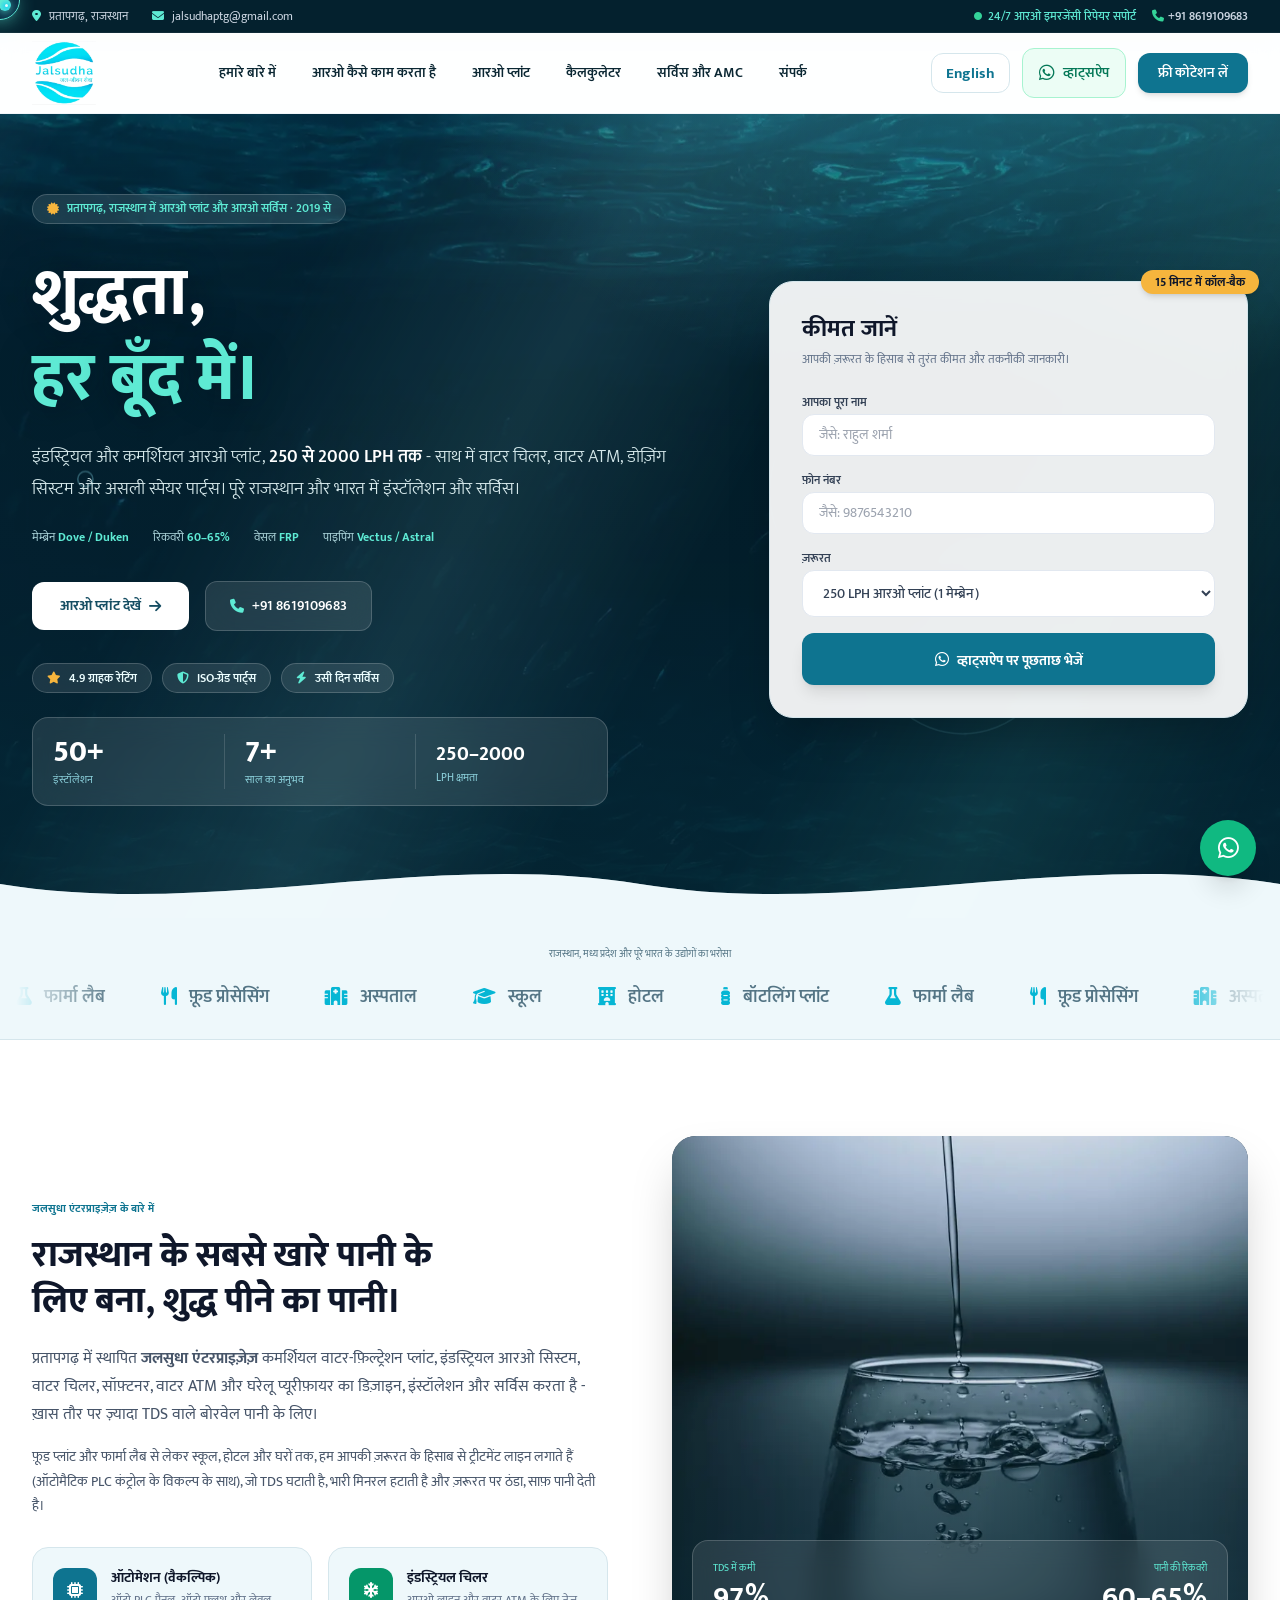
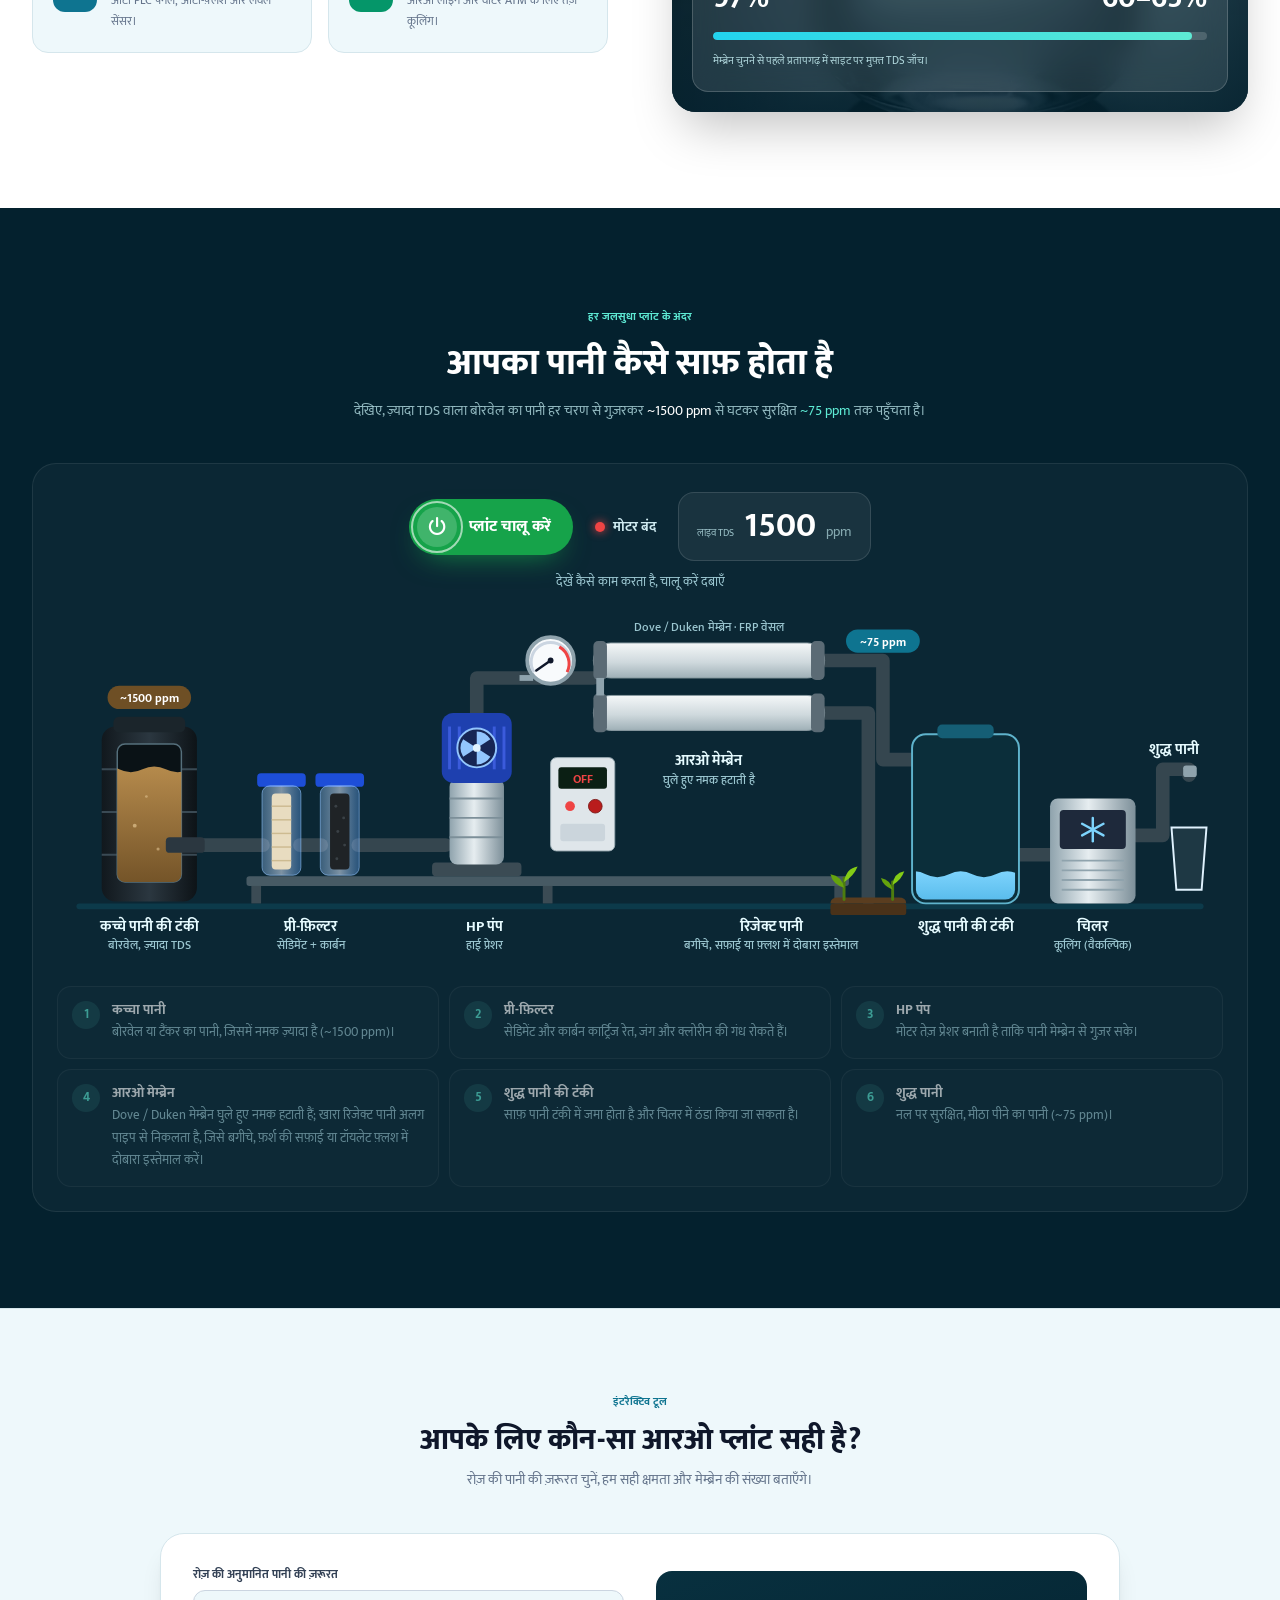
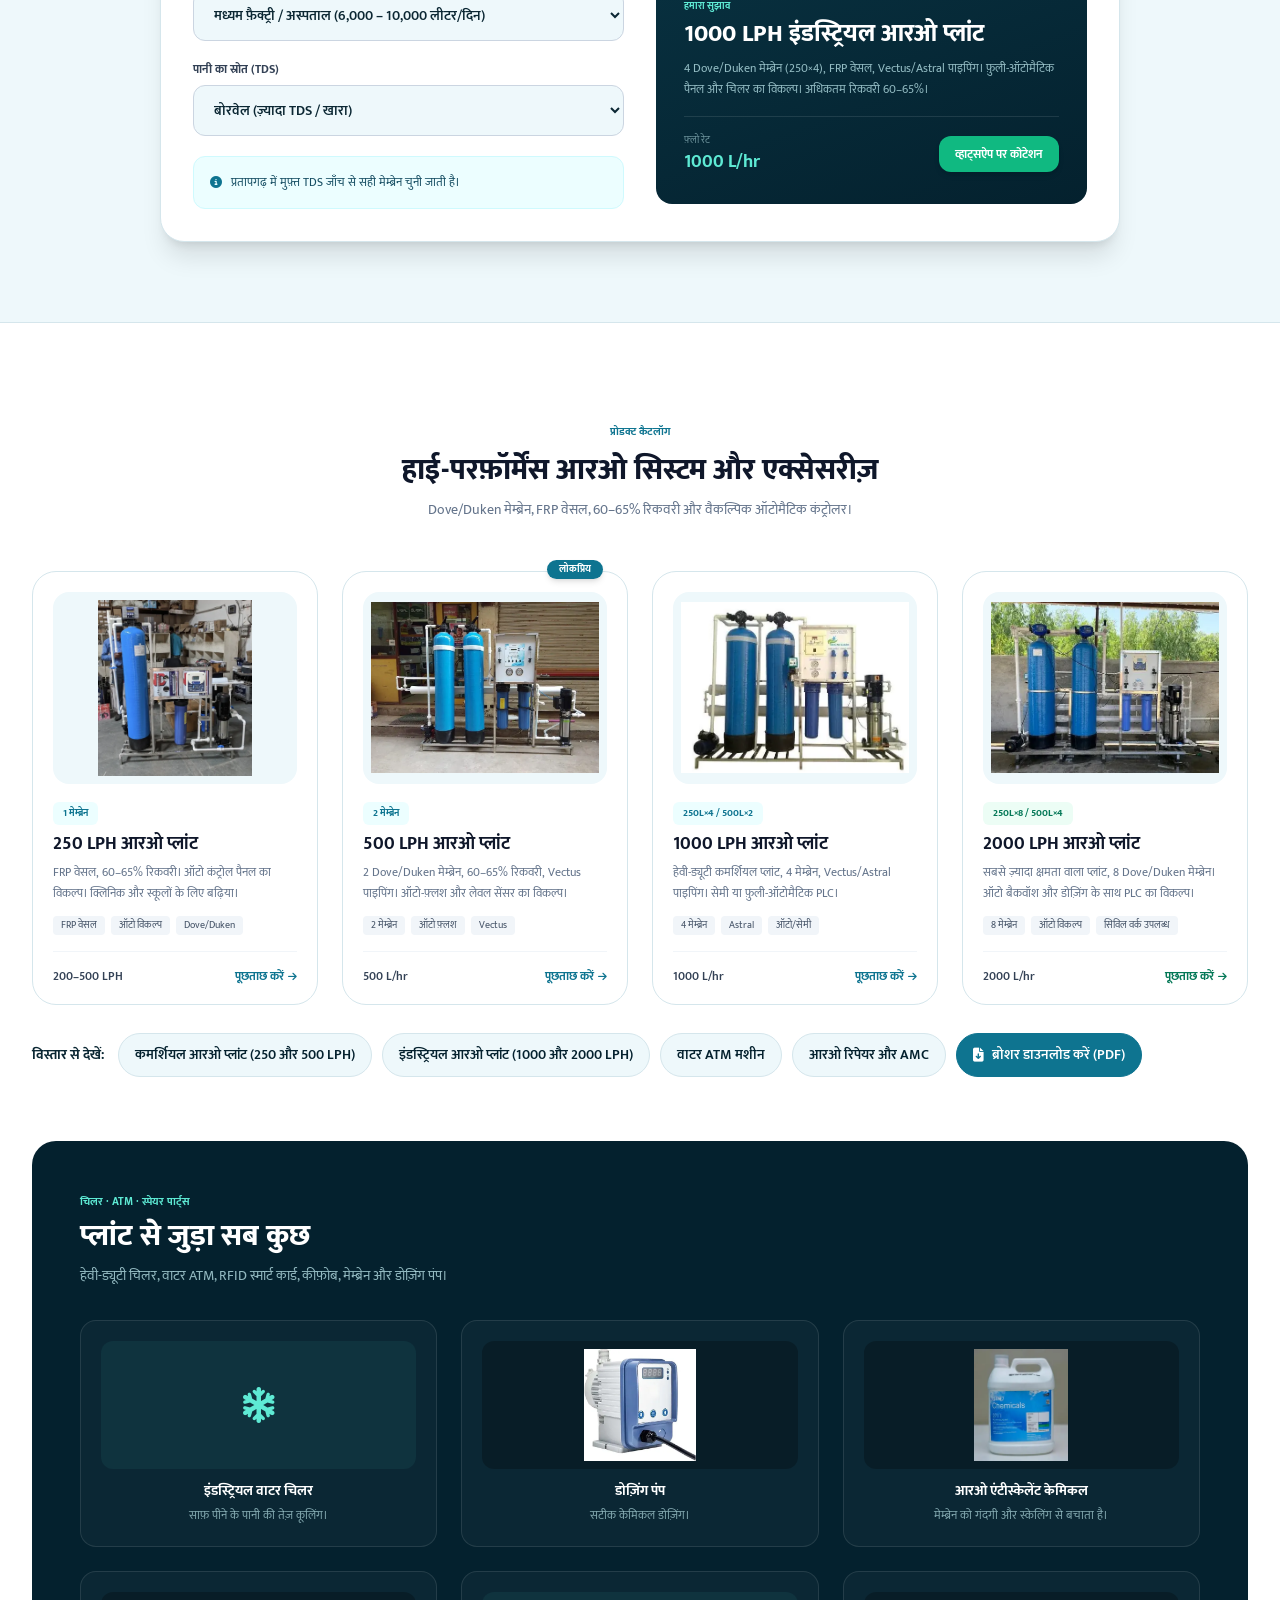
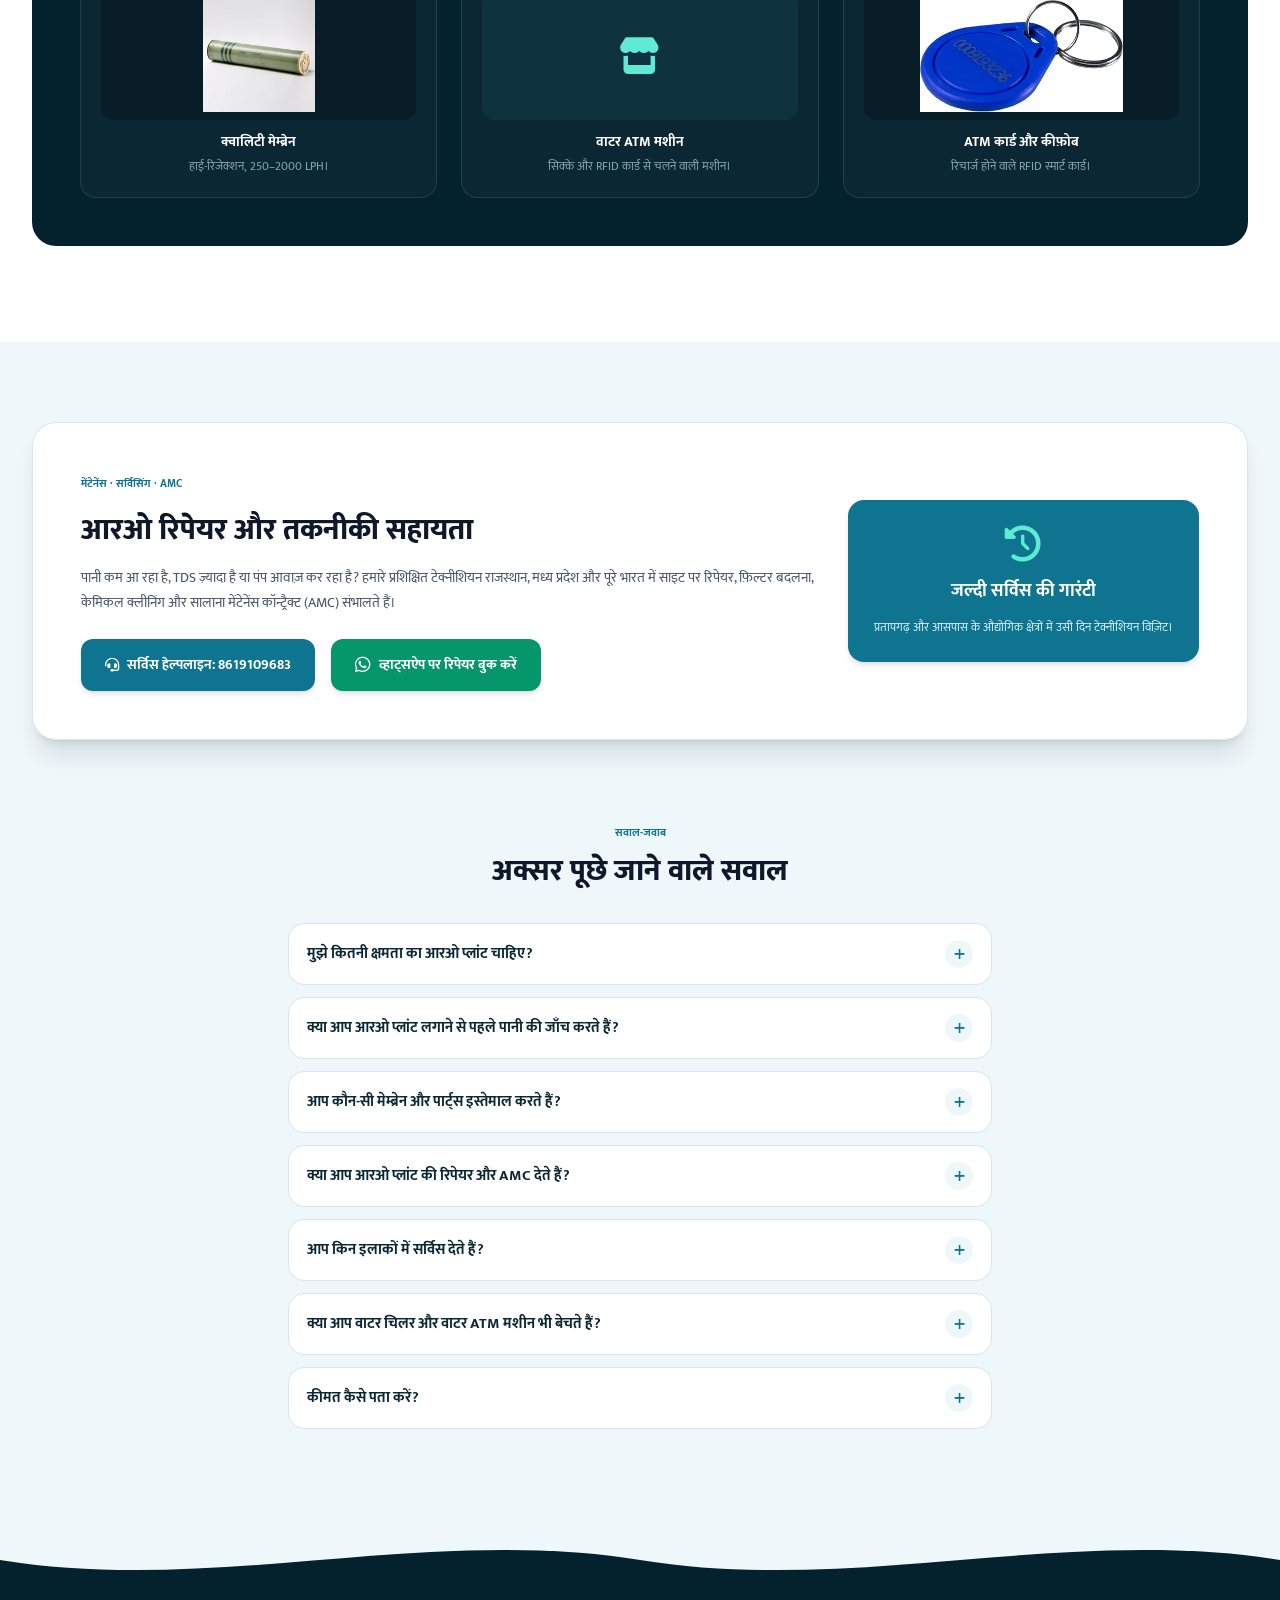
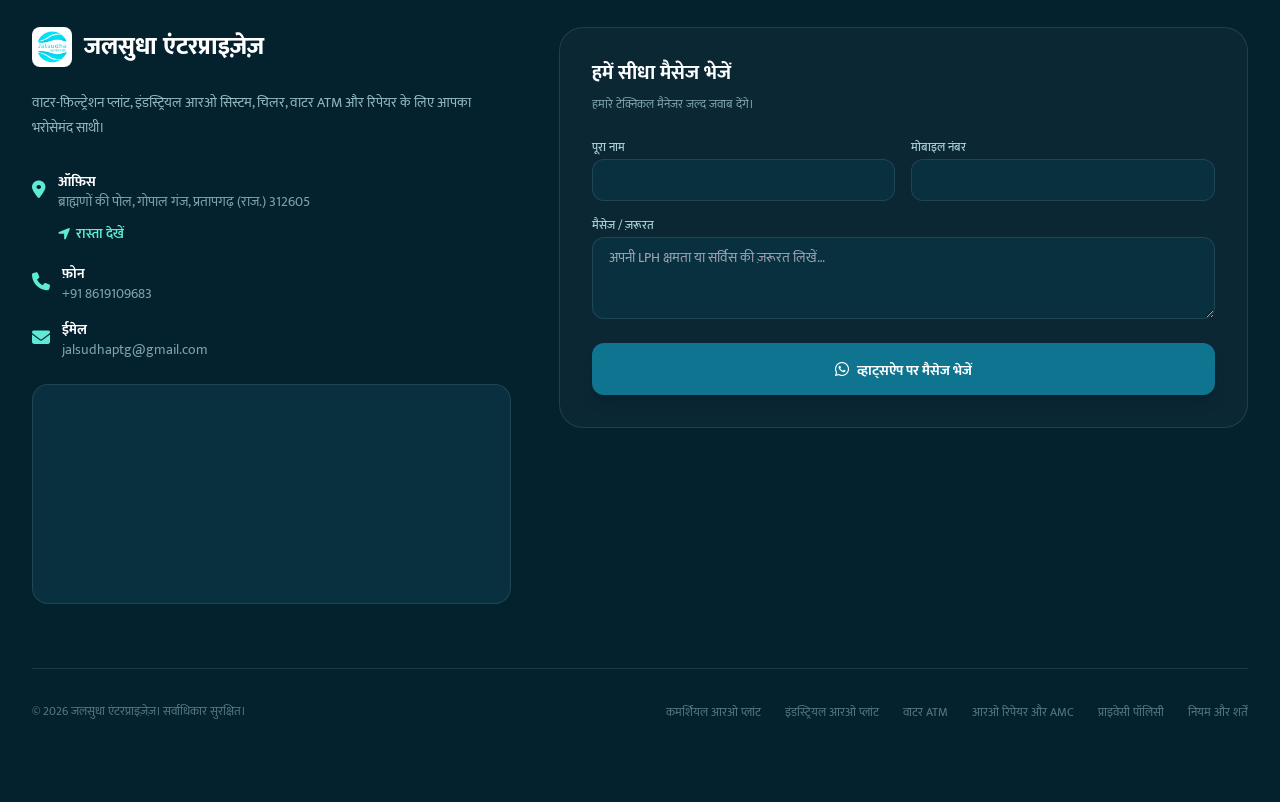
==== hi/index.html @ c965d096 "Lead emails, analytics, brochure PDF, 4 product pages, Hindi page (/hi), reject water reuse" ====
<!DOCTYPE html>
<html lang="hi" class="scroll-smooth">
<head>
    <meta charset="UTF-8">
    <meta name="viewport" content="width=device-width, initial-scale=1.0">
    <title>जलसुधा एंटरप्राइज़ेज़ | प्रतापगढ़, राजस्थान में आरओ प्लांट</title>
    <script>
        // this site is also reachable on the old GitHub Pages address; send visitors to the real domain
        if (location.hostname.endsWith('github.io')) location.replace('https://www.jalsudha.com' + location.pathname.replace(/^\/jalsudha/, '') + location.search + location.hash);
    </script>    <link rel="canonical" href="https://www.jalsudha.com/hi">
    <link rel="alternate" hreflang="en" href="https://www.jalsudha.com/">
    <link rel="alternate" hreflang="hi" href="https://www.jalsudha.com/hi">
    <link rel="alternate" hreflang="x-default" href="https://www.jalsudha.com/">
    <link rel="preload" as="image" href="/img/hero-800.webp" imagesrcset="/img/hero-800.webp 800w, /img/hero-1400.webp 1400w" imagesizes="100vw" fetchpriority="high">
    <link rel="icon" href="/favicon.ico" sizes="48x48">
    <link rel="icon" type="image/png" sizes="32x32" href="/favicon-32x32.png">
    <link rel="icon" type="image/png" sizes="16x16" href="/favicon-16x16.png">
    <link rel="apple-touch-icon" href="/apple-touch-icon.png">
    <link rel="manifest" href="/site.webmanifest">
    <meta name="theme-color" content="#04212e">
    <meta name="description" content="प्रतापगढ़, राजस्थान में कमर्शियल और इंडस्ट्रियल आरओ प्लांट (250-2000 LPH), वाटर चिलर, वाटर ATM, आरओ रिपेयर और AMC। मुफ़्त TDS जाँच। कॉल करें +91 8619109683।">
    <meta name="robots" content="index, follow">
    <!-- link preview on WhatsApp / Facebook / Google -->
    <meta property="og:type" content="website">
    <meta property="og:locale" content="hi_IN">
    <meta property="og:site_name" content="Jalsudha Enterprises">
    <meta property="og:title" content="Jalsudha Enterprises | RO Plants in Pratapgarh, Rajasthan">
    <meta property="og:description" content="Industrial & commercial RO plants from 250 to 2000 LPH, chillers, Water ATMs and 24/7 repair. Get a price on WhatsApp.">
    <meta property="og:url" content="https://www.jalsudha.com/hi">
    <meta property="og:image" content="https://www.jalsudha.com/og-image.jpg">
    <meta property="og:image:width" content="1200">
    <meta property="og:image:height" content="630">
    <meta name="twitter:card" content="summary_large_image">
    <link rel="stylesheet" href="https://cdnjs.cloudflare.com/ajax/libs/font-awesome/6.4.0/css/all.min.css" media="print" onload="this.media='all'">
    <noscript><link rel="stylesheet" href="https://cdnjs.cloudflare.com/ajax/libs/font-awesome/6.4.0/css/all.min.css"></noscript>
    <link rel="preconnect" href="https://fonts.googleapis.com">
    <link rel="preconnect" href="https://fonts.gstatic.com" crossorigin>
    <link href="https://fonts.googleapis.com/css2?family=Sora:wght@600;700;800&family=Plus+Jakarta+Sans:wght@300;400;500;600;700&family=JetBrains+Mono:wght@400;500;700&display=swap" rel="stylesheet">
    <style>
        :root{
            --ink:#04212e; --ink-2:#08303f; --ink-3:#0d3d4f;
            --aqua:#06b6d4; --aqua-deep:#0e7490; --aqua-bright:#22d3ee;
            --mint:#5eead4; --amber:#f6b53d;
            --paper:#eef8fb; --line:#d5e6ec;
            --text:#0b2733; --muted:#547585;
        }
        *{ -webkit-tap-highlight-color: transparent; }
        html{ scroll-behavior:smooth; color-scheme:light; }
        body{ background:var(--paper); color:var(--text); }
        a, button, select, input[type="submit"], .cursor-pointer{ cursor:pointer !important; }
        ::selection{ background:var(--mint); color:var(--ink); }
        .font-display{ font-family:'Sora',sans-serif; }
        .font-mono{ font-family:'JetBrains Mono',monospace; }
        h1,h2,h3{ text-wrap:balance; }

        /* ---------- Preloader (logo reveal) ---------- */
        #preloader{ position:fixed; inset:0; z-index:200;
            background:radial-gradient(130% 120% at 50% 38%, var(--ink-3) 0%, var(--ink-2) 42%, var(--ink) 78%);
            display:flex; align-items:center; justify-content:center; flex-direction:column; gap:30px;
            transition:opacity .85s ease, visibility .85s ease; overflow:hidden; }
        #preloader.gone{ opacity:0; visibility:hidden; }
        #preloader .pl-bubbles{ position:absolute; inset:0; overflow:hidden; pointer-events:none; }
        .intro{ position:relative; width:210px; height:210px; display:flex; align-items:center; justify-content:center; }
        .intro-plate{ position:relative; width:148px; height:148px; border-radius:50%; z-index:2;
            background:radial-gradient(circle at 50% 42%, #ffffff, #eef8fb);
            box-shadow:0 24px 70px -18px rgba(34,211,238,.65), 0 0 0 1px rgba(255,255,255,.25), inset 0 0 0 6px rgba(255,255,255,.6);
            display:flex; align-items:center; justify-content:center; overflow:hidden;
            animation:logoIn 1s cubic-bezier(.16,1,.3,1) both; }
        .intro-plate img{ width:80%; height:80%; object-fit:contain;
            animation:logoBreathe 3.4s ease-in-out .9s infinite; }
        @keyframes logoIn{ 0%{ transform:scale(.45) rotate(-8deg); opacity:0; }
            55%{ transform:scale(1.1) rotate(2deg); opacity:1; } 100%{ transform:scale(1) rotate(0); } }
        @keyframes logoBreathe{ 0%,100%{ transform:scale(1); } 50%{ transform:scale(1.045); } }
        /* shimmer sweep across the logo */
        .intro-plate::after{ content:''; position:absolute; top:0; left:-140%; width:65%; height:100%;
            background:linear-gradient(115deg, transparent, rgba(255,255,255,.9), transparent);
            transform:skewX(-20deg); animation:logoShine 1.5s ease-in-out .95s 1 both; }
        @keyframes logoShine{ to{ left:140%; } }
        /* water ripple rings pulsing out of the logo */
        .ring{ position:absolute; top:50%; left:50%; width:148px; height:148px; border-radius:50%;
            border:2px solid rgba(94,234,212,.55); transform:translate(-50%,-50%) scale(1); opacity:0;
            animation:ring 2.6s cubic-bezier(.16,1,.3,1) infinite; }
        .ring:nth-child(2){ animation-delay:.55s; }
        .ring:nth-child(3){ animation-delay:1.1s; }
        @keyframes ring{ 0%{ transform:translate(-50%,-50%) scale(.95); opacity:.7; }
            100%{ transform:translate(-50%,-50%) scale(2.15); opacity:0; } }
        .pl-txt{ font-family:'JetBrains Mono',monospace; color:var(--mint); font-size:11px; letter-spacing:5px;
            opacity:0; animation:plTxt .7s ease 1.05s both; }
        @keyframes plTxt{ from{ opacity:0; transform:translateY(9px);} to{ opacity:1; transform:none;} }

        /* ---------- Scroll progress ---------- */
        #bar{ position:fixed; top:0; left:0; height:3px; width:0;
            background:linear-gradient(90deg,var(--aqua-bright),var(--mint)); z-index:60; box-shadow:0 0 12px rgba(34,211,238,.7); }

        /* ---------- Hero ---------- */
        .hero{ position:relative; overflow:hidden; background:var(--ink); }
        .hero-photo{ position:absolute; inset:0; width:100%; height:100%; object-fit:cover; object-position:center 32%;
            opacity:.72; transform:scale(1.05); animation:heroZoom 20s ease-in-out infinite alternate; }
        @keyframes heroZoom{ from{ transform:scale(1.05); } to{ transform:scale(1.15); } }
        .hero-tint{ position:absolute; inset:0;
            background:
              radial-gradient(1100px 640px at 80% -8%, rgba(94,240,255,.30), transparent 55%),
              linear-gradient(180deg, rgba(4,33,46,.38) 0%, rgba(4,33,46,.55) 44%, rgba(4,33,46,.95) 100%); }
        /* underwater light rays */
        .rays{ position:absolute; top:-12%; left:-12%; right:-12%; height:124%; z-index:1; pointer-events:none;
            mix-blend-mode:screen; filter:blur(7px);
            background:
              linear-gradient(118deg, rgba(148,240,255,.13) 0%, transparent 13%),
              linear-gradient(118deg, transparent 28%, rgba(148,240,255,.10) 42%, transparent 54%),
              linear-gradient(118deg, transparent 63%, rgba(94,234,212,.09) 74%, transparent 86%);
            animation:sway 10s ease-in-out infinite alternate; }
        @keyframes sway{ from{ transform:translateX(-3%) skewX(-1deg); } to{ transform:translateX(3%) skewX(1deg); } }
        #ripple{ position:absolute; inset:0; width:100%; height:100%; z-index:2; }
        .hero-inner{ position:relative; z-index:3; }
        .headline{ text-shadow:0 2px 34px rgba(4,26,36,.45); }
        .hero-stats{ display:flex; align-items:stretch; }
        .hero-stats > div + div{ border-left:1px solid rgba(255,255,255,.14); }
        .eyebrow{ font-family:'JetBrains Mono',monospace; letter-spacing:3px; text-transform:uppercase; }

        .headline span{ display:inline-block; opacity:0; transform:translateY(18px);
            animation:rise .8s cubic-bezier(.16,1,.3,1) forwards; }
        @keyframes rise{ to{ opacity:1; transform:none; } }

        /* mono spec ticker */
        .spec-strip{ font-family:'JetBrains Mono',monospace; }
        .spec-strip b{ color:var(--mint); font-weight:700; }

        /* liquid-fill buttons */
        .btn-liquid{ position:relative; overflow:hidden; z-index:0; }
        .btn-liquid::before{ content:''; position:absolute; inset:0; z-index:-1;
            background:linear-gradient(120deg,var(--aqua-bright),var(--mint));
            transform:translateY(101%); transition:transform .45s cubic-bezier(.16,1,.3,1); }
        .btn-liquid:hover::before{ transform:translateY(0); }
        .btn-liquid:hover{ color:var(--ink) !important; border-color:transparent; }

        /* glass */
        .glass{ background:rgba(255,255,255,.10); backdrop-filter:blur(14px); -webkit-backdrop-filter:blur(14px);
            border:1px solid rgba(255,255,255,.18); }
        .glass-light{ background:rgba(255,255,255,.92); backdrop-filter:blur(10px); border:1px solid var(--line); }

        /* ---------- Wave dividers ---------- */
        .wave-d{ line-height:0; position:relative; }
        .wave-d svg{ display:block; width:100%; height:70px; }
        /* each layer moves as one piece (both copies together) by exactly one wave
           period (720 of the 1440 viewBox units), so the loop is seamless */
        .wave-flow{ animation:wm 10s linear infinite; }
        .wave-flow.back{ animation-duration:15s; }
        @keyframes wm{ from{ transform:translateX(0);} to{ transform:translateX(-720px);} }

        /* ---------- RO Flow pipeline ---------- */
        .pipe{ position:relative; height:6px; border-radius:99px; background:rgba(94,234,212,.18); overflow:hidden; flex:1; min-width:26px; }
        .pipe::after{ content:''; position:absolute; inset:0;
            background:linear-gradient(90deg, transparent, var(--aqua-bright), var(--mint), transparent);
            background-size:220% 100%; animation:flow 2.4s linear infinite; }
        @keyframes flow{ from{ background-position:120% 0;} to{ background-position:-120% 0;} }
        .pflow{ scrollbar-width:none; -ms-overflow-style:none; }
        .pflow::-webkit-scrollbar{ display:none; }
        .stage-ic{ width:64px; height:64px; border-radius:18px; display:flex; align-items:center; justify-content:center;
            font-size:24px; background:var(--ink-2); color:var(--mint); border:1px solid rgba(94,234,212,.25);
            box-shadow:0 10px 30px -12px rgba(6,182,212,.5); transition:transform .3s, box-shadow .3s; }
        .stage:hover .stage-ic{ transform:translateY(-5px); box-shadow:0 18px 34px -12px rgba(34,211,238,.7); }

        /* purity gauge (filling beaker) */
        .beaker{ position:relative; width:100%; height:100%; border-radius:0 0 20px 20px; overflow:hidden; background:rgba(255,255,255,.04); }
        .beaker .water{ position:absolute; left:0; bottom:0; width:100%; height:0;
            background:linear-gradient(180deg,var(--aqua-bright),var(--aqua-deep)); transition:height 1.6s cubic-bezier(.16,1,.3,1); }
        .beaker .water::before,.beaker .water::after{ content:''; position:absolute; top:-14px; left:-50%; width:200%; height:26px;
            background:var(--aqua-bright); border-radius:45%; opacity:.6; }
        .beaker .water::after{ animation:spin 6s linear infinite; opacity:.4; }
        .beaker .water::before{ animation:spin 4s linear infinite reverse; }
        @keyframes spin{ from{ transform:rotate(0);} to{ transform:rotate(360deg);} }

        /* bubbles */
        .bubbles{ position:absolute; inset:0; overflow:hidden; pointer-events:none; }
        .bubble{ position:absolute; bottom:-40px; border-radius:50%;
            background:radial-gradient(circle at 30% 30%, rgba(255,255,255,.5), rgba(94,234,212,.06));
            border:1px solid rgba(255,255,255,.16); animation:up linear infinite; }
        @keyframes up{ 0%{ transform:translateY(0) scale(.7); opacity:0;} 12%{opacity:.7;} 100%{ transform:translateY(-118vh) translateX(24px) scale(1.1); opacity:0;} }

        /* reveal - begins visible-friendly; JS enhances */
        .reveal{ opacity:0; transform:translateY(30px); transition:opacity .7s cubic-bezier(.16,1,.3,1), transform .7s cubic-bezier(.16,1,.3,1); }
        .reveal.in{ opacity:1; transform:none; }
        .d1{ transition-delay:.08s;} .d2{ transition-delay:.16s;} .d3{ transition-delay:.24s;} .d4{ transition-delay:.32s;}
        .no-js .reveal{ opacity:1; transform:none; }

        /* product card */
        .pcard{ transition:transform .4s cubic-bezier(.16,1,.3,1), box-shadow .4s, border-color .4s; }
        .pcard:hover{ transform:translateY(-8px); box-shadow:0 26px 44px -22px rgba(6,90,120,.5); border-color:var(--aqua); }
        .chip{ font-family:'JetBrains Mono',monospace; font-size:10px; letter-spacing:.5px; }

        /* marquee */
        .marquee{ overflow:hidden; -webkit-mask-image:linear-gradient(90deg,transparent,#000 8%,#000 92%,transparent); mask-image:linear-gradient(90deg,transparent,#000 8%,#000 92%,transparent); }
        .marquee-track{ display:flex; gap:56px; width:max-content; animation:march 26s linear infinite; }
        @keyframes march{ from{ transform:translateX(0);} to{ transform:translateX(-50%);} }
        .marquee:hover .marquee-track{ animation-play-state:paused; }

        /* nav underline */
        .navlink{ position:relative; }
        .navlink::after{ content:''; position:absolute; left:0; bottom:-3px; height:2px; width:0;
            background:linear-gradient(90deg,var(--aqua),var(--mint)); border-radius:9px; transition:width .3s; }
        .navlink:hover::after{ width:100%; }

        .float-btn{ animation:bob 4s ease-in-out infinite; }
        @keyframes bob{ 0%,100%{ transform:translateY(0);} 50%{ transform:translateY(-7px);} }

        /* ripple click */
        .rhost{ position:relative; overflow:hidden; }
        .rip{ position:absolute; border-radius:50%; transform:scale(0); background:rgba(255,255,255,.5); pointer-events:none; animation:rgo .6s ease-out; }
        @keyframes rgo{ to{ transform:scale(3.2); opacity:0; } }

        /* ---------- Custom cursor: droplet tip + liquid lens ---------- */
        @media (hover:hover) and (pointer:fine){
            html.has-cursor, html.has-cursor *{ cursor:none !important; }
            html.has-cursor input:not([type="submit"]):not([type="checkbox"]):not([type="radio"]), html.has-cursor textarea{ cursor:text !important; }
        }
        #cur{ --c1:var(--aqua-deep); --c2:var(--aqua-bright); --lt:#fff; --fill:0%;
            position:fixed; inset:0; z-index:9999; pointer-events:none; opacity:0; transition:opacity .3s; }
        #cur.on{ opacity:1; }
        html.cur-dark #cur{ --c1:var(--mint); --c2:var(--aqua-bright); --lt:var(--ink); }
        .cur-lens, .cur-drop, .cur-fx{ position:fixed; left:0; top:0; will-change:transform; pointer-events:none; }
        .cur-ring{ position:absolute; width:40px; height:40px; left:-20px; top:-20px; border-radius:50%; overflow:hidden;
            border:1.5px solid var(--c1); background:rgba(255,255,255,.04);
            backdrop-filter:saturate(1.7) brightness(1.1); -webkit-backdrop-filter:saturate(1.7) brightness(1.1);
            box-shadow:0 6px 22px -8px var(--c1); transition:border-color .3s, box-shadow .3s; }
        .cur-water{ position:absolute; left:-50%; width:200%; height:200%; top:calc(100% - var(--fill)); border-radius:42%;
            background:linear-gradient(180deg,var(--c2),var(--c1)); opacity:.9;
            animation:spin 3.2s linear infinite; transition:top .55s cubic-bezier(.16,1,.3,1); }
        .cur-label{ position:absolute; left:0; top:0; transform:translate(-50%,-50%) scale(.6); opacity:0;
            font:700 10px/1 'JetBrains Mono',monospace; letter-spacing:2px; text-transform:uppercase; color:var(--lt); white-space:nowrap;
            transition:opacity .25s, transform .35s cubic-bezier(.16,1,.3,1); }
        html.cur-labelled .cur-label{ opacity:1; transform:translate(-50%,-50%) scale(1); }
        .cur-drop{ width:12px; height:12px; margin:-1px 0 0 -1px; border-radius:0 50% 50% 50%; transform-origin:1px 1px;
            background:radial-gradient(circle at 62% 62%, var(--c2), var(--c1) 70%); box-shadow:0 2px 10px -1px var(--c1); }
        .cur-drop::after{ content:''; position:absolute; left:6px; top:5px; width:3px; height:3px; border-radius:50%; background:rgba(255,255,255,.85); }
        .cur-fx{ border-radius:50%; }

        /* ---------- Interactive RO plant ---------- */
        .plant{ background:rgba(255,255,255,.03); border:1px solid rgba(255,255,255,.08); border-radius:24px; padding:20px 12px 16px; }
        @media (min-width:768px){ .plant{ padding:28px 24px 24px; } }
        .plant-bar{ display:flex; flex-wrap:wrap; align-items:center; justify-content:center; gap:14px 22px; }
        .plant-btn{ display:inline-flex; align-items:center; gap:12px; min-height:54px; padding:8px 22px 8px 8px; border-radius:999px;
            background:#16a34a; color:#fff; font-weight:800; font-size:16px; border:0; cursor:pointer; transition:background .3s, transform .1s;
            box-shadow:0 12px 30px -14px rgba(22,163,74,.9); }
        .plant-btn:active{ transform:scale(.97); }
        .plant-btn:focus-visible{ outline:3px solid var(--mint); outline-offset:3px; }
        .plant-btn-ring{ position:relative; width:40px; height:40px; border-radius:50%; background:rgba(255,255,255,.18); display:flex; align-items:center; justify-content:center; font-size:18px; }
        .plant-btn-ring::after{ content:''; position:absolute; inset:-6px; border-radius:50%; border:2px solid rgba(255,255,255,.6); animation:btnPulse 1.8s ease-out infinite; }
        @keyframes btnPulse{ from{ transform:scale(.85); opacity:.9; } to{ transform:scale(1.35); opacity:0; } }
        .running .plant-btn{ background:#dc2626; box-shadow:0 12px 30px -14px rgba(220,38,38,.9); }
        .running .plant-btn-ring::after{ display:none; }
        .plant-status{ display:flex; align-items:center; gap:8px; color:#cfeaf0; font-weight:700; font-size:14px; }
        .plant-led{ width:10px; height:10px; border-radius:50%; background:#ef4444; box-shadow:0 0 10px #ef4444; transition:background .3s, box-shadow .3s; }
        .running .plant-led{ background:#22c55e; box-shadow:0 0 12px #22c55e; }
        .plant-tds{ display:flex; align-items:baseline; gap:10px; padding:8px 18px; border-radius:16px; background:rgba(255,255,255,.06); border:1px solid rgba(255,255,255,.12); }
        .plant-tds #tds{ font-size:34px; font-weight:700; color:#fff; min-width:3ch; text-align:right; transition:color .5s; }
        .plant-tds #tds.safe{ color:var(--mint); }
        .plant-hint{ text-align:center; color:#9cc7d1; font-size:13px; margin-top:10px; }
        .plant-scroll{ overflow-x:auto; margin:14px -12px 0; padding:0 12px; scrollbar-width:none; }
        .plant-scroll::-webkit-scrollbar{ display:none; }
        .plant-svg{ display:block; width:100%; min-width:900px; height:auto; }
        @media (min-width:1024px){ .plant-svg{ min-width:0; } }

        .plant-svg .lbl{ fill:#e6fbff; font:700 15px 'Plus Jakarta Sans', sans-serif; }
        .plant-svg .sub{ fill:#9cc7d1; font:500 12px 'Plus Jakarta Sans', sans-serif; }
        .plant-svg .tag-t{ fill:#fff; font:700 12px 'JetBrains Mono', monospace; }
        .plant-svg .panel-t{ fill:#ef4444; font:700 12px 'JetBrains Mono', monospace; transition:fill .3s; }
        .running .plant-svg .panel-t{ fill:#22c55e; }
        html[lang="hi"] .plant-svg text{ font-family:'Mukta', sans-serif; }

        /* pipes: empty until the plant runs, then fill stage by stage (--d) and keep flowing */
        .pipe-body{ stroke:#35464f; stroke-width:14; }
        .water{ stroke-width:8; stroke-dasharray:16 8; stroke-opacity:0; transition:stroke-opacity .5s ease 0s; }
        .w-raw{ stroke:#b58a4c; } .w-mid{ stroke:#a9a47c; } .w-pure{ stroke:#38bdf8; } .w-reject{ stroke:#8a6a3a; }
        .running .water{ stroke-opacity:1; transition-delay:var(--d); animation:pflow .8s linear infinite; }
        .running .w-fast{ animation-duration:.4s; }
        @keyframes pflow{ to{ stroke-dashoffset:-48; } }

        .rotor{ transform-box:view-box; transform-origin:432px 240px; }
        .running .rotor{ animation:rotorSpin .3s linear infinite; }
        @keyframes rotorSpin{ to{ transform:rotate(360deg); } }
        .needle{ transform-box:view-box; transform-origin:508px 150px; transform:rotate(-125deg); transition:transform 1s cubic-bezier(.3,1.5,.5,1) 0s; }
        .running .needle{ transform:rotate(55deg); transition-delay:1.2s; }
        .panel-led{ transition:fill .3s; }
        .running .panel-led{ fill:#22c55e; }

        .wave{ animation:waveMove 2.4s linear infinite; animation-play-state:paused; }
        .running .wave{ animation-play-state:running; }
        @keyframes waveMove{ to{ transform:translateX(-24px); } }
        .raw-level{ transition:transform 6s linear; }
        .running .raw-level{ transform:translateY(14px); }
        .pure-level{ transform:translateY(70px); transition:transform 5s ease-in-out 0s; }
        .running .pure-level{ transform:translateY(0); transition-delay:3s; }
        .glass-level{ transform-box:fill-box; transform-origin:bottom; transform:scaleY(0); transition:transform 3s ease 0s; }
        .running .glass-level{ transform:scaleY(.85); transition-delay:4s; }
        .drop{ opacity:0; }
        .running .drop{ animation:dropFall .9s ease-in infinite; animation-delay:3.8s; }
        .running .dr2{ animation-delay:4.1s; } .running .dr3{ animation-delay:4.4s; }
        @keyframes dropFall{ 0%{ opacity:1; transform:translateY(0); } 90%{ opacity:1; } 100%{ opacity:0; transform:translateY(48px); } }
        .fill-glow, .membrane-glow{ transition:opacity .6s ease 0s; }
        .running .fill-glow{ opacity:.22; transition-delay:var(--d); }
        .running .membrane-glow{ opacity:1; transition-delay:var(--d); }
        .salt circle{ fill:#d6a35c; opacity:0; }
        .running .salt circle{ animation:saltOut 1.6s ease-in infinite; animation-delay:2s; }
        .running .salt circle:nth-child(2){ animation-delay:2.4s; } .running .salt circle:nth-child(3){ animation-delay:2.8s; } .running .salt circle:nth-child(4){ animation-delay:3.2s; }
        @keyframes saltOut{ 0%{ opacity:0; transform:translateX(0); } 20%{ opacity:1; } 100%{ opacity:0; transform:translateX(60px); } }
        .grit{ animation:gritFloat 3s ease-in-out infinite; animation-play-state:paused; }
        .running .grit{ animation-play-state:running; }
        .g2{ animation-delay:-1s; } .g3{ animation-delay:-2s; }
        @keyframes gritFloat{ 50%{ transform:translateY(-10px); } }
        .snow{ transform-box:fill-box; transform-origin:center; }
        .running .snow{ animation:rotorSpin 6s linear infinite; animation-delay:3s; }

        .sprinkle circle{ opacity:0; }
        .running .sprinkle circle{ animation:dropFall 1s ease-in infinite; animation-delay:2.8s; }
        .running .sprinkle circle:nth-child(2){ animation-delay:3.1s; } .running .sprinkle circle:nth-child(3){ animation-delay:3.4s; }
        /* running plant pauses its animations while scrolled out of view (saves battery on phones) */
        .plant.offscreen *{ animation-play-state:paused !important; }

        /* steps light up as the water reaches them */
        .plant-steps{ display:grid; gap:10px; margin-top:18px; }
        @media (min-width:640px){ .plant-steps{ grid-template-columns:1fr 1fr; } }
        @media (min-width:1024px){ .plant-steps{ grid-template-columns:repeat(3, 1fr); } }
        .plant-steps li{ display:flex; gap:12px; align-items:flex-start; padding:14px; border-radius:14px; border:1px solid rgba(255,255,255,.08);
            background:rgba(255,255,255,.02); opacity:.6; transition:opacity .4s, border-color .4s, background .4s; transition-delay:0s; }
        .running .plant-steps li{ opacity:1; border-color:rgba(94,234,212,.45); background:rgba(94,234,212,.07); transition-delay:var(--d); }
        .plant-steps b{ flex:none; width:28px; height:28px; border-radius:50%; display:flex; align-items:center; justify-content:center;
            background:rgba(94,234,212,.15); color:var(--mint); font-size:13px; }
        .plant-steps h3{ color:#fff; font-weight:700; font-size:14px; }
        .plant-steps p{ color:#9cc7d1; font-size:13px; line-height:1.5; margin-top:2px; }

        /* ---------- Links to product pages ---------- */
        .explore{ display:flex; flex-wrap:wrap; align-items:center; gap:10px; margin-top:28px; }
        .explore-t{ font-weight:700; color:var(--text); font-size:14px; margin-right:4px; }
        .explore a{ display:inline-flex; align-items:center; gap:8px; min-height:44px; padding:0 16px; border-radius:999px; border:1px solid var(--line);
            background:var(--paper); color:var(--ink); font-weight:600; font-size:14px; transition:border-color .2s, background .2s; }
        .explore a:hover{ border-color:var(--aqua); background:#fff; }
        .explore .explore-pdf{ background:var(--aqua-deep); border-color:var(--aqua-deep); color:#fff; }
        .explore .explore-pdf:hover{ background:var(--ink); }

        /* ---------- FAQ accordion ---------- */
        .faq{ background:#fff; border:1px solid var(--line); border-radius:16px; transition:border-color .2s, box-shadow .2s; }
        .faq[open]{ border-color:var(--aqua); box-shadow:0 14px 30px -22px rgba(6,90,120,.45); }
        .faq summary{ list-style:none; cursor:pointer; display:flex; align-items:center; justify-content:space-between; gap:16px;
            padding:16px 18px; min-height:56px; font-weight:700; font-size:15px; color:var(--text); }
        .faq summary::-webkit-details-marker{ display:none; }
        .faq summary::after{ content:'+'; flex:none; width:28px; height:28px; border-radius:50%; display:flex; align-items:center; justify-content:center;
            background:var(--paper); color:var(--aqua-deep); font-size:20px; font-weight:600; transition:transform .25s; }
        .faq[open] summary::after{ transform:rotate(45deg); }
        .faq summary:focus-visible{ outline:3px solid var(--aqua); outline-offset:2px; border-radius:16px; }
        .faq p{ padding:0 18px 18px; color:var(--muted); font-size:14px; line-height:1.7; }

        /* ---------- Office map ---------- */
        .map-box{ height:220px; background:var(--ink-2); }
        .map-box iframe{ display:block; width:100%; height:100%; border:0; }

        /* ---------- Language switch + Hindi typography ---------- */
        .lang-btn{ height:40px; padding:0 14px; border-radius:12px; border:1.5px solid var(--line); background:#fff;
            color:var(--aqua-deep); font:700 15px/1 'Mukta','Plus Jakarta Sans',sans-serif; cursor:pointer; transition:background .2s, border-color .2s; }
        .lang-btn:hover{ background:#ecfeff; border-color:var(--aqua); }
        .lang-btn:focus-visible{ outline:3px solid var(--aqua); outline-offset:2px; }
        /* Devanagari needs its own font, no letter-spacing (it breaks joined letters) and taller lines */
        html[lang="hi"] body, html[lang="hi"] .font-display, html[lang="hi"] .font-mono, html[lang="hi"] .eyebrow,
        html[lang="hi"] .chip, html[lang="hi"] .spec-strip, html[lang="hi"] .pl-txt, html[lang="hi"] input,
        html[lang="hi"] select, html[lang="hi"] textarea, html[lang="hi"] button{ font-family:'Mukta','Plus Jakarta Sans',sans-serif; }
        html[lang="hi"] *{ letter-spacing:0 !important; }
        html[lang="hi"] h1, html[lang="hi"] h2, html[lang="hi"] h3, html[lang="hi"] .headline{ line-height:1.3 !important; }
        html[lang="hi"] p, html[lang="hi"] li{ line-height:1.75; }

        /* ---------- Mobile (most customers visit on a phone) ----------
           !important because the Tailwind CDN injects its styles after this block */
        .mbar{ display:none; }
        @media (max-width:767px){
            /* bottom Call + WhatsApp bar instead of a floating button that covers content */
            .mbar{ position:fixed; left:0; right:0; bottom:0; z-index:60; display:grid; grid-template-columns:1fr 1fr; gap:8px;
                padding:8px 12px calc(8px + env(safe-area-inset-bottom)); background:rgba(255,255,255,.97);
                border-top:1px solid var(--line); box-shadow:0 -10px 30px -18px rgba(4,33,46,.45); }
            .mbar a{ display:flex; align-items:center; justify-content:center; gap:8px; min-height:48px; border-radius:12px;
                font-weight:700; font-size:15px; color:#fff; }
            .mbar i{ font-size:18px; }
            .mbar-call{ background:var(--aqua-deep); }
            .mbar-wa{ background:#16a34a; }
            body{ padding-bottom:72px; }
            .float-btn{ display:none !important; }

            /* 16px fields stop iPhones zooming the page when a field is tapped */
            input, select, textarea{ font-size:16px !important; }

            /* compact top bar + header */
            .tb-left{ display:none !important; }
            #hdr > div{ height:64px !important; }
            #hdr img{ height:48px !important; }
            #mBtn{ width:44px; height:44px; display:flex; align-items:center; justify-content:center; }

            /* full-width, thumb-friendly buttons */
            .hero-ctas > a, .svc-ctas > a{ flex:1 1 100%; justify-content:center; }
            .inq{ padding:12px 0; margin:-12px 0; font-size:14px !important; }

            /* accessories: two per row instead of one tall card per screen */
            .acc-grid{ grid-template-columns:1fr 1fr !important; gap:12px !important; }
            .acc-grid > div{ padding:10px !important; }
            .acc-grid > div > div:first-child{ height:84px !important; margin-bottom:8px !important; }
            .acc-grid h4{ font-size:13px !important; line-height:1.25; }
            .acc-grid p{ font-size:12px !important; line-height:1.35; }

            /* nothing smaller than 11px */
            .chip, .eyebrow, .text-\[10px\], .text-\[11px\]{ font-size:11px !important; }
        }

        @media (prefers-reduced-motion: reduce){
            *{ animation:none !important; transition:none !important; }
            .reveal{ opacity:1 !important; transform:none !important; }
            .beaker .water{ height:var(--fill,62%) !important; }
        }
    </style>
    <link href="https://fonts.googleapis.com/css2?family=Mukta:wght@400;500;600;700;800&display=swap" rel="stylesheet">
    <!-- Tailwind styles, pre-built by build_site.py (much faster than building them in the browser).
         Loaded last, where the old CDN put its styles, so the page looks exactly the same. -->
    <link rel="stylesheet" href="/tw.css">
</head>
<body class="antialiased">
<script>document.body.parentElement.classList.remove('no-js');</script>

    <!-- Preloader: logo reveal -->
    <div id="preloader">
        <div class="pl-bubbles" id="bubPL"></div>
        <div class="intro">
            <span class="ring"></span><span class="ring"></span><span class="ring"></span>
            <div class="intro-plate"><img src="/img/logo.webp" width="300" height="302" alt="Jalsudha Enterprises"></div>
        </div>
        <div class="pl-txt">शुद्ध जल · स्वस्थ जीवन</div>
    </div>

    <div id="bar"></div>

    <!-- Top Bar -->
    <div class="text-slate-300 text-xs py-2 px-4 sm:px-8 border-b border-white/5" style="background:var(--ink);">
        <div class="max-w-7xl mx-auto flex flex-col sm:flex-row justify-between items-center gap-2">
            <div class="tb-left flex items-center gap-6">
                <span class="cursor-default"><i class="fa-solid fa-location-dot mr-2" style="color:var(--mint)"></i>प्रतापगढ़, राजस्थान</span>
                <a href="mailto:jalsudhaptg@gmail.com" class="hover:text-white transition-colors"><i class="fa-solid fa-envelope mr-2" style="color:var(--mint)"></i>jalsudhaptg@gmail.com</a>
            </div>
            <div class="flex items-center gap-4">
                <span class="font-medium flex items-center gap-1.5" style="color:var(--mint)"><i class="fa-solid fa-circle text-[8px] text-emerald-400 animate-pulse"></i>24/7 आरओ इमरजेंसी रिपेयर सपोर्ट</span>
                <a href="tel:+918619109683" class="hover:text-emerald-300 font-semibold transition-colors flex items-center gap-1">
                    <i class="fa-solid fa-phone text-emerald-400"></i><span>+91 8619109683</span>
                </a>
            </div>
        </div>
    </div>

    <!-- Header -->
    <header id="hdr" class="sticky top-0 z-50 bg-white/90 backdrop-blur-md border-b border-slate-100 transition-all duration-300">
        <div class="max-w-7xl mx-auto px-4 sm:px-8 h-20 flex items-center justify-between gap-4">
            <a href="#" class="flex items-center shrink-0 py-1 group">
                <img src="/img/logo.webp" width="300" height="302" alt="Jalsudha Enterprises" class="h-14 sm:h-16 w-auto object-contain transition-transform duration-300 group-hover:scale-105">
            </a>
            <nav class="hidden lg:flex items-center gap-7 xl:gap-9 font-semibold text-sm" style="color:var(--text)">
                <a href="#about" class="navlink hover:text-cyan-700 transition-colors">हमारे बारे में</a>
                <a href="#process" class="navlink hover:text-cyan-700 transition-colors">आरओ कैसे काम करता है</a>
                <a href="#products" class="navlink hover:text-cyan-700 transition-colors">आरओ प्लांट</a>
                <a href="#calculator" class="navlink hover:text-cyan-700 transition-colors">कैलकुलेटर</a>
                <a href="#services" class="navlink hover:text-cyan-700 transition-colors">सर्विस और AMC</a>
                <a href="#contact" class="navlink hover:text-cyan-700 transition-colors">संपर्क</a>
            </nav>
            <div class="flex items-center gap-2 lg:gap-3 shrink-0">
            <button id="langBtn" type="button" class="lang-btn" data-noi18n aria-label="View in English">English</button>
            <div class="hidden lg:flex items-center gap-3 shrink-0">
                <a href="https://wa.me/919309318742?text=Hi%20Jalsudha%20Enterprises,%20I%20am%20interested%20in%20your%20water%20purification%20solutions." target="_blank" class="px-4 py-2.5 rounded-xl bg-emerald-50 text-emerald-700 hover:bg-emerald-600 hover:text-white font-semibold text-sm transition-all duration-300 flex items-center gap-2 border border-emerald-200 group">
                    <i class="fa-brands fa-whatsapp text-lg group-hover:scale-110 transition-transform"></i><span>व्हाट्सऐप</span>
                </a>
                <a href="#contact" class="btn-liquid rhost px-5 py-2.5 rounded-xl text-white font-semibold text-sm transition-all duration-300 shadow-md" style="background:var(--aqua-deep);">फ्री कोटेशन लें</a>
            </div>
            <button id="mBtn" class="lg:hidden text-2xl" style="color:var(--text)"><i class="fa-solid fa-bars"></i></button>
            </div>
        </div>
    </header>
    <div id="mMenu" class="hidden lg:hidden bg-white border-b border-slate-200 px-6 py-4 space-y-1 shadow-inner">
        <a href="#about" class="block font-semibold px-3 py-3 rounded-lg hover:bg-cyan-50 hover:text-cyan-700">हमारे बारे में</a>
        <a href="#process" class="block font-semibold px-3 py-3 rounded-lg hover:bg-cyan-50 hover:text-cyan-700">आरओ कैसे काम करता है</a>
        <a href="#products" class="block font-semibold px-3 py-3 rounded-lg hover:bg-cyan-50 hover:text-cyan-700">आरओ प्लांट</a>
        <a href="#calculator" class="block font-semibold px-3 py-3 rounded-lg hover:bg-cyan-50 hover:text-cyan-700">कैलकुलेटर</a>
        <a href="#services" class="block font-semibold px-3 py-3 rounded-lg hover:bg-cyan-50 hover:text-cyan-700">सर्विस और AMC</a>
        <a href="#contact" class="block font-semibold px-3 py-3 rounded-lg hover:bg-cyan-50 hover:text-cyan-700">संपर्क</a>
        <div class="grid grid-cols-2 gap-3 pt-3 mt-2 border-t border-slate-100">
            <a href="https://wa.me/919309318742?text=Hi%20Jalsudha%20Enterprises,%20I%20am%20interested%20in%20your%20water%20purification%20solutions." target="_blank" class="flex items-center justify-center gap-2 px-4 py-3 rounded-xl bg-emerald-600 text-white font-semibold text-sm"><i class="fa-brands fa-whatsapp text-lg"></i>व्हाट्सऐप</a>
            <a href="tel:+918619109683" class="flex items-center justify-center gap-2 px-4 py-3 rounded-xl text-white font-semibold text-sm" style="background:var(--aqua-deep)"><i class="fa-solid fa-phone"></i>अभी कॉल करें</a>
        </div>
    </div>

    <!-- ===== HERO ===== -->
    <section class="hero text-white">
        <img class="hero-photo" src="/img/hero-800.webp" srcset="/img/hero-800.webp 800w, /img/hero-1400.webp 1400w" sizes="100vw" width="1400" height="1750" fetchpriority="high" decoding="async" alt="" aria-hidden="true">
        <div class="hero-tint"></div>
        <div class="rays"></div>
        <div class="bubbles" id="bubHero"></div>
        <canvas id="ripple"></canvas>
        <div class="hero-inner max-w-7xl mx-auto px-4 sm:px-8 pt-12 pb-20 lg:pt-20 lg:pb-28 grid lg:grid-cols-12 gap-8 lg:gap-12 items-center">
            <div class="lg:col-span-7">
                <!-- the page's H1 carries what Google should rank for; the big slogan below is styled text -->
                <h1 class="inline-flex items-center gap-2 px-3.5 py-1.5 rounded-full glass text-xs font-semibold mb-7 eyebrow" style="color:var(--mint)">
                    <i class="fa-solid fa-certificate" style="color:var(--amber)"></i> प्रतापगढ़, राजस्थान में आरओ प्लांट और आरओ सर्विस · 2019 से
                </h1>
                <p class="headline font-display font-extrabold tracking-tight leading-[1.05] text-4xl sm:text-5xl lg:text-[4.1rem]"><span>शुद्धता,</span><br><span style="color:var(--mint)">हर</span> <span style="color:var(--mint)">बूँद</span> <span style="color:var(--mint)">में।</span></p>
                <p class="mt-5 text-cyan-50/90 text-base sm:text-lg max-w-2xl font-light leading-relaxed">
                    इंडस्ट्रियल और कमर्शियल आरओ प्लांट, <strong class="font-semibold text-white">250 से 2000 LPH तक</strong> - साथ में वाटर चिलर, वाटर ATM, डोज़िंग सिस्टम और असली स्पेयर पार्ट्स। पूरे राजस्थान और भारत में इंस्टॉलेशन और सर्विस।
                </p>

                <!-- mono spec ticker -->
                <div class="spec-strip mt-6 flex flex-wrap gap-x-6 gap-y-2 text-xs text-cyan-100/80">
                    <span>मेम्ब्रेन <b>Dove / Duken</b></span>
                    <span>रिकवरी <b>60–65%</b></span>
                    <span>वेसल <b>FRP</b></span>
                    <span>पाइपिंग <b>Vectus / Astral</b></span>
                </div>

                <div class="hero-ctas flex flex-wrap items-center gap-4 mt-9">
                    <a href="#products" class="btn-liquid rhost px-7 py-3.5 rounded-xl bg-white text-cyan-900 font-bold hover:shadow-2xl transition-all duration-300 text-sm flex items-center gap-2 group">
                        आरओ प्लांट देखें <i class="fa-solid fa-arrow-right group-hover:translate-x-1.5 transition-transform"></i>
                    </a>
                    <a href="tel:+918619109683" class="px-6 py-3.5 rounded-xl glass text-white font-semibold text-sm flex items-center gap-2 hover:-translate-y-0.5 transition-all">
                        <i class="fa-solid fa-phone" style="color:var(--mint)"></i> +91 8619109683
                    </a>
                </div>

                <!-- trust chips -->
                <div class="flex flex-wrap items-center gap-2.5 mt-8">
                    <span class="glass rounded-full px-3.5 py-1.5 text-xs font-semibold text-cyan-50 flex items-center gap-2"><i class="fa-solid fa-star" style="color:var(--amber)"></i>4.9 ग्राहक रेटिंग</span>
                    <span class="glass rounded-full px-3.5 py-1.5 text-xs font-semibold text-cyan-50 flex items-center gap-2"><i class="fa-solid fa-shield-halved" style="color:var(--mint)"></i>ISO-ग्रेड पार्ट्स</span>
                    <span class="glass rounded-full px-3.5 py-1.5 text-xs font-semibold text-cyan-50 flex items-center gap-2"><i class="fa-solid fa-bolt" style="color:var(--mint)"></i>उसी दिन सर्विस</span>
                </div>
                <!-- stats strip -->
                <div class="hero-stats glass rounded-2xl mt-6 py-4 max-w-xl">
                    <div class="flex-1 px-5"><div class="font-display text-2xl sm:text-3xl font-extrabold"><span class="counter" data-target="50">0</span>+</div><div class="text-[11px] text-cyan-200/80 mt-0.5">इंस्टॉलेशन</div></div>
                    <div class="flex-1 px-5"><div class="font-display text-2xl sm:text-3xl font-extrabold"><span class="counter" data-target="7">0</span>+</div><div class="text-[11px] text-cyan-200/80 mt-0.5">साल का अनुभव</div></div>
                    <div class="flex-1 px-5"><div class="font-mono text-lg sm:text-xl font-bold mt-1.5">250–2000</div><div class="text-[11px] text-cyan-200/80 mt-0.5">LPH क्षमता</div></div>
                </div>
            </div>

            <!-- Quote card -->
            <div class="lg:col-span-5">
                <div class="glass-light rounded-3xl p-7 sm:p-8 text-slate-800 shadow-2xl relative">
                    <div class="absolute -top-3 -right-3 text-slate-900 text-xs font-bold px-3.5 py-1 rounded-full shadow-md animate-pulse" style="background:var(--amber)">15 मिनट में कॉल-बैक</div>
                    <h3 class="font-display text-2xl font-bold text-slate-900">कीमत जानें</h3>
                    <p class="text-xs text-slate-500 mt-1 mb-6">आपकी ज़रूरत के हिसाब से तुरंत कीमत और तकनीकी जानकारी।</p>
                    <form id="heroForm" class="space-y-4">
                        <div>
                            <label class="block text-xs font-semibold text-slate-700 mb-1">आपका पूरा नाम</label>
                            <input type="text" required placeholder="जैसे: राहुल शर्मा" class="w-full px-4 py-2.5 rounded-xl border border-slate-200 text-sm focus:outline-none focus:ring-2 focus:ring-cyan-500 bg-white transition-all">
                        </div>
                        <div>
                            <label class="block text-xs font-semibold text-slate-700 mb-1">फ़ोन नंबर</label>
                            <input type="tel" required placeholder="जैसे: 9876543210" class="w-full px-4 py-2.5 rounded-xl border border-slate-200 text-sm focus:outline-none focus:ring-2 focus:ring-cyan-500 bg-white transition-all">
                        </div>
                        <div>
                            <label class="block text-xs font-semibold text-slate-700 mb-1">ज़रूरत</label>
                            <select class="w-full px-4 py-2.5 rounded-xl border border-slate-200 text-sm focus:outline-none focus:ring-2 focus:ring-cyan-500 bg-white text-slate-700 font-medium transition-all">
                                <option>250 LPH आरओ प्लांट (1 मेम्ब्रेन)</option>
                                <option>500 LPH आरओ प्लांट (2 मेम्ब्रेन)</option>
                                <option>1000 LPH आरओ प्लांट (4 मेम्ब्रेन)</option>
                                <option>2000 LPH आरओ प्लांट (8 मेम्ब्रेन)</option>
                                <option>वाटर चिलर</option>
                                <option>वाटर ATM / स्मार्ट कार्ड और कीफ़ोब</option>
                                <option>डोज़िंग पंप / आरओ केमिकल</option>
                                <option>रिपेयर और सर्विस</option>
                            </select>
                        </div>
                        <button type="submit" class="btn-liquid rhost w-full py-3.5 rounded-xl text-white font-bold text-sm shadow-lg transition-all duration-200" style="background:var(--aqua-deep)"><i class="fa-brands fa-whatsapp mr-2 text-base"></i>व्हाट्सऐप पर पूछताछ भेजें</button>
                    <input type="text" name="_honey" tabindex="-1" autocomplete="off" aria-hidden="true" style="position:absolute;left:-9999px;width:1px;height:1px;opacity:0"></form>
                    <div id="formSuccess" class="hidden mt-4 p-3 bg-emerald-50 text-emerald-800 text-xs rounded-xl font-medium text-center border border-emerald-200">आपकी जानकारी के साथ व्हाट्सऐप खुल रहा है। वहाँ Send दबाएँ, हमारी टीम 15 मिनट में आपको कॉल करेगी।</div>
                </div>
            </div>
        </div>

        <!-- wave base -->
        <div class="wave-d absolute bottom-[-1px] left-0 w-full">
            <svg viewBox="0 0 1440 70" preserveAspectRatio="none" xmlns="http://www.w3.org/2000/svg">
                <defs><path id="w" d="M0,35 C240,70 480,0 720,35 C960,70 1200,0 1440,35 L1440,70 L0,70 Z"/></defs>
                <g class="wave-flow back"><use href="#w" x="0" fill="#eef8fb" opacity=".5"/><use href="#w" x="1440" fill="#eef8fb" opacity=".5"/></g>
                <g class="wave-flow"><use href="#w" x="0" fill="#eef8fb"/><use href="#w" x="1440" fill="#eef8fb"/></g>
            </svg>
        </div>
    </section>

    <!-- trust marquee -->
    <div class="bg-[var(--paper)] py-7 border-b border-[var(--line)]">
        <div class="max-w-7xl mx-auto px-4">
            <p class="text-center eyebrow text-[10px] text-[var(--muted)] mb-5">राजस्थान, मध्य प्रदेश और पूरे भारत के उद्योगों का भरोसा</p>
            <div class="marquee">
                <div class="marquee-track text-[var(--muted)] font-display font-semibold text-lg">
                    <span class="flex items-center gap-3"><i class="fa-solid fa-flask" style="color:var(--aqua)"></i>फार्मा लैब</span>
                    <span class="flex items-center gap-3"><i class="fa-solid fa-utensils" style="color:var(--aqua)"></i>फ़ूड प्रोसेसिंग</span>
                    <span class="flex items-center gap-3"><i class="fa-solid fa-hospital" style="color:var(--aqua)"></i>अस्पताल</span>
                    <span class="flex items-center gap-3"><i class="fa-solid fa-graduation-cap" style="color:var(--aqua)"></i>स्कूल</span>
                    <span class="flex items-center gap-3"><i class="fa-solid fa-hotel" style="color:var(--aqua)"></i>होटल</span>
                    <span class="flex items-center gap-3"><i class="fa-solid fa-bottle-water" style="color:var(--aqua)"></i>बॉटलिंग प्लांट</span>
                    <span class="flex items-center gap-3" aria-hidden="true"><i class="fa-solid fa-flask" style="color:var(--aqua)"></i>फार्मा लैब</span>
                    <span class="flex items-center gap-3" aria-hidden="true"><i class="fa-solid fa-utensils" style="color:var(--aqua)"></i>फ़ूड प्रोसेसिंग</span>
                    <span class="flex items-center gap-3" aria-hidden="true"><i class="fa-solid fa-hospital" style="color:var(--aqua)"></i>अस्पताल</span>
                    <span class="flex items-center gap-3" aria-hidden="true"><i class="fa-solid fa-graduation-cap" style="color:var(--aqua)"></i>स्कूल</span>
                    <span class="flex items-center gap-3" aria-hidden="true"><i class="fa-solid fa-hotel" style="color:var(--aqua)"></i>होटल</span>
                    <span class="flex items-center gap-3" aria-hidden="true"><i class="fa-solid fa-bottle-water" style="color:var(--aqua)"></i>बॉटलिंग प्लांट</span>
                </div>
            </div>
        </div>
    </div>

    <!-- ===== ABOUT ===== -->
    <section id="about" class="py-14 sm:py-20 lg:py-24 bg-white">
        <div class="max-w-7xl mx-auto px-4 sm:px-8 grid lg:grid-cols-2 gap-12 lg:gap-16 items-center">
            <div class="reveal">
                <span class="eyebrow text-[11px] font-bold text-[var(--aqua-deep)]">जलसुधा एंटरप्राइज़ेज़ के बारे में</span>
                <h2 class="font-display text-3xl sm:text-4xl font-extrabold text-slate-900 mt-3 leading-snug">राजस्थान के सबसे खारे पानी के लिए बना, शुद्ध पीने का पानी।</h2>
                <p class="text-slate-600 leading-relaxed text-sm sm:text-base mt-5">
                    प्रतापगढ़ में स्थापित <strong>जलसुधा एंटरप्राइज़ेज़</strong> कमर्शियल वाटर-फ़िल्ट्रेशन प्लांट, इंडस्ट्रियल आरओ सिस्टम, वाटर चिलर, सॉफ़्टनर, वाटर ATM और घरेलू प्यूरीफ़ायर का डिज़ाइन, इंस्टॉलेशन और सर्विस करता है - ख़ास तौर पर ज़्यादा TDS वाले बोरवेल पानी के लिए।
                </p>
                <p class="text-slate-600 leading-relaxed text-sm mt-4">
                    फ़ूड प्लांट और फार्मा लैब से लेकर स्कूल, होटल और घरों तक, हम आपकी ज़रूरत के हिसाब से ट्रीटमेंट लाइन लगाते हैं (ऑटोमैटिक PLC कंट्रोल के विकल्प के साथ), जो TDS घटाती है, भारी मिनरल हटाती है और ज़रूरत पर ठंडा, साफ़ पानी देती है।
                </p>
                <div class="grid sm:grid-cols-2 gap-4 mt-7">
                    <div class="p-5 rounded-2xl border border-[var(--line)] bg-[var(--paper)] hover:border-cyan-300 transition-all flex items-start gap-3.5 group">
                        <div class="w-11 h-11 rounded-xl flex items-center justify-center shrink-0 text-white transition-transform group-hover:scale-110" style="background:var(--aqua-deep)"><i class="fa-solid fa-microchip"></i></div>
                        <div><h4 class="font-bold text-slate-900 text-sm">ऑटोमेशन (वैकल्पिक)</h4><p class="text-xs text-slate-500 mt-0.5">ऑटो PLC पैनल, ऑटो-फ़्लश और लेवल सेंसर।</p></div>
                    </div>
                    <div class="p-5 rounded-2xl border border-[var(--line)] bg-[var(--paper)] hover:border-emerald-300 transition-all flex items-start gap-3.5 group">
                        <div class="w-11 h-11 rounded-xl bg-emerald-600 text-white flex items-center justify-center shrink-0 transition-transform group-hover:scale-110"><i class="fa-solid fa-snowflake"></i></div>
                        <div><h4 class="font-bold text-slate-900 text-sm">इंडस्ट्रियल चिलर</h4><p class="text-xs text-slate-500 mt-0.5">आरओ लाइन और वाटर ATM के लिए तेज़ कूलिंग।</p></div>
                    </div>
                </div>
            </div>
            <!-- glass-of-water photo + purity gauge -->
            <div class="reveal d1 relative">
                <div class="rounded-3xl overflow-hidden shadow-2xl relative aspect-[4/5] sm:aspect-square" style="background:var(--ink)">
                    <img src="/img/drop.webp" width="800" height="1198" loading="lazy" decoding="async" alt="Pure filtered drinking water from a Jalsudha RO plant poured into a glass" class="absolute inset-0 w-full h-full object-cover opacity-90">
                    <div class="absolute inset-0" style="background:linear-gradient(180deg,transparent 40%,rgba(4,33,46,.85))"></div>
                    <!-- purity gauge card -->
                    <div class="absolute left-5 right-5 bottom-5 glass rounded-2xl p-5 text-white" data-gauge>
                        <div class="flex items-center justify-between">
                            <div>
                                <div class="eyebrow text-[10px]" style="color:var(--mint)">TDS में कमी</div>
                                <div class="font-mono text-3xl font-bold mt-1"><span class="counter" data-target="97">0</span>%</div>
                            </div>
                            <div class="text-right">
                                <div class="eyebrow text-[10px]" style="color:var(--mint)">पानी की रिकवरी</div>
                                <div class="font-mono text-3xl font-bold mt-1">60–65%</div>
                            </div>
                        </div>
                        <div class="h-2 mt-4 rounded-full overflow-hidden" style="background:rgba(255,255,255,.16)">
                            <div class="h-full rounded-full gauge-bar" style="width:0;background:linear-gradient(90deg,var(--aqua-bright),var(--mint));transition:width 1.6s cubic-bezier(.16,1,.3,1)"></div>
                        </div>
                        <p class="text-[11px] text-cyan-100/80 mt-3">मेम्ब्रेन चुनने से पहले प्रतापगढ़ में साइट पर मुफ़्त TDS जाँच।</p>
                    </div>
                </div>
            </div>
        </div>
    </section>

    <!-- ===== RO PROCESS (signature animated pipeline) ===== -->
    <section id="process" class="py-14 sm:py-20 lg:py-24 relative overflow-hidden" style="background:var(--ink)">
        <div class="bubbles" id="bub2"></div>
        <div class="max-w-7xl mx-auto px-4 sm:px-8 relative z-10">
            <div class="text-center max-w-2xl mx-auto reveal">
                <span class="eyebrow text-[11px] font-bold" style="color:var(--mint)">हर जलसुधा प्लांट के अंदर</span>
                <h2 class="font-display text-3xl sm:text-4xl font-extrabold text-white mt-3">आपका पानी कैसे साफ़ होता है</h2>
                <p class="text-cyan-100/70 text-sm mt-3">देखिए, ज़्यादा TDS वाला बोरवेल का पानी हर चरण से गुज़रकर <span class="font-mono text-white">~1500&nbsp;ppm</span> से घटकर सुरक्षित <span class="font-mono" style="color:var(--mint)">~75&nbsp;ppm</span> तक पहुँचता है।</p>
            </div>

            <!-- ===== Interactive RO plant: press START to run the motor and watch the water flow ===== -->
            <div id="plant" class="plant mt-10 reveal d1">
                <div class="plant-bar">
                    <button type="button" id="plantBtn" class="plant-btn" aria-pressed="false">
                        <span class="plant-btn-ring"><i class="fa-solid fa-power-off"></i></span>
                        <span class="plant-btn-text">प्लांट चालू करें</span>
                    </button>
                    <div class="plant-status"><span class="plant-led"></span><span id="plantState">मोटर बंद</span></div>
                    <div class="plant-tds">
                        <span class="eyebrow text-[10px] text-cyan-100/70">लाइव TDS</span>
                        <span id="tds" class="font-mono" data-from="1500" data-to="75">1500</span>
                        <span class="font-mono text-sm text-cyan-100/60">ppm</span>
                    </div>
                </div>
                <p id="plantHint" class="plant-hint">देखें कैसे काम करता है, चालू करें दबाएँ</p>

                <div class="plant-scroll">
                <svg class="plant-svg" viewBox="0 96 1200 370" role="img" aria-labelledby="plantTitle plantDesc">
                    <title id="plantTitle">जलसुधा आरओ प्लांट का चित्र</title>
                    <desc id="plantDesc">बोरवेल का पानी कच्चे पानी की टंकी से सेडिमेंट और कार्बन प्री-फ़िल्टर, हाई-प्रेशर पंप और FRP वेसल में लगी आरओ मेम्ब्रेन से गुज़रता है। खारा रिजेक्ट पानी अलग पाइप से बगीचे, सफ़ाई या फ़्लश में दोबारा इस्तेमाल के लिए जाता है और शुद्ध पानी स्टोरेज टंकी, चिलर और नल तक पहुँचता है।</desc>
                    <defs>
                        <linearGradient id="gSteel" x1="0" x2="1"><stop offset="0" stop-color="#8fa3ad"/><stop offset=".45" stop-color="#e6edf0"/><stop offset="1" stop-color="#7c8f99"/></linearGradient>
                        <linearGradient id="gFrp" x1="0" y1="0" x2="0" y2="1"><stop offset="0" stop-color="#f4f7f8"/><stop offset=".55" stop-color="#cfd9dd"/><stop offset="1" stop-color="#9fb0b7"/></linearGradient>
                        <linearGradient id="gHousing" x1="0" x2="1"><stop offset="0" stop-color="#93c5fd" stop-opacity=".35"/><stop offset=".5" stop-color="#dbeafe" stop-opacity=".55"/><stop offset="1" stop-color="#60a5fa" stop-opacity=".35"/></linearGradient>
                        <linearGradient id="gTank" x1="0" x2="1"><stop offset="0" stop-color="#11181d"/><stop offset=".5" stop-color="#2b3740"/><stop offset="1" stop-color="#0d1317"/></linearGradient>
                        <linearGradient id="gPure" x1="0" y1="0" x2="0" y2="1"><stop offset="0" stop-color="#7dd3fc"/><stop offset="1" stop-color="#0284c7"/></linearGradient>
                        <linearGradient id="gMuddy" x1="0" y1="0" x2="0" y2="1"><stop offset="0" stop-color="#b58a4c"/><stop offset="1" stop-color="#6e4f25"/></linearGradient>
                        <clipPath id="cRawWin"><rect x="62" y="236" width="66" height="142" rx="8"/></clipPath>
                        <clipPath id="cPure"><rect x="884" y="238" width="102" height="158" rx="10"/></clipPath>
                        <clipPath id="cGlass"><path d="M1147 322 L1183 322 L1178 386 L1152 386 Z"/></clipPath>
                    </defs>

                    <!-- floor + steel skid under the plant -->
                    <rect x="20" y="400" width="1160" height="6" rx="3" fill="#0c3a4a"/>
                    <rect x="195" y="372" width="620" height="10" rx="3" fill="#475a64"/>
                    <rect x="200" y="382" width="10" height="18" fill="#3b4b54"/><rect x="800" y="382" width="10" height="18" fill="#3b4b54"/><rect x="500" y="382" width="10" height="18" fill="#3b4b54"/>

                    <!-- ===== pipes: empty pipe underneath, water on top (flows when running) ===== -->
                    <g class="pipes" fill="none" stroke-linecap="round" stroke-linejoin="round">
                        <path class="pipe-body" d="M150 340 H212"/>
                        <path class="pipe-body" d="M250 340 H272"/>
                        <path class="pipe-body" d="M310 340 H400"/>
                        <path class="pipe-body" d="M432 214 V168 H552"/>
                        <path class="pipe-body" d="M790 150 H850 V252 H884"/>
                        <path class="pipe-body" d="M790 204 H835 V396"/>
                        <path class="pipe-body" d="M986 350 H1022"/>
                        <path class="pipe-body" d="M1110 330 H1138 V262 H1165 V268"/>

                        <path class="water w-raw" style="--d:0s" d="M150 340 H212"/>
                        <path class="water w-mid" style="--d:.5s" d="M250 340 H272"/>
                        <path class="water w-mid" style="--d:.9s" d="M310 340 H400"/>
                        <path class="water w-mid w-fast" style="--d:1.5s" d="M432 214 V168 H552"/>
                        <path class="water w-pure" style="--d:2.2s" d="M790 150 H850 V252 H884"/>
                        <path class="water w-reject" style="--d:2.2s" d="M790 204 H835 V396"/>
                        <path class="water w-pure" style="--d:3s" d="M986 350 H1022"/>
                        <path class="water w-pure" style="--d:3.5s" d="M1110 330 H1138 V262 H1165 V268"/>
                    </g>

                    <!-- 1. raw water tank (borewell supply) with a cut-away window -->
                    <g>
                        <rect x="46" y="218" width="98" height="180" rx="14" fill="url(#gTank)"/>
                        <rect x="58" y="208" width="74" height="16" rx="6" fill="#1b252b"/>
                        <g stroke="#3a4a54" stroke-width="2"><path d="M46 262 H144"/><path d="M46 306 H144"/><path d="M46 350 H144"/></g>
                        <rect x="62" y="236" width="66" height="142" rx="8" fill="#0a1216" stroke="#56707c" stroke-width="1.5"/>
                        <g clip-path="url(#cRawWin)">
                            <g class="raw-level"><path class="wave" d="M40 262 q12 -6 24 0 t24 0 t24 0 t24 0 t24 0 V390 H40 Z" fill="url(#gMuddy)"/>
                            <circle class="grit" cx="80" cy="320" r="2" fill="#e0c28f" opacity=".7"/><circle class="grit g2" cx="104" cy="344" r="1.6" fill="#e0c28f" opacity=".6"/><circle class="grit g3" cx="92" cy="290" r="1.4" fill="#e0c28f" opacity=".6"/></g>
                        </g>
                        <rect x="112" y="332" width="40" height="16" rx="4" fill="#2b3740"/>
                        <g class="ppm-tag"><rect x="52" y="176" width="86" height="24" rx="12" fill="#6e4f25"/><text x="95" y="193" text-anchor="middle" class="tag-t">~1500 ppm</text></g>
                    </g>

                    <!-- 2. pre-filter housings: sediment + carbon cartridges -->
                    <g>
                        <rect x="206" y="266" width="50" height="14" rx="4" fill="#1d4ed8"/><rect x="266" y="266" width="50" height="14" rx="4" fill="#1d4ed8"/>
                        <rect x="211" y="279" width="40" height="92" rx="8" fill="url(#gHousing)" stroke="#93c5fd" stroke-opacity=".6"/>
                        <rect x="271" y="279" width="40" height="92" rx="8" fill="url(#gHousing)" stroke="#93c5fd" stroke-opacity=".6"/>
                        <rect x="221" y="287" width="20" height="78" rx="4" fill="#e8dcc0"/>
                        <g stroke="#cdbb91" stroke-width="1.5"><path d="M221 300 H241"/><path d="M221 314 H241"/><path d="M221 328 H241"/><path d="M221 342 H241"/><path d="M221 356 H241"/></g>
                        <rect x="281" y="287" width="20" height="78" rx="4" fill="#1f2326"/>
                        <g fill="#3a4146"><circle cx="287" cy="300" r="1.5"/><circle cx="295" cy="312" r="1.5"/><circle cx="289" cy="326" r="1.5"/><circle cx="296" cy="340" r="1.5"/><circle cx="288" cy="354" r="1.5"/></g>
                        <rect class="fill-glow" x="211" y="279" width="100" height="92" rx="8" fill="#b58a4c" opacity="0" style="--d:.5s"/>
                    </g>

                    <!-- 3. high-pressure pump (vertical multistage) + motor with spinning fan + pressure gauge -->
                    <g>
                        <rect x="386" y="358" width="92" height="14" rx="4" fill="#3b4b54"/>
                        <rect x="404" y="272" width="56" height="88" rx="8" fill="url(#gSteel)"/>
                        <g stroke="#7c8f99" stroke-width="2"><path d="M404 292 H460"/><path d="M404 312 H460"/><path d="M404 332 H460"/></g>
                        <rect x="396" y="204" width="72" height="72" rx="12" fill="#1e40af"/>
                        <g stroke="#3b5bdb" stroke-width="3"><path d="M404 218 V262"/><path d="M414 218 V262"/><path d="M450 218 V262"/><path d="M460 218 V262"/></g>
                        <circle cx="432" cy="240" r="20" fill="#172554" stroke="#93c5fd" stroke-width="2"/>
                        <g class="rotor"><path d="M432 240 L432 223 A17 17 0 0 1 446 231 Z" fill="#93c5fd"/><path d="M432 240 L446 249 A17 17 0 0 1 432 257 Z" fill="#93c5fd" transform="rotate(0)"/><path d="M432 240 L418 249 A17 17 0 0 1 418 231 Z" fill="#93c5fd"/></g>
                        <circle cx="432" cy="240" r="4" fill="#e0f2fe"/>
                        <!-- gauge on the high-pressure line -->
                        <path d="M476 168 H490" stroke="#8fa3ad" stroke-width="6"/>
                        <circle cx="508" cy="150" r="24" fill="#f8fafc" stroke="#8fa3ad" stroke-width="4"/>
                        <path d="M491 162 A20 20 0 1 1 525 162" fill="none" stroke="#cbd5e1" stroke-width="3"/>
                        <path d="M517 136 A20 20 0 0 1 525 162" fill="none" stroke="#ef4444" stroke-width="3"/>
                        <g class="needle"><path d="M508 150 L508 132" stroke="#0f172a" stroke-width="2.5" stroke-linecap="round"/></g>
                        <circle cx="508" cy="150" r="3" fill="#0f172a"/>
                    </g>

                    <!-- control panel -->
                    <g>
                        <rect x="508" y="250" width="66" height="96" rx="6" fill="#dfe6ea" stroke="#9fb0b7"/>
                        <rect x="516" y="260" width="50" height="22" rx="3" fill="#0b1f14"/>
                        <text x="541" y="276" text-anchor="middle" class="panel-t" id="panelText">OFF</text>
                        <circle class="panel-led" cx="528" cy="300" r="5" fill="#ef4444"/>
                        <circle cx="554" cy="300" r="7" fill="#b91c1c" stroke="#7f1d1d"/>
                        <rect x="518" y="318" width="46" height="18" rx="3" fill="#cbd5dc"/>
                    </g>

                    <!-- 4. RO membranes in FRP pressure vessels -->
                    <g>
                        <rect x="552" y="132" width="238" height="36" rx="18" fill="url(#gFrp)" stroke="#8a9ba3"/>
                        <rect x="552" y="186" width="238" height="36" rx="18" fill="url(#gFrp)" stroke="#8a9ba3"/>
                        <g fill="#5b6b75"><rect x="552" y="130" width="14" height="40" rx="5"/><rect x="776" y="130" width="14" height="40" rx="5"/><rect x="552" y="184" width="14" height="40" rx="5"/><rect x="776" y="184" width="14" height="40" rx="5"/></g>
                        <path d="M559 168 V186" stroke="#8fa3ad" stroke-width="8"/>
                        <g class="membrane-glow" opacity="0" style="--d:1.9s"><rect x="570" y="140" width="200" height="20" rx="10" fill="#38bdf8" opacity=".35"/><rect x="570" y="194" width="200" height="20" rx="10" fill="#38bdf8" opacity=".35"/></g>
                        <g class="salt"><circle cx="600" cy="150" r="2.2"/><circle cx="640" cy="204" r="2.2"/><circle cx="690" cy="150" r="2.2"/><circle cx="730" cy="204" r="2.2"/></g>
                        <text x="671" y="120" text-anchor="middle" class="sub">Dove / Duken मेम्ब्रेन · FRP वेसल</text>
                        <g class="ppm-tag"><rect x="812" y="118" width="76" height="24" rx="12" fill="#0e7490"/><text x="850" y="135" text-anchor="middle" class="tag-t">~75 ppm</text></g>
                    </g>

                    <!-- reject water is reused (garden, cleaning, flushing) and never goes to the pure water tank -->
                    <g>
                        <path d="M796 400 q0 -6 8 -6 h62 q8 0 8 6 Z" fill="#5a3d1f"/>
                        <rect x="796" y="400" width="78" height="12" rx="3" fill="#4a3219"/>
                        <path class="water w-reject" style="--d:2.6s" d="M835 398 V404" fill="none" stroke-linecap="round"/>
                        <g class="sprinkle" fill="#8a6a3a"><circle cx="828" cy="392" r="2"/><circle cx="842" cy="392" r="2"/><circle cx="835" cy="388" r="2"/></g>
                        <path d="M810 396 V374" stroke="#4d7c0f" stroke-width="3" stroke-linecap="round"/>
                        <path d="M810 384 q-12 -4 -14 -14 q12 2 14 14 Z" fill="#65a30d"/><path d="M810 378 q10 -6 14 -16 q-12 2 -14 16 Z" fill="#84cc16"/>
                        <path d="M860 396 V378" stroke="#4d7c0f" stroke-width="3" stroke-linecap="round"/>
                        <path d="M860 386 q-10 -4 -12 -12 q10 2 12 12 Z" fill="#65a30d"/><path d="M860 381 q9 -5 12 -14 q-11 2 -12 14 Z" fill="#84cc16"/>
                    </g>
                    <!-- 5. pure water storage tank -->
                    <g>
                        <rect x="880" y="226" width="110" height="174" rx="14" fill="#0b2e3a" stroke="#5fb3cc" stroke-width="2"/>
                        <g clip-path="url(#cPure)"><g class="pure-level"><path class="wave" d="M870 300 q12 -6 24 0 t24 0 t24 0 t24 0 t24 0 t24 0 V400 H870 Z" fill="url(#gPure)"/></g></g>
                        <rect x="906" y="216" width="58" height="14" rx="5" fill="#155e75"/>
                    </g>

                    <!-- chiller -->
                    <g>
                        <rect x="1022" y="292" width="88" height="108" rx="8" fill="url(#gSteel)"/>
                        <rect x="1032" y="304" width="68" height="40" rx="4" fill="#1e293b"/>
                        <g stroke="#7dd3fc" stroke-width="2.5" stroke-linecap="round" class="snow"><path d="M1066 312 V336"/><path d="M1055 318 L1077 330"/><path d="M1077 318 L1055 330"/></g>
                        <g stroke="#8fa3ad" stroke-width="2"><path d="M1034 356 H1098"/><path d="M1034 366 H1098"/><path d="M1034 376 H1098"/><path d="M1034 386 H1098"/></g>
                    </g>

                    <!-- 6. tap + glass filling with drops -->
                    <g>
                        <rect x="1159" y="258" width="14" height="12" rx="3" fill="#8fa3ad"/>
                        <circle class="drop" cx="1165" cy="276" r="3" fill="#7dd3fc"/>
                        <circle class="drop dr2" cx="1165" cy="276" r="3" fill="#7dd3fc"/>
                        <circle class="drop dr3" cx="1165" cy="276" r="3" fill="#7dd3fc"/>
                        <g clip-path="url(#cGlass)"><rect class="glass-level" x="1140" y="322" width="50" height="64" fill="#38bdf8" opacity=".8"/></g>
                        <path d="M1147 322 L1183 322 L1178 386 L1152 386 Z" fill="rgba(255,255,255,.08)" stroke="#e0f2fe" stroke-width="2"/>
                    </g>

                    <!-- labels -->
                    <g class="labels">
                        <text x="95" y="428" text-anchor="middle" class="lbl">कच्चे पानी की टंकी</text><text x="95" y="447" text-anchor="middle" class="sub">बोरवेल, ज़्यादा TDS</text>
                        <text x="261" y="428" text-anchor="middle" class="lbl">प्री-फ़िल्टर</text><text x="261" y="447" text-anchor="middle" class="sub">सेडिमेंट + कार्बन</text>
                        <text x="440" y="428" text-anchor="middle" class="lbl">HP पंप</text><text x="440" y="447" text-anchor="middle" class="sub">हाई प्रेशर</text>
                        <text x="671" y="258" text-anchor="middle" class="lbl">आरओ मेम्ब्रेन</text><text x="671" y="277" text-anchor="middle" class="sub">घुले हुए नमक हटाती है</text>
                        <text x="735" y="428" text-anchor="middle" class="lbl">रिजेक्ट पानी</text><text x="735" y="447" text-anchor="middle" class="sub">बगीचे, सफ़ाई या फ़्लश में दोबारा इस्तेमाल</text>
                        <text x="935" y="428" text-anchor="middle" class="lbl">शुद्ध पानी की टंकी</text>
                        <text x="1066" y="428" text-anchor="middle" class="lbl">चिलर</text><text x="1066" y="447" text-anchor="middle" class="sub">कूलिंग (वैकल्पिक)</text>
                        <text x="1150" y="246" text-anchor="middle" class="lbl">शुद्ध पानी</text>
                    </g>
                </svg>
                </div>
                <p class="md:hidden text-center chip text-cyan-100/50 mt-2"><i class="fa-solid fa-arrows-left-right mr-1.5"></i>आगे देखने के लिए स्वाइप करें</p>

                <!-- step list; each step lights up as the water reaches it -->
                <ol class="plant-steps">
                    <li style="--d:0s"><b>1</b><div><h3>कच्चा पानी</h3><p>बोरवेल या टैंकर का पानी, जिसमें नमक ज़्यादा है (~1500 ppm)।</p></div></li>
                    <li style="--d:.5s"><b>2</b><div><h3>प्री-फ़िल्टर</h3><p>सेडिमेंट और कार्बन कार्ट्रिज रेत, जंग और क्लोरीन की गंध रोकते हैं।</p></div></li>
                    <li style="--d:1.2s"><b>3</b><div><h3>HP पंप</h3><p>मोटर तेज़ प्रेशर बनाती है ताकि पानी मेम्ब्रेन से गुज़र सके।</p></div></li>
                    <li style="--d:1.9s"><b>4</b><div><h3>आरओ मेम्ब्रेन</h3><p>Dove / Duken मेम्ब्रेन घुले हुए नमक हटाती हैं; खारा रिजेक्ट पानी अलग पाइप से निकलता है, जिसे बगीचे, फ़र्श की सफ़ाई या टॉयलेट फ़्लश में दोबारा इस्तेमाल करें।</p></div></li>
                    <li style="--d:2.6s"><b>5</b><div><h3>शुद्ध पानी की टंकी</h3><p>साफ़ पानी टंकी में जमा होता है और चिलर में ठंडा किया जा सकता है।</p></div></li>
                    <li style="--d:3.4s"><b>6</b><div><h3>शुद्ध पानी</h3><p>नल पर सुरक्षित, मीठा पीने का पानी (~75 ppm)।</p></div></li>
                </ol>
            </div>
        </div>
    </section>

    <!-- ===== CALCULATOR ===== -->
    <section id="calculator" class="py-14 sm:py-20 bg-[var(--paper)] border-y border-[var(--line)]">
        <div class="max-w-5xl mx-auto px-4 sm:px-8">
            <div class="text-center max-w-2xl mx-auto mb-10 reveal">
                <span class="eyebrow text-[11px] font-bold text-[var(--aqua-deep)]">इंटरैक्टिव टूल</span>
                <h2 class="font-display text-2xl sm:text-3xl font-extrabold text-slate-900 mt-2">आपके लिए कौन-सा आरओ प्लांट सही है?</h2>
                <p class="text-sm text-slate-500 mt-2">रोज़ की पानी की ज़रूरत चुनें, हम सही क्षमता और मेम्ब्रेन की संख्या बताएँगे।</p>
            </div>
            <div class="bg-white p-8 rounded-3xl shadow-xl border border-[var(--line)] grid md:grid-cols-2 gap-8 items-center reveal d1">
                <div class="space-y-5">
                    <div>
                        <label class="block text-xs font-bold text-slate-700 uppercase mb-2 tracking-wide">रोज़ की अनुमानित पानी की ज़रूरत</label>
                        <select id="usage" class="w-full px-4 py-3 rounded-xl border border-slate-300 text-sm font-semibold bg-[var(--paper)] focus:ring-2 focus:ring-cyan-500 focus:outline-none">
                            <option value="250">छोटी जगह / क्लिनिक (1,000 – 2,500 लीटर/दिन)</option>
                            <option value="500">स्कूल / होटल / कैफ़े (3,000 – 5,000 लीटर/दिन)</option>
                            <option value="1000" selected>मध्यम फ़ैक्ट्री / अस्पताल (6,000 – 10,000 लीटर/दिन)</option>
                            <option value="2000">बड़ा प्लांट / बॉटलिंग (15,000+ लीटर/दिन)</option>
                        </select>
                    </div>
                    <div>
                        <label class="block text-xs font-bold text-slate-700 uppercase mb-2 tracking-wide">पानी का स्रोत (TDS)</label>
                        <select class="w-full px-4 py-3 rounded-xl border border-slate-300 text-sm font-semibold bg-[var(--paper)] focus:ring-2 focus:ring-cyan-500 focus:outline-none">
                            <option>बोरवेल (ज़्यादा TDS / खारा)</option>
                            <option>नगरपालिका सप्लाई (मध्यम)</option>
                            <option>सतही पानी / टैंकर</option>
                        </select>
                    </div>
                    <div class="p-4 rounded-xl bg-cyan-50 text-cyan-900 text-xs leading-relaxed border border-cyan-100">
                        <i class="fa-solid fa-circle-info mr-1.5" style="color:var(--aqua-deep)"></i> प्रतापगढ़ में मुफ़्त TDS जाँच से सही मेम्ब्रेन चुनी जाती है।
                    </div>
                </div>
                <div class="text-white p-7 rounded-2xl relative overflow-hidden" style="background:linear-gradient(160deg,var(--ink-2),var(--ink))">
                    <div class="eyebrow text-[10px] font-bold" style="color:var(--mint)">हमारा सुझाव</div>
                    <div id="cTitle" class="font-display text-2xl font-extrabold mt-1">1000 LPH इंडस्ट्रियल आरओ प्लांट</div>
                    <p id="cDesc" class="text-xs text-cyan-100/70 leading-relaxed mt-2">4 Dove/Duken मेम्ब्रेन (250×4), FRP वेसल, Vectus/Astral पाइपिंग। फ़ुली-ऑटोमैटिक पैनल और चिलर का विकल्प। अधिकतम रिकवरी 60–65%।</p>
                    <div class="mt-4 pt-4 border-t border-white/10 flex items-center justify-between">
                        <div><span class="text-[10px] text-cyan-100/50 block">फ़्लो रेट</span><span id="cFlow" class="font-mono font-bold text-lg" style="color:var(--mint)">1000 L/hr</span></div>
                        <a href="https://wa.me/919309318742?text=Hi,%20I%20calculated%20my%20RO%20requirement.%20Please%20send%20a%20quote." target="_blank" class="btn-liquid rhost px-4 py-2.5 rounded-xl bg-emerald-500 text-white font-bold text-xs shadow-md">व्हाट्सऐप पर कोटेशन</a>
                    </div>
                </div>
            </div>
        </div>
    </section>

    <!-- ===== PRODUCTS ===== -->
    <section id="products" class="py-14 sm:py-20 lg:py-24 bg-white">
        <div class="max-w-7xl mx-auto px-4 sm:px-8">
            <div class="text-center max-w-3xl mx-auto mb-12 reveal">
                <span class="eyebrow text-[11px] font-bold text-[var(--aqua-deep)]">प्रोडक्ट कैटलॉग</span>
                <h2 class="font-display text-3xl font-extrabold text-slate-900 mt-2">हाई-परफ़ॉर्मेंस आरओ सिस्टम और एक्सेसरीज़</h2>
                <p class="text-slate-500 text-sm mt-2">Dove/Duken मेम्ब्रेन, FRP वेसल, 60–65% रिकवरी और वैकल्पिक ऑटोमैटिक कंट्रोलर।</p>
            </div>
            <div class="grid md:grid-cols-2 lg:grid-cols-4 gap-6">
                <!-- 250 -->
                <div class="pcard border border-[var(--line)] rounded-3xl p-5 bg-white flex flex-col justify-between group reveal">
                    <div>
                        <div class="w-full h-48 bg-[var(--paper)] rounded-2xl flex items-center justify-center overflow-hidden mb-4 p-2"><img src="/img/ro-250.webp" width="700" height="795" loading="lazy" decoding="async" alt="250 LPH commercial RO plant with 1 membrane, Jalsudha Enterprises" class="w-full h-full object-contain group-hover:scale-110 transition-transform duration-500"></div>
                        <span class="chip inline-block text-[var(--aqua-deep)] bg-cyan-50 px-2.5 py-1 rounded-md uppercase font-bold">1 मेम्ब्रेन</span>
                        <h3 class="font-display text-lg font-bold text-slate-900 mt-2 group-hover:text-cyan-700 transition-colors">250 LPH आरओ प्लांट</h3>
                        <p class="text-slate-500 text-xs mt-1.5 leading-relaxed">FRP वेसल, 60–65% रिकवरी। ऑटो कंट्रोल पैनल का विकल्प। क्लिनिक और स्कूलों के लिए बढ़िया।</p>
                        <div class="mt-3 flex flex-wrap gap-1.5">
                            <span class="chip bg-slate-100 px-2 py-0.5 rounded text-slate-600">FRP वेसल</span>
                            <span class="chip bg-slate-100 px-2 py-0.5 rounded text-slate-600">ऑटो विकल्प</span>
                            <span class="chip bg-slate-100 px-2 py-0.5 rounded text-slate-600">Dove/Duken</span>
                        </div>
                    </div>
                    <div class="pt-4 border-t border-slate-100 mt-4 flex justify-between items-center">
                        <span class="font-mono text-xs font-semibold text-slate-700">200–500 LPH</span>
                        <a href="https://wa.me/919309318742?text=Inquiry%20about%20250%20LPH%20RO%20System" target="_blank" class="text-cyan-700 inq font-bold text-xs flex items-center gap-1 group-hover:translate-x-1 transition-transform">पूछताछ करें <i class="fa-solid fa-arrow-right text-[10px]"></i></a>
                    </div>
                </div>
                <!-- 500 -->
                <div class="pcard border border-[var(--line)] rounded-3xl p-5 bg-white flex flex-col justify-between group relative reveal d1">
                    <div class="absolute -top-3 right-6 text-white text-[10px] font-bold px-3 py-0.5 rounded-full uppercase shadow-md" style="background:var(--aqua-deep)">लोकप्रिय</div>
                    <div>
                        <div class="w-full h-48 bg-[var(--paper)] rounded-2xl flex items-center justify-center overflow-hidden mb-4 p-2"><img src="/img/ro-500.webp" width="700" height="525" loading="lazy" decoding="async" alt="500 LPH commercial RO plant with 2 membranes" class="w-full h-full object-contain group-hover:scale-110 transition-transform duration-500"></div>
                        <span class="chip inline-block text-[var(--aqua-deep)] bg-cyan-50 px-2.5 py-1 rounded-md uppercase font-bold">2 मेम्ब्रेन</span>
                        <h3 class="font-display text-lg font-bold text-slate-900 mt-2 group-hover:text-cyan-700 transition-colors">500 LPH आरओ प्लांट</h3>
                        <p class="text-slate-500 text-xs mt-1.5 leading-relaxed">2 Dove/Duken मेम्ब्रेन, 60–65% रिकवरी, Vectus पाइपिंग। ऑटो-फ़्लश और लेवल सेंसर का विकल्प।</p>
                        <div class="mt-3 flex flex-wrap gap-1.5">
                            <span class="chip bg-slate-100 px-2 py-0.5 rounded text-slate-600">2 मेम्ब्रेन</span>
                            <span class="chip bg-slate-100 px-2 py-0.5 rounded text-slate-600">ऑटो फ़्लश</span>
                            <span class="chip bg-slate-100 px-2 py-0.5 rounded text-slate-600">Vectus</span>
                        </div>
                    </div>
                    <div class="pt-4 border-t border-slate-100 mt-4 flex justify-between items-center">
                        <span class="font-mono text-xs font-semibold text-slate-700">500 L/hr</span>
                        <a href="https://wa.me/919309318742?text=Inquiry%20about%20500%20LPH%20RO%20System" target="_blank" class="text-cyan-700 inq font-bold text-xs flex items-center gap-1 group-hover:translate-x-1 transition-transform">पूछताछ करें <i class="fa-solid fa-arrow-right text-[10px]"></i></a>
                    </div>
                </div>
                <!-- 1000 -->
                <div class="pcard border border-[var(--line)] rounded-3xl p-5 bg-white flex flex-col justify-between group reveal d2">
                    <div>
                        <div class="w-full h-48 bg-[var(--paper)] rounded-2xl flex items-center justify-center overflow-hidden mb-4 p-2"><img src="/img/ro-1000.webp" width="499" height="375" loading="lazy" decoding="async" alt="1000 LPH industrial RO plant with 4 membranes" class="w-full h-full object-contain group-hover:scale-110 transition-transform duration-500"></div>
                        <span class="chip inline-block text-[var(--aqua-deep)] bg-cyan-50 px-2.5 py-1 rounded-md uppercase font-bold">250L×4 / 500L×2</span>
                        <h3 class="font-display text-lg font-bold text-slate-900 mt-2 group-hover:text-cyan-700 transition-colors">1000 LPH आरओ प्लांट</h3>
                        <p class="text-slate-500 text-xs mt-1.5 leading-relaxed">हेवी-ड्यूटी कमर्शियल प्लांट, 4 मेम्ब्रेन, Vectus/Astral पाइपिंग। सेमी या फ़ुली-ऑटोमैटिक PLC।</p>
                        <div class="mt-3 flex flex-wrap gap-1.5">
                            <span class="chip bg-slate-100 px-2 py-0.5 rounded text-slate-600">4 मेम्ब्रेन</span>
                            <span class="chip bg-slate-100 px-2 py-0.5 rounded text-slate-600">Astral</span>
                            <span class="chip bg-slate-100 px-2 py-0.5 rounded text-slate-600">ऑटो/सेमी</span>
                        </div>
                    </div>
                    <div class="pt-4 border-t border-slate-100 mt-4 flex justify-between items-center">
                        <span class="font-mono text-xs font-semibold text-slate-700">1000 L/hr</span>
                        <a href="https://wa.me/919309318742?text=Inquiry%20about%201000%20LPH%20RO%20Plant" target="_blank" class="text-cyan-700 inq font-bold text-xs flex items-center gap-1 group-hover:translate-x-1 transition-transform">पूछताछ करें <i class="fa-solid fa-arrow-right text-[10px]"></i></a>
                    </div>
                </div>
                <!-- 2000 -->
                <div class="pcard border border-[var(--line)] rounded-3xl p-5 bg-white flex flex-col justify-between group reveal d3">
                    <div>
                        <div class="w-full h-48 bg-[var(--paper)] rounded-2xl flex items-center justify-center overflow-hidden mb-4 p-2"><img src="/img/ro-2000.webp" width="500" height="375" loading="lazy" decoding="async" alt="2000 LPH high-capacity industrial RO plant with 8 membranes" class="w-full h-full object-contain group-hover:scale-110 transition-transform duration-500"></div>
                        <span class="chip inline-block text-emerald-700 bg-emerald-50 px-2.5 py-1 rounded-md uppercase font-bold">250L×8 / 500L×4</span>
                        <h3 class="font-display text-lg font-bold text-slate-900 mt-2 group-hover:text-emerald-700 transition-colors">2000 LPH आरओ प्लांट</h3>
                        <p class="text-slate-500 text-xs mt-1.5 leading-relaxed">सबसे ज़्यादा क्षमता वाला प्लांट, 8 Dove/Duken मेम्ब्रेन। ऑटो बैकवॉश और डोज़िंग के साथ PLC का विकल्प।</p>
                        <div class="mt-3 flex flex-wrap gap-1.5">
                            <span class="chip bg-slate-100 px-2 py-0.5 rounded text-slate-600">8 मेम्ब्रेन</span>
                            <span class="chip bg-slate-100 px-2 py-0.5 rounded text-slate-600">ऑटो विकल्प</span>
                            <span class="chip bg-slate-100 px-2 py-0.5 rounded text-slate-600">सिविल वर्क उपलब्ध</span>
                        </div>
                    </div>
                    <div class="pt-4 border-t border-slate-100 mt-4 flex justify-between items-center">
                        <span class="font-mono text-xs font-semibold text-slate-700">2000 L/hr</span>
                        <a href="https://wa.me/919309318742?text=Inquiry%20about%202000%20LPH%20RO%20Plant" target="_blank" class="text-emerald-700 inq font-bold text-xs flex items-center gap-1 group-hover:translate-x-1 transition-transform">पूछताछ करें <i class="fa-solid fa-arrow-right text-[10px]"></i></a>
                    </div>
                </div>
            </div>

            <!-- links to the detailed product / service pages + brochure -->
            <div class="explore reveal">
                <span class="explore-t">विस्तार से देखें:</span>
                <a href="/commercial-ro-plant">कमर्शियल आरओ प्लांट (250 और 500 LPH)</a>
                <a href="/industrial-ro-plant">इंडस्ट्रियल आरओ प्लांट (1000 और 2000 LPH)</a>
                <a href="/water-atm-machine">वाटर ATM मशीन</a>
                <a href="/ro-plant-amc-service">आरओ रिपेयर और AMC</a>
                <a href="/jalsudha-brochure.pdf" download class="explore-pdf"><i class="fa-solid fa-file-arrow-down"></i> ब्रोशर डाउनलोड करें (PDF)</a>
            </div>

            <!-- accessories dark -->
            <div class="mt-16 rounded-3xl p-8 sm:p-12 relative overflow-hidden reveal" style="background:var(--ink)">
                <div class="bubbles" id="bub3"></div>
                <div class="max-w-2xl relative z-10">
                    <span class="eyebrow text-[11px] font-bold" style="color:var(--mint)">चिलर · ATM · स्पेयर पार्ट्स</span>
                    <h3 class="font-display text-2xl sm:text-3xl font-extrabold text-white mt-1">प्लांट से जुड़ा सब कुछ</h3>
                    <p class="text-sm text-cyan-100/70 mt-2">हेवी-ड्यूटी चिलर, वाटर ATM, RFID स्मार्ट कार्ड, कीफ़ोब, मेम्ब्रेन और डोज़िंग पंप।</p>
                </div>
                <div class="acc-grid grid sm:grid-cols-2 md:grid-cols-3 gap-6 mt-8 relative z-10">
                    <div class="rounded-2xl border border-white/10 p-5 text-center hover:-translate-y-1.5 transition-all group" style="background:rgba(255,255,255,.03)">
                        <div class="w-full h-32 rounded-xl mb-3 flex items-center justify-center text-4xl group-hover:scale-110 transition-all" style="background:rgba(94,234,212,.06);color:var(--mint)"><i class="fa-solid fa-snowflake"></i></div>
                        <h4 class="font-bold text-sm text-white">इंडस्ट्रियल वाटर चिलर</h4><p class="text-xs text-cyan-100/60 mt-1">साफ़ पीने के पानी की तेज़ कूलिंग।</p>
                    </div>
                    <div class="rounded-2xl border border-white/10 p-5 text-center hover:-translate-y-1.5 transition-all group" style="background:rgba(255,255,255,.03)">
                        <div class="w-full h-32 rounded-xl overflow-hidden mb-3 flex items-center justify-center p-2" style="background:rgba(0,0,0,.25)"><img src="/img/dosing-pump.webp" width="400" height="399" loading="lazy" decoding="async" alt="Chemical dosing pump for RO plant" class="h-full object-contain group-hover:scale-110 transition-transform"></div>
                        <h4 class="font-bold text-sm text-white">डोज़िंग पंप</h4><p class="text-xs text-cyan-100/60 mt-1">सटीक केमिकल डोज़िंग।</p>
                    </div>
                    <div class="rounded-2xl border border-white/10 p-5 text-center hover:-translate-y-1.5 transition-all group" style="background:rgba(255,255,255,.03)">
                        <div class="w-full h-32 rounded-xl overflow-hidden mb-3 flex items-center justify-center p-2" style="background:rgba(0,0,0,.25)"><img src="/img/antiscalant.webp" width="400" height="478" loading="lazy" decoding="async" alt="RO antiscalant chemical can" class="h-full object-contain group-hover:scale-110 transition-transform"></div>
                        <h4 class="font-bold text-sm text-white">आरओ एंटीस्केलेंट केमिकल</h4><p class="text-xs text-cyan-100/60 mt-1">मेम्ब्रेन को गंदगी और स्केलिंग से बचाता है।</p>
                    </div>
                    <div class="rounded-2xl border border-white/10 p-5 text-center hover:-translate-y-1.5 transition-all group" style="background:rgba(255,255,255,.03)">
                        <div class="w-full h-32 rounded-xl overflow-hidden mb-3 flex items-center justify-center p-2" style="background:rgba(0,0,0,.25)"><img src="/img/membranes.webp" width="400" height="400" loading="lazy" decoding="async" alt="RO membrane for 250 to 2000 LPH plants" class="h-full object-contain group-hover:scale-110 transition-transform"></div>
                        <h4 class="font-bold text-sm text-white">क्वालिटी मेम्ब्रेन</h4><p class="text-xs text-cyan-100/60 mt-1">हाई-रिजेक्शन, 250–2000 LPH।</p>
                    </div>
                    <div class="rounded-2xl border border-white/10 p-5 text-center hover:-translate-y-1.5 transition-all group" style="background:rgba(255,255,255,.03)">
                        <div class="w-full h-32 rounded-xl mb-3 flex items-center justify-center text-4xl group-hover:scale-110 transition-all" style="background:rgba(94,234,212,.06);color:var(--mint)"><i class="fa-solid fa-store"></i></div>
                        <h4 class="font-bold text-sm text-white">वाटर ATM मशीन</h4><p class="text-xs text-cyan-100/60 mt-1">सिक्के और RFID कार्ड से चलने वाली मशीन।</p>
                    </div>
                    <div class="rounded-2xl border border-white/10 p-5 text-center hover:-translate-y-1.5 transition-all group" style="background:rgba(255,255,255,.03)">
                        <div class="w-full h-32 rounded-xl overflow-hidden mb-3 flex items-center justify-center p-2" style="background:rgba(0,0,0,.25)"><img src="/img/keyfob.webp" width="400" height="220" loading="lazy" decoding="async" alt="RFID keyfob for Water ATM machine" class="h-full object-contain group-hover:scale-110 transition-transform"></div>
                        <h4 class="font-bold text-sm text-white">ATM कार्ड और कीफ़ोब</h4><p class="text-xs text-cyan-100/60 mt-1">रिचार्ज होने वाले RFID स्मार्ट कार्ड।</p>
                    </div>
                </div>
            </div>
        </div>
    </section>

    <!-- ===== SERVICES ===== -->
    <section id="services" class="py-14 sm:py-20 bg-[var(--paper)]">
        <div class="max-w-7xl mx-auto px-4 sm:px-8">
            <div class="bg-white rounded-3xl p-8 sm:p-12 border border-[var(--line)] shadow-xl grid md:grid-cols-12 gap-8 items-center reveal">
                <div class="md:col-span-8 space-y-4">
                    <span class="eyebrow text-[11px] font-bold text-[var(--aqua-deep)]">मेंटेनेंस · सर्विसिंग · AMC</span>
                    <h2 class="font-display text-3xl font-extrabold text-slate-900">आरओ रिपेयर और तकनीकी सहायता</h2>
                    <p class="text-slate-600 text-sm leading-relaxed">पानी कम आ रहा है, TDS ज़्यादा है या पंप आवाज़ कर रहा है? हमारे प्रशिक्षित टेक्नीशियन राजस्थान, मध्य प्रदेश और पूरे भारत में साइट पर रिपेयर, फ़िल्टर बदलना, केमिकल क्लीनिंग और सालाना मेंटेनेंस कॉन्ट्रैक्ट (AMC) संभालते हैं।</p>
                    <div class="svc-ctas flex flex-wrap gap-4 pt-2">
                        <a href="tel:+918619109683" class="btn-liquid rhost px-6 py-3 rounded-xl text-white font-bold text-sm shadow-md flex items-center gap-2" style="background:var(--aqua-deep)"><i class="fa-solid fa-headset"></i> सर्विस हेल्पलाइन: 8619109683</a>
                        <a href="https://wa.me/919309318742?text=Hi,%20I%20need%20repair/servicing%20support%20for%20my%20RO%20plant." target="_blank" class="btn-liquid rhost px-6 py-3 rounded-xl bg-emerald-600 text-white font-bold text-sm shadow-md flex items-center gap-2"><i class="fa-brands fa-whatsapp text-lg"></i> व्हाट्सऐप पर रिपेयर बुक करें</a>
                    </div>
                </div>
                <div class="md:col-span-4 text-white p-6 rounded-2xl text-center space-y-3 shadow-md" style="background:var(--aqua-deep)">
                    <i class="fa-solid fa-clock-rotate-left text-4xl animate-pulse" style="color:var(--mint)"></i>
                    <h4 class="font-display text-lg font-bold">जल्दी सर्विस की गारंटी</h4>
                    <p class="text-xs text-cyan-50/90 leading-relaxed">प्रतापगढ़ और आसपास के औद्योगिक क्षेत्रों में उसी दिन टेक्नीशियन विज़िट।</p>
                </div>
            </div>
        </div>
    </section>

    <!-- ===== FAQ (answers common searches; also marked up for Google below) ===== -->
    <section id="faq" class="pb-16 sm:pb-24 bg-[var(--paper)]">
        <div class="max-w-3xl mx-auto px-4 sm:px-8">
            <div class="text-center mb-8 reveal">
                <span class="eyebrow text-[11px] font-bold text-[var(--aqua-deep)]">सवाल-जवाब</span>
                <h2 class="font-display text-2xl sm:text-3xl font-extrabold text-slate-900 mt-2">अक्सर पूछे जाने वाले सवाल</h2>
            </div>
            <div class="faq-list space-y-3 reveal d1">
                <details class="faq">
                    <summary>मुझे कितनी क्षमता का आरओ प्लांट चाहिए?</summary>
                    <p>यह इस पर निर्भर करता है कि आप रोज़ कितना पानी इस्तेमाल करते हैं। 250 LPH प्लांट छोटी जगह या क्लिनिक (1,000 से 2,500 लीटर रोज़) के लिए, 500 LPH स्कूल, होटल या कैफ़े (3,000 से 5,000 लीटर) के लिए, 1000 LPH मध्यम फ़ैक्ट्री या अस्पताल (6,000 से 10,000 लीटर) के लिए और 2000 LPH बड़े प्लांट या बॉटलिंग यूनिट (15,000 लीटर या ज़्यादा) के लिए सही है। ऊपर दिया कैलकुलेटर इस्तेमाल करें, या मुफ़्त TDS जाँच और सलाह के लिए हमसे संपर्क करें।</p>
                </details>
                <details class="faq">
                    <summary>क्या आप आरओ प्लांट लगाने से पहले पानी की जाँच करते हैं?</summary>
                    <p>हाँ। मेम्ब्रेन चुनने से पहले हम प्रतापगढ़ में साइट पर मुफ़्त TDS जाँच करते हैं, क्योंकि राजस्थान के बोरवेल पानी में अक्सर TDS ज़्यादा होता है और सही मेम्ब्रेन आपके पानी पर निर्भर करती है।</p>
                </details>
                <details class="faq">
                    <summary>आप कौन-सी मेम्ब्रेन और पार्ट्स इस्तेमाल करते हैं?</summary>
                    <p>हमारे प्लांट में Dove/Duken आरओ मेम्ब्रेन, FRP प्रेशर वेसल और Vectus या Astral पाइपिंग लगती है, और 60 से 65% पानी की रिकवरी मिलती है। ऑटोमैटिक PLC कंट्रोल, ऑटो-फ़्लश और लेवल सेंसर विकल्प के रूप में उपलब्ध हैं।</p>
                </details>
                <details class="faq">
                    <summary>क्या आप आरओ प्लांट की रिपेयर और AMC देते हैं?</summary>
                    <p>हाँ। हम आरओ प्लांट की रिपेयर और सर्विस करते हैं, फ़िल्टर और मेम्ब्रेन बदलते हैं, केमिकल क्लीनिंग करते हैं और सालाना मेंटेनेंस कॉन्ट्रैक्ट (AMC) देते हैं। प्रतापगढ़ और आसपास के औद्योगिक क्षेत्रों में उसी दिन टेक्नीशियन आता है।</p>
                </details>
                <details class="faq">
                    <summary>आप किन इलाकों में सर्विस देते हैं?</summary>
                    <p>हमारा ऑफ़िस ब्राह्मणों की पोल, गोपाल गंज, प्रतापगढ़ (राजस्थान) में है। हम पूरे राजस्थान, मध्य प्रदेश और भारत में प्लांट लगाते और सर्विस करते हैं।</p>
                </details>
                <details class="faq">
                    <summary>क्या आप वाटर चिलर और वाटर ATM मशीन भी बेचते हैं?</summary>
                    <p>हाँ। हम इंडस्ट्रियल वाटर चिलर, सिक्के और RFID कार्ड वाली वाटर ATM मशीन, रिचार्ज होने वाले ATM कार्ड और कीफ़ोब, डोज़िंग पंप, आरओ एंटीस्केलेंट केमिकल और स्पेयर मेम्ब्रेन देते हैं।</p>
                </details>
                <details class="faq">
                    <summary>कीमत कैसे पता करें?</summary>
                    <p>अपनी ज़रूरत व्हाट्सऐप पर +91 9309318742 पर भेजें या +91 8619109683 पर कॉल करें। आप इस पेज के ऊपर दिया कीमत वाला फ़ॉर्म भी भर सकते हैं।</p>
                </details>
            </div>
        </div>
    </section>

    <!-- wave into contact -->
    <div class="wave-d" style="background:var(--paper)"><svg viewBox="0 0 1440 70" preserveAspectRatio="none" xmlns="http://www.w3.org/2000/svg"><path d="M0,35 C240,70 480,0 720,35 C960,70 1200,0 1440,35 L1440,70 L0,70 Z" fill="#04212e"/></svg></div>

    <!-- ===== CONTACT ===== -->
    <section id="contact" class="pt-8 pb-20 text-slate-300 relative overflow-hidden" style="background:var(--ink)">
        <div class="bubbles" id="bub4"></div>
        <div class="max-w-7xl mx-auto px-4 sm:px-8 relative z-10">
            <div class="grid lg:grid-cols-12 gap-12 pb-16 border-b border-white/10">
                <div class="lg:col-span-5 space-y-6 reveal">
                    <div class="flex items-center gap-3">
                        <img src="/img/logo.webp" width="300" height="302" loading="lazy" decoding="async" alt="Jalsudha Enterprises logo" class="h-10 w-auto bg-white p-1 rounded-lg">
                        <span class="font-display text-2xl font-extrabold text-white tracking-tight">जलसुधा एंटरप्राइज़ेज़</span>
                    </div>
                    <p class="text-sm text-cyan-100/70 leading-relaxed">वाटर-फ़िल्ट्रेशन प्लांट, इंडस्ट्रियल आरओ सिस्टम, चिलर, वाटर ATM और रिपेयर के लिए आपका भरोसेमंद साथी।</p>
                    <div class="space-y-4 pt-2 text-sm">
                        <div class="flex items-start gap-3 group"><i class="fa-solid fa-location-dot text-lg mt-1 group-hover:scale-125 transition-transform" style="color:var(--mint)"></i><div><span class="font-bold text-white block">ऑफ़िस</span><a href="https://www.google.com/maps?q=24.031917,74.775917" target="_blank" rel="noopener" class="text-cyan-100/60 hover:text-white transition-colors">ब्राह्मणों की पोल, गोपाल गंज, प्रतापगढ़ (राज.) 312605</a><a href="https://www.google.com/maps/dir/?api=1&amp;destination=24.031917,74.775917" target="_blank" rel="noopener" class="map-link mt-2 flex w-fit items-center gap-1.5 text-sm font-semibold py-1" style="color:var(--mint)"><i class="fa-solid fa-location-arrow"></i><span>रास्ता देखें</span></a></div></div>
                        <div class="flex items-start gap-3 group"><i class="fa-solid fa-phone text-lg mt-1 group-hover:scale-125 transition-transform" style="color:var(--mint)"></i><div><span class="font-bold text-white block">फ़ोन</span><a href="tel:+918619109683" class="text-cyan-100/60 hover:text-white transition-colors font-mono">+91 8619109683</a></div></div>
                        <div class="flex items-start gap-3 group"><i class="fa-solid fa-envelope text-lg mt-1 group-hover:scale-125 transition-transform" style="color:var(--mint)"></i><div><span class="font-bold text-white block">ईमेल</span><a href="mailto:jalsudhaptg@gmail.com" class="text-cyan-100/60 hover:text-white transition-colors">jalsudhaptg@gmail.com</a></div></div>
                    </div>
                    <!-- office location; loads only when scrolled near, so it doesn't slow the page -->
                    <div class="map-box rounded-2xl overflow-hidden border border-white/10">
                        <iframe title="Jalsudha Enterprises office location on Google Maps" src="https://www.google.com/maps?q=24.031917,74.775917&amp;z=17&amp;output=embed" loading="lazy" referrerpolicy="no-referrer-when-downgrade" allowfullscreen></iframe>
                    </div>
                </div>
                <div class="lg:col-span-7 reveal d1">
                    <div class="rounded-3xl p-8 border border-white/10" style="background:rgba(255,255,255,.03)">
                        <h3 class="font-display text-xl font-bold text-white mb-2">हमें सीधा मैसेज भेजें</h3>
                        <p class="text-xs text-cyan-100/60 mb-6">हमारे टेक्निकल मैनेजर जल्द जवाब देंगे।</p>
                        <form id="contactForm" class="space-y-4">
                            <div class="grid sm:grid-cols-2 gap-4">
                                <div><label class="block text-xs font-medium text-cyan-100/80 mb-1">पूरा नाम</label><input type="text" required class="w-full px-4 py-2.5 rounded-xl border border-white/10 text-white text-sm focus:outline-none focus:border-cyan-400 transition-colors" style="background:var(--ink-2)"></div>
                                <div><label class="block text-xs font-medium text-cyan-100/80 mb-1">मोबाइल नंबर</label><input type="tel" required class="w-full px-4 py-2.5 rounded-xl border border-white/10 text-white text-sm focus:outline-none focus:border-cyan-400 transition-colors" style="background:var(--ink-2)"></div>
                            </div>
                            <div><label class="block text-xs font-medium text-cyan-100/80 mb-1">मैसेज / ज़रूरत</label><textarea rows="3" required placeholder="अपनी LPH क्षमता या सर्विस की ज़रूरत लिखें…" class="w-full px-4 py-2.5 rounded-xl border border-white/10 text-white text-sm focus:outline-none focus:border-cyan-400 transition-colors" style="background:var(--ink-2)"></textarea></div>
                            <button type="submit" class="btn-liquid rhost w-full py-3.5 rounded-xl text-white font-bold text-sm transition-all shadow-lg" style="background:var(--aqua-deep)"><i class="fa-brands fa-whatsapp mr-2 text-base"></i>व्हाट्सऐप पर मैसेज भेजें</button>
                        <input type="text" name="_honey" tabindex="-1" autocomplete="off" aria-hidden="true" style="position:absolute;left:-9999px;width:1px;height:1px;opacity:0"></form>
                    </div>
                </div>
            </div>
            <div class="pt-8 flex flex-col sm:flex-row justify-between items-center text-xs text-cyan-100/40 gap-4">
                <p>© 2026 जलसुधा एंटरप्राइज़ेज़। सर्वाधिकार सुरक्षित।</p>
                <div class="flex flex-wrap gap-x-6 gap-y-2">
                    <a href="/commercial-ro-plant" class="hover:text-white transition-colors">कमर्शियल आरओ प्लांट</a>
                    <a href="/industrial-ro-plant" class="hover:text-white transition-colors">इंडस्ट्रियल आरओ प्लांट</a>
                    <a href="/water-atm-machine" class="hover:text-white transition-colors">वाटर ATM</a>
                    <a href="/ro-plant-amc-service" class="hover:text-white transition-colors">आरओ रिपेयर और AMC</a>
                    <a href="/privacy.html" class="hover:text-white transition-colors">प्राइवेसी पॉलिसी</a>
                    <a href="/terms.html" class="hover:text-white transition-colors">नियम और शर्तें</a>
                </div>
            </div>
        </div>
    </section>

    <a href="https://wa.me/919309318742?text=Hi%20Jalsudha%20Enterprises,%20I%20am%20interested%20in%20your%20water%20purification%20solutions." target="_blank" class="float-btn fixed bottom-6 right-6 z-50 w-14 h-14 rounded-full bg-emerald-500 hover:bg-emerald-600 text-white text-2xl flex items-center justify-center shadow-xl transition-colors" aria-label="Chat on WhatsApp"><i class="fa-brands fa-whatsapp"></i></a>

    <!-- Mobile: always-visible Call + WhatsApp bar (replaces the floating button on phones) -->
    <nav class="mbar" aria-label="Quick contact">
        <a href="tel:+918619109683" class="mbar-call"><i class="fa-solid fa-phone"></i>अभी कॉल करें</a>
        <a href="https://wa.me/919309318742?text=Hi%20Jalsudha%20Enterprises,%20I%20am%20interested%20in%20your%20water%20purification%20solutions." target="_blank" class="mbar-wa"><i class="fa-brands fa-whatsapp"></i>व्हाट्सऐप</a>
    </nav>

    <script>
        // preloader - hold long enough for the logo reveal to play, then fade
        // Don't wait for every image to download (slow on mobile data): hide once the page
        // is readable and the logo reveal has played, with a hard cap for slow networks.
        const hidePreloader=()=>document.getElementById('preloader').classList.add('gone');
        document.addEventListener('DOMContentLoaded', ()=> setTimeout(hidePreloader, 1100));
        setTimeout(hidePreloader, 2500);

        // mobile menu
        mBtn.addEventListener('click', ()=> mMenu.classList.toggle('hidden'));
        mMenu.querySelectorAll('a[href^="#"]').forEach(a=> a.addEventListener('click', ()=> mMenu.classList.add('hidden')));

        // calculator
        const usage=document.getElementById('usage'), cTitle=document.getElementById('cTitle'), cDesc=document.getElementById('cDesc'), cFlow=document.getElementById('cFlow');
        const rec={
            '250':{t:'250 LPH Commercial RO Plant',d:'1 Dove/Duken membrane, FRP vessel, Vectus piping. Optional automatic PLC panel. Max recovery 60–65%.',f:'200–500 L/hr'},
            '500':{t:'500 LPH Commercial RO Plant',d:'2 Dove/Duken membranes, FRP vessel, Vectus piping. Optional auto-flushing timer. Max recovery 60–65%.',f:'500 L/hr'},
            '1000':{t:'1000 LPH Industrial RO Plant',d:'4 Dove/Duken membranes (250×4), FRP vessel, Vectus/Astral piping. Semi- or fully-automatic PLC.',f:'1000 L/hr'},
            '2000':{t:'2000 LPH High-Capacity RO Plant',d:'8 Dove/Duken membranes (250×8), FRP vessel, Vectus piping. Optional PLC with auto backwash.',f:'2000 L/hr'}
        };
        usage.addEventListener('change', e=>{ const d=rec[e.target.value]; if(d){ cTitle.textContent=d.t; cDesc.textContent=d.d; cFlow.textContent=d.f; cTitle.animate([{opacity:0,transform:'translateY(6px)'},{opacity:1,transform:'none'}],{duration:400,easing:'cubic-bezier(.16,1,.3,1)'}); if(window.i18nRefresh) i18nRefresh(); } });

        // forms
        // forms -> WhatsApp: open a chat with the visitor's details already typed in
        const WA_NUMBER='919309318742';
        // every enquiry is also emailed to the business (FormSubmit), so a lead is kept even if the
        // visitor never presses Send in WhatsApp
        const LEAD_ENDPOINT='https://formsubmit.co/ajax/jalsudhaptg@gmail.com';
        function saveLead(form, fields){
            if(form.querySelector('[name="_honey"]').value) return;   // bots fill the hidden field
            try{
                fetch(LEAD_ENDPOINT, { method:'POST', keepalive:true, headers:{ 'Content-Type':'application/json', 'Accept':'application/json' },
                    body: JSON.stringify(Object.assign({ _subject:'New website enquiry - Jalsudha', _template:'table', _captcha:'false',
                        Page: location.href, Language: document.documentElement.lang }, fields)) }).catch(()=>{});
            }catch(e){}
        }
        function sendToWhatsApp(lines){
            const url='https://wa.me/'+WA_NUMBER+'?text='+encodeURIComponent(lines.join('\n'));
            // new tab on desktop; if a popup blocker stops it, go there directly
            const w=window.open(url,'_blank');
            if(w) w.opener=null; else location.href=url;
        }
        heroForm.addEventListener('submit', e=>{
            e.preventDefault();
            const [name, phone]=heroForm.querySelectorAll('input'), need=heroForm.querySelector('select');
            saveLead(heroForm, { Form:'Price quote', Name:name.value.trim(), Phone:phone.value.trim(), Requirement:need.value });
            sendToWhatsApp([
                'Hi Jalsudha Enterprises, I would like a price quote.',
                '',
                'Name: '+name.value.trim(),
                'Phone: '+phone.value.trim(),
                'Requirement: '+need.value
            ]);
            formSuccess.classList.remove('hidden');
        });
        contactForm.addEventListener('submit', e=>{
            e.preventDefault();
            const [name, phone]=contactForm.querySelectorAll('input'), msg=contactForm.querySelector('textarea');
            saveLead(contactForm, { Form:'Contact message', Name:name.value.trim(), Mobile:phone.value.trim(), Message:msg.value.trim() });
            sendToWhatsApp([
                'Hi Jalsudha Enterprises,',
                '',
                msg.value.trim(),
                '',
                'Name: '+name.value.trim(),
                'Mobile: '+phone.value.trim()
            ]);
            contactForm.reset();
        });

        // bubbles
        function bubbles(id,n){ const h=document.getElementById(id); if(!h) return; for(let i=0;i<n;i++){ const b=document.createElement('span'); b.className='bubble'; const s=Math.random()*22+6; b.style.width=b.style.height=s+'px'; b.style.left=Math.random()*100+'%'; b.style.animationDuration=(Math.random()*9+8)+'s'; b.style.animationDelay=(Math.random()*9)+'s'; h.appendChild(b);} }
        const bn = window.innerWidth<640?10:20;
        ['bub2','bub3','bub4'].forEach(id=>bubbles(id,bn));
        bubbles('bubHero', window.innerWidth<640?10:18);
        bubbles('bubPL', window.innerWidth<640?8:14);

        // reveal
        const io=new IntersectionObserver((es)=>{ es.forEach(en=>{ if(en.isIntersecting){ en.target.classList.add('in'); io.unobserve(en.target);} }); },{threshold:.12});
        document.querySelectorAll('.reveal').forEach(el=>io.observe(el));

        // counters
        const cio=new IntersectionObserver((es)=>{ es.forEach(en=>{ if(!en.isIntersecting) return; const el=en.target, t=+el.dataset.target; let c=0; const step=Math.max(1,Math.ceil(t/55)); (function tick(){ c+=step; if(c>=t){el.textContent=t;} else {el.textContent=c; requestAnimationFrame(tick);} })(); cio.unobserve(el);} ); },{threshold:.6});
        document.querySelectorAll('.counter').forEach(el=>cio.observe(el));

        // gauge bar + water fill
        const gio=new IntersectionObserver((es)=>{ es.forEach(en=>{ if(!en.isIntersecting) return; en.target.querySelectorAll('.gauge-bar').forEach(b=>b.style.width='97%'); gio.unobserve(en.target);} ); },{threshold:.4});
        document.querySelectorAll('[data-gauge]').forEach(el=>gio.observe(el));

        // ===== Interactive RO plant: START runs the motor, water flows stage by stage, TDS drops =====
        (function(){
            const plant=document.getElementById('plant'); if(!plant) return;
            const btn=document.getElementById('plantBtn'), btnText=btn.querySelector('.plant-btn-text'), state=document.getElementById('plantState'),
                  panel=document.getElementById('panelText'), hint=document.getElementById('plantHint'), tds=document.getElementById('tds');
            const from=+tds.dataset.from, to=+tds.dataset.to; let timer=0, raf=0;
            const refresh=()=>{ if(window.i18nRefresh) i18nRefresh(); };
            function set(running){
                plant.classList.toggle('running', running);
                btn.setAttribute('aria-pressed', running);
                btnText.textContent = running ? 'Stop plant' : 'Start plant';
                state.textContent = running ? 'Running' : 'Motor off';
                panel.textContent = running ? 'ON' : 'OFF';
                hint.hidden = running;
                clearTimeout(timer); cancelAnimationFrame(raf);
                if(running){
                    // TDS falls once the water reaches the membranes
                    tds.classList.remove('safe'); tds.textContent=from;
                    timer=setTimeout(()=>{ const s=performance.now(), dur=1600;
                        (function tick(now){ let p=Math.min(1,(now-s)/dur); p=1-Math.pow(1-p,3);
                            tds.textContent=Math.round(from+(to-from)*p); if(p<1) raf=requestAnimationFrame(tick); else tds.classList.add('safe'); })(s);
                    }, 2200);
                }
                refresh();
            }
            // on phones the drawing is wider than the screen: glide it along with the water
            const scroller=plant.querySelector('.plant-scroll'); let glide=0;
            function follow(){
                cancelAnimationFrame(glide);
                const max=scroller.scrollWidth-scroller.clientWidth;
                if(max<=0 || matchMedia('(prefers-reduced-motion: reduce)').matches) return;
                scroller.scrollLeft=0;
                const s=performance.now(), dur=4200;
                (function step(now){ const p=Math.min(1,(now-s)/dur); scroller.scrollLeft=max*(p<.5?2*p*p:1-Math.pow(-2*p+2,2)/2); if(p<1) glide=requestAnimationFrame(step); })(s);
            }
            scroller.addEventListener('touchstart', ()=>cancelAnimationFrame(glide), {passive:true});
            if('IntersectionObserver' in window) new IntersectionObserver(es=>es.forEach(en=>plant.classList.toggle('offscreen', !en.isIntersecting))).observe(plant);
            btn.addEventListener('click', ()=>{ const on=!plant.classList.contains('running'); set(on); if(on) follow(); else cancelAnimationFrame(glide); });
        })();

        // scroll bar + header
        const bar=document.getElementById('bar'), hdr=document.getElementById('hdr');
        addEventListener('scroll', ()=>{ const h=document.documentElement; bar.style.width=(h.scrollTop/(h.scrollHeight-h.clientHeight)*100)+'%'; hdr.style.boxShadow=h.scrollTop>10?'0 10px 30px -18px rgba(6,90,120,.5)':'none'; }, {passive:true});

        // ripple clicks
        document.querySelectorAll('.rhost').forEach(el=>{ el.addEventListener('click', function(e){ const r=this.getBoundingClientRect(), s=Math.max(r.width,r.height), sp=document.createElement('span'); sp.className='rip'; sp.style.width=sp.style.height=s+'px'; sp.style.left=(e.clientX-r.left-s/2)+'px'; sp.style.top=(e.clientY-r.top-s/2)+'px'; this.appendChild(sp); setTimeout(()=>sp.remove(),650);} ); });

        // ===== Hero canvas water ripples =====
        (function(){
            const c=document.getElementById('ripple'); if(!c) return;
            if(matchMedia('(prefers-reduced-motion: reduce)').matches) return;
            const ctx=c.getContext('2d'); let W,H,dpr=Math.min(2,devicePixelRatio||1);
            const rings=[]; let last=0;
            function size(){ const r=c.getBoundingClientRect(); W=c.width=r.width*dpr; H=c.height=r.height*dpr; c.style.width=r.width+'px'; c.style.height=r.height+'px'; }
            size(); addEventListener('resize', size);
            function add(x,y,strong){ rings.push({x:x*dpr,y:y*dpr,r:0,max:(strong?230:150)*dpr,a:strong?.5:.32,w:(strong?2.4:1.6)*dpr}); }
            c.addEventListener('pointermove', e=>{ const now=performance.now(); if(now-last<70) return; last=now; const r=c.getBoundingClientRect(); add(e.clientX-r.left,e.clientY-r.top,false); });
            c.addEventListener('pointerdown', e=>{ const r=c.getBoundingClientRect(); add(e.clientX-r.left,e.clientY-r.top,true); });
            // ambient
            setInterval(()=>{ if(document.hidden) return; add(Math.random()*c.getBoundingClientRect().width, Math.random()*c.getBoundingClientRect().height*.7, false); }, 1400);
            (function loop(){ ctx.clearRect(0,0,W,H); for(let i=rings.length-1;i>=0;i--){ const g=rings[i]; g.r+=1.9*dpr; const fade=1-g.r/g.max; if(fade<=0){ rings.splice(i,1); continue; } ctx.beginPath(); ctx.arc(g.x,g.y,g.r,0,Math.PI*2); ctx.strokeStyle='rgba(148,240,255,'+(g.a*fade)+')'; ctx.lineWidth=g.w; ctx.stroke(); } requestAnimationFrame(loop); })();
        })();

        // ===== Custom cursor: droplet tip + liquid lens =====
        // Mouse only; touch devices and reduced-motion users keep the native cursor.
        (function(){
            if(!matchMedia('(hover:hover) and (pointer:fine)').matches || matchMedia('(prefers-reduced-motion: reduce)').matches) return;
            const root=document.documentElement;
            const cur=document.createElement('div'); cur.id='cur'; cur.setAttribute('aria-hidden','true');
            cur.innerHTML='<div class="cur-lens"><div class="cur-ring"><i class="cur-water"></i></div><span class="cur-label"></span></div><div class="cur-drop"></div>';
            document.body.appendChild(cur); root.classList.add('has-cursor');
            const lens=cur.querySelector('.cur-lens'), ring=cur.querySelector('.cur-ring'), drop=cur.querySelector('.cur-drop'), label=cur.querySelector('.cur-label');

            // contextual labels shown inside the lens
            const tag=(sel,txt)=>document.querySelectorAll(sel).forEach(el=>{ if(!el.dataset.cursor) el.dataset.cursor=txt; });
            tag('a[href*="wa.me"]','Chat'); tag('a[href^="tel:"]','Call'); tag('a[href^="mailto:"]','Mail'); tag('.pcard','View');

            const HOT='a,button,select,label,summary,[data-cursor],.stage,input[type="submit"]';
            const TEXT='input:not([type="submit"]):not([type="checkbox"]):not([type="radio"]),textarea';
            const DARK='#preloader,.hero,#process,#contact,[style*="var(--ink"],[style*="var(--aqua-deep)"],.bg-emerald-500,.bg-emerald-600';
            const LIGHT='.glass-light,.bg-white,header,#mMenu';
            const isDark=el=>{ for(let n=el;n&&n!==document.body;n=n.parentElement){ if(n.matches(LIGHT)) return false; if(n.matches(DARK)) return true; } return false; };

            let x=-100,y=-100,lx=x,ly=y,px=x,py=y,s=1,ds=1,hot=null,textMode=false,pressed=false,lastProbe=0,lastFx=0,fxLive=0,fill='';

            addEventListener('pointermove', e=>{
                if(e.pointerType!=='mouse') return;
                if(!cur.classList.contains('on')){ lx=px=e.clientX; ly=py=e.clientY; cur.classList.add('on'); }
                const sp=Math.hypot(e.clientX-x,e.clientY-y); x=e.clientX; y=e.clientY;
                if(sp>14) trail();
            }, {passive:true});
            root.addEventListener('mouseleave', ()=>cur.classList.remove('on'));
            addEventListener('pointerover', e=>{
                const t=e.target; textMode=!!t.closest(TEXT); hot=textMode?null:t.closest(HOT);
                const lab=(hot&&hot.dataset.cursor)||''; if(lab) label.textContent=lab;
                root.classList.toggle('cur-labelled',!!lab);
            });
            addEventListener('pointerdown', e=>{ if(e.pointerType!=='mouse'||e.button!==0) return; pressed=true; splash(); });
            addEventListener('pointerup', ()=>{ pressed=false; });

            // one-shot effect element, removed when its animation ends
            function fx(size,css,frames,opts){
                if(fxLive>28) return; fxLive++;
                const f=document.createElement('span'); f.className='cur-fx';
                f.style.cssText='width:'+size+'px;height:'+size+'px;margin:'+(-size/2)+'px 0 0 '+(-size/2)+'px;'+css;
                cur.appendChild(f);
                f.animate(frames,opts).onfinish=()=>{ f.remove(); fxLive--; };
            }
            const at=(ox,oy,sc)=>'translate3d('+ox+'px,'+oy+'px,0) scale('+sc+')';

            // click: ripple ring + droplets thrown out under gravity
            function splash(){
                fx(12,'border:2px solid var(--c1);',[{transform:at(x,y,1),opacity:.9},{transform:at(x,y,6.5),opacity:0}],{duration:650,easing:'cubic-bezier(.16,1,.3,1)'});
                for(let i=0;i<7;i++){
                    const a=-Math.PI/2+(Math.random()-.5)*Math.PI*1.5, d=22+Math.random()*26, dx=Math.cos(a)*d, dy=Math.sin(a)*d, sz=3+Math.random()*4;
                    fx(sz,'background:var(--c1);',[
                        {transform:at(x,y,1),opacity:1},
                        {transform:at(x+dx*.7,y+dy*.7,1),opacity:1,offset:.45},
                        {transform:at(x+dx,y+dy+26,.3),opacity:0}
                    ],{duration:620+Math.random()*200,easing:'cubic-bezier(.3,.6,.6,1)'});
                }
            }
            // fast movement: bubbles rise on dark (underwater) sections, drops fall on light ones
            function trail(){
                const now=performance.now(); if(now-lastFx<45) return; lastFx=now;
                const sz=3+Math.random()*4, ox=x+(Math.random()-.5)*10;
                if(root.classList.contains('cur-dark')){
                    fx(sz,'border:1px solid var(--c1);background:rgba(255,255,255,.12);',[
                        {transform:at(ox,y,.6),opacity:.8},{transform:at(ox+(Math.random()-.5)*16,y-40-Math.random()*30,1.1),opacity:0}
                    ],{duration:900,easing:'ease-out'});
                } else {
                    fx(sz,'background:var(--c1);opacity:.7;',[
                        {transform:at(ox,y,1),opacity:.7},{transform:at(ox,y+26+Math.random()*16,.3),opacity:0}
                    ],{duration:600,easing:'cubic-bezier(.5,0,.9,.6)'});
                }
            }

            (function loop(now){
                // lens trails the pointer, pulled a little toward the centre of small hot targets
                let tx=x, ty=y;
                if(hot && !hot.dataset.cursor){ const r=hot.getBoundingClientRect(); if(r.width<420 && r.height<120){ tx+=(r.left+r.width/2-x)*.3; ty+=(r.top+r.height/2-y)*.3; } }
                lx+=(tx-lx)*.2; ly+=(ty-ly)*.2;
                const vx=lx-px, vy=ly-py; px=lx; py=ly;
                const st=1+Math.min(Math.hypot(vx,vy),40)*.012, a=Math.atan2(vy,vx);
                const lab=root.classList.contains('cur-labelled');
                let ts=textMode?.45:hot?(lab?1.9:1.55):1; if(pressed) ts*=.82;
                s+=(ts-s)*.18;
                lens.style.transform='translate3d('+lx+'px,'+ly+'px,0)';
                // stretch along the direction of travel without rotating the water inside
                ring.style.transform='rotate('+a+'rad) scale('+(s*st)+','+(s/st)+') rotate('+(-a)+'rad)';
                const tds=(textMode||lab)?0:(pressed?.75:1);
                ds+=(tds-ds)*.3;
                drop.style.transform='translate3d('+x+'px,'+y+'px,0) scale('+ds+')';
                const f=textMode?'0%':(pressed||lab)?'118%':hot?'16%':'0%';
                if(f!==fill){ fill=f; cur.style.setProperty('--fill',f); }
                if(now-lastProbe>120){ lastProbe=now; const el=document.elementFromPoint(x,y); if(el) root.classList.toggle('cur-dark',isDark(el)); }
                requestAnimationFrame(loop);
            })(0);
        })();
    </script>

    <!-- Business details for Google (address, phone, map) -->
    <script type="application/ld+json">{
  "@context": "https://schema.org",
  "@type": "LocalBusiness",
  "name": "Jalsudha Enterprises",
  "description": "Industrial and commercial RO plants (250 to 2000 LPH), water chillers, Water ATMs, spares and RO repair.",
  "url": "https://www.jalsudha.com/",
  "image": "https://www.jalsudha.com/og-image.jpg",
  "logo": "https://www.jalsudha.com/logo.png",
  "telephone": "+91-8619109683",
  "email": "jalsudhaptg@gmail.com",
  "foundingDate": "2019",
  "address": {
    "@type": "PostalAddress",
    "streetAddress": "Brahmno ki Pole, Gopal Ganj",
    "addressLocality": "Pratapgarh",
    "addressRegion": "Rajasthan",
    "postalCode": "312605",
    "addressCountry": "IN"
  },
  "areaServed": [
    "Rajasthan",
    "Madhya Pradesh",
    "India"
  ],
  "geo": {
    "@type": "GeoCoordinates",
    "latitude": 24.031917,
    "longitude": 74.775917
  },
  "hasMap": "https://www.google.com/maps?q=24.031917,74.775917"
}</script>

    <!-- FAQ for Google (must match the visible FAQ section) -->
    <script type="application/ld+json">{
  "@context": "https://schema.org",
  "@type": "FAQPage",
  "mainEntity": [
    {
      "@type": "Question",
      "name": "मुझे कितनी क्षमता का आरओ प्लांट चाहिए?",
      "acceptedAnswer": {
        "@type": "Answer",
        "text": "यह इस पर निर्भर करता है कि आप रोज़ कितना पानी इस्तेमाल करते हैं। 250 LPH प्लांट छोटी जगह या क्लिनिक (1,000 से 2,500 लीटर रोज़) के लिए, 500 LPH स्कूल, होटल या कैफ़े (3,000 से 5,000 लीटर) के लिए, 1000 LPH मध्यम फ़ैक्ट्री या अस्पताल (6,000 से 10,000 लीटर) के लिए और 2000 LPH बड़े प्लांट या बॉटलिंग यूनिट (15,000 लीटर या ज़्यादा) के लिए सही है। ऊपर दिया कैलकुलेटर इस्तेमाल करें, या मुफ़्त TDS जाँच और सलाह के लिए हमसे संपर्क करें।"
      }
    },
    {
      "@type": "Question",
      "name": "क्या आप आरओ प्लांट लगाने से पहले पानी की जाँच करते हैं?",
      "acceptedAnswer": {
        "@type": "Answer",
        "text": "हाँ। मेम्ब्रेन चुनने से पहले हम प्रतापगढ़ में साइट पर मुफ़्त TDS जाँच करते हैं, क्योंकि राजस्थान के बोरवेल पानी में अक्सर TDS ज़्यादा होता है और सही मेम्ब्रेन आपके पानी पर निर्भर करती है।"
      }
    },
    {
      "@type": "Question",
      "name": "आप कौन-सी मेम्ब्रेन और पार्ट्स इस्तेमाल करते हैं?",
      "acceptedAnswer": {
        "@type": "Answer",
        "text": "हमारे प्लांट में Dove/Duken आरओ मेम्ब्रेन, FRP प्रेशर वेसल और Vectus या Astral पाइपिंग लगती है, और 60 से 65% पानी की रिकवरी मिलती है। ऑटोमैटिक PLC कंट्रोल, ऑटो-फ़्लश और लेवल सेंसर विकल्प के रूप में उपलब्ध हैं।"
      }
    },
    {
      "@type": "Question",
      "name": "क्या आप आरओ प्लांट की रिपेयर और AMC देते हैं?",
      "acceptedAnswer": {
        "@type": "Answer",
        "text": "हाँ। हम आरओ प्लांट की रिपेयर और सर्विस करते हैं, फ़िल्टर और मेम्ब्रेन बदलते हैं, केमिकल क्लीनिंग करते हैं और सालाना मेंटेनेंस कॉन्ट्रैक्ट (AMC) देते हैं। प्रतापगढ़ और आसपास के औद्योगिक क्षेत्रों में उसी दिन टेक्नीशियन आता है।"
      }
    },
    {
      "@type": "Question",
      "name": "आप किन इलाकों में सर्विस देते हैं?",
      "acceptedAnswer": {
        "@type": "Answer",
        "text": "हमारा ऑफ़िस ब्राह्मणों की पोल, गोपाल गंज, प्रतापगढ़ (राजस्थान) में है। हम पूरे राजस्थान, मध्य प्रदेश और भारत में प्लांट लगाते और सर्विस करते हैं।"
      }
    },
    {
      "@type": "Question",
      "name": "क्या आप वाटर चिलर और वाटर ATM मशीन भी बेचते हैं?",
      "acceptedAnswer": {
        "@type": "Answer",
        "text": "हाँ। हम इंडस्ट्रियल वाटर चिलर, सिक्के और RFID कार्ड वाली वाटर ATM मशीन, रिचार्ज होने वाले ATM कार्ड और कीफ़ोब, डोज़िंग पंप, आरओ एंटीस्केलेंट केमिकल और स्पेयर मेम्ब्रेन देते हैं।"
      }
    },
    {
      "@type": "Question",
      "name": "कीमत कैसे पता करें?",
      "acceptedAnswer": {
        "@type": "Answer",
        "text": "अपनी ज़रूरत व्हाट्सऐप पर +91 9309318742 पर भेजें या +91 8619109683 पर कॉल करें। आप इस पेज के ऊपर दिया कीमत वाला फ़ॉर्म भी भर सकते हैं।"
      }
    }
  ]
}</script>

    <!-- ===== English / Hindi switch =====
         Swaps visible text using the table below; English stays in the HTML as the source.
         Technical terms buyers already use (RO, LPH, TDS, PLC, AMC, ATM, brand names) stay as they are. -->
    <script>
    (function(){
        const HI = {
            "PURE WATER · PURE LIFE": "शुद्ध जल · स्वस्थ जीवन",
            "Pratapgarh, Rajasthan": "प्रतापगढ़, राजस्थान",
            "24/7 RO Emergency Repair Support": "24/7 आरओ इमरजेंसी रिपेयर सपोर्ट",
            "About": "हमारे बारे में",
            "How RO Works": "आरओ कैसे काम करता है",
            "RO Plants": "आरओ प्लांट",
            "Calculator": "कैलकुलेटर",
            "Service & AMC": "सर्विस और AMC",
            "Contact": "संपर्क",
            "WhatsApp": "व्हाट्सऐप",
            "Get Free Quote": "फ्री कोटेशन लें",
            "Call now": "अभी कॉल करें",
            "RO Plants & RO Service in Pratapgarh, Rajasthan · Since 2019": "प्रतापगढ़, राजस्थान में आरओ प्लांट और आरओ सर्विस · 2019 से",
            "Questions": "सवाल-जवाब",
            "Frequently asked questions": "अक्सर पूछे जाने वाले सवाल",
            "Which RO plant capacity do I need?": "मुझे कितनी क्षमता का आरओ प्लांट चाहिए?",
            "It depends on how much water you use each day. A 250 LPH plant suits a small facility or clinic (1,000 to 2,500 litres a day), 500 LPH suits a school, hotel or cafe (3,000 to 5,000 litres), 1000 LPH suits a medium factory or hospital (6,000 to 10,000 litres), and 2000 LPH suits a large plant or bottling unit (15,000 litres or more). Use the calculator above, or ask us for a free TDS test and recommendation.": "यह इस पर निर्भर करता है कि आप रोज़ कितना पानी इस्तेमाल करते हैं। 250 LPH प्लांट छोटी जगह या क्लिनिक (1,000 से 2,500 लीटर रोज़) के लिए, 500 LPH स्कूल, होटल या कैफ़े (3,000 से 5,000 लीटर) के लिए, 1000 LPH मध्यम फ़ैक्ट्री या अस्पताल (6,000 से 10,000 लीटर) के लिए और 2000 LPH बड़े प्लांट या बॉटलिंग यूनिट (15,000 लीटर या ज़्यादा) के लिए सही है। ऊपर दिया कैलकुलेटर इस्तेमाल करें, या मुफ़्त TDS जाँच और सलाह के लिए हमसे संपर्क करें।",
            "Do you test the water before installing an RO plant?": "क्या आप आरओ प्लांट लगाने से पहले पानी की जाँच करते हैं?",
            "Yes. We do a free on-site TDS test in Pratapgarh before choosing the membranes, because borewell water in Rajasthan often has high TDS and the right membrane depends on your water.": "हाँ। मेम्ब्रेन चुनने से पहले हम प्रतापगढ़ में साइट पर मुफ़्त TDS जाँच करते हैं, क्योंकि राजस्थान के बोरवेल पानी में अक्सर TDS ज़्यादा होता है और सही मेम्ब्रेन आपके पानी पर निर्भर करती है।",
            "Which membranes and parts do you use?": "आप कौन-सी मेम्ब्रेन और पार्ट्स इस्तेमाल करते हैं?",
            "Our plants use Dove/Duken RO membranes, FRP pressure vessels and Vectus or Astral piping, with 60 to 65% water recovery. Automatic PLC control, auto-flush and level sensors are available as options.": "हमारे प्लांट में Dove/Duken आरओ मेम्ब्रेन, FRP प्रेशर वेसल और Vectus या Astral पाइपिंग लगती है, और 60 से 65% पानी की रिकवरी मिलती है। ऑटोमैटिक PLC कंट्रोल, ऑटो-फ़्लश और लेवल सेंसर विकल्प के रूप में उपलब्ध हैं।",
            "Do you provide RO plant repair and AMC?": "क्या आप आरओ प्लांट की रिपेयर और AMC देते हैं?",
            "Yes. We repair and service RO plants, change filters and membranes, do chemical cleaning, and offer Annual Maintenance Contracts (AMC). Clients in Pratapgarh and nearby industrial areas get same-day technician visits.": "हाँ। हम आरओ प्लांट की रिपेयर और सर्विस करते हैं, फ़िल्टर और मेम्ब्रेन बदलते हैं, केमिकल क्लीनिंग करते हैं और सालाना मेंटेनेंस कॉन्ट्रैक्ट (AMC) देते हैं। प्रतापगढ़ और आसपास के औद्योगिक क्षेत्रों में उसी दिन टेक्नीशियन आता है।",
            "Which areas do you serve?": "आप किन इलाकों में सर्विस देते हैं?",
            "We are based at Brahmno ki Pole, Gopal Ganj, Pratapgarh (Rajasthan) and install and service plants across Rajasthan, Madhya Pradesh and the rest of India.": "हमारा ऑफ़िस ब्राह्मणों की पोल, गोपाल गंज, प्रतापगढ़ (राजस्थान) में है। हम पूरे राजस्थान, मध्य प्रदेश और भारत में प्लांट लगाते और सर्विस करते हैं।",
            "Do you sell water chillers and Water ATM machines?": "क्या आप वाटर चिलर और वाटर ATM मशीन भी बेचते हैं?",
            "Yes. We supply industrial water chillers, coin and RFID-card Water ATM machines, rechargeable ATM cards and keyfobs, dosing pumps, RO antiscalant chemicals and spare membranes.": "हाँ। हम इंडस्ट्रियल वाटर चिलर, सिक्के और RFID कार्ड वाली वाटर ATM मशीन, रिचार्ज होने वाले ATM कार्ड और कीफ़ोब, डोज़िंग पंप, आरओ एंटीस्केलेंट केमिकल और स्पेयर मेम्ब्रेन देते हैं।",
            "How do I get a price?": "कीमत कैसे पता करें?",
            "Send us your requirement on WhatsApp at +91 9309318742 or call +91 8619109683. You can also fill the price quote form at the top of this page.": "अपनी ज़रूरत व्हाट्सऐप पर +91 9309318742 पर भेजें या +91 8619109683 पर कॉल करें। आप इस पेज के ऊपर दिया कीमत वाला फ़ॉर्म भी भर सकते हैं।",
            "Industrial & commercial Reverse-Osmosis plants from": "इंडस्ट्रियल और कमर्शियल आरओ प्लांट,",
            "250 to 2000 LPH": "250 से 2000 LPH तक",
            "- plus water chillers, Water ATMs, dosing systems and genuine spares, installed and serviced across Rajasthan & India.": "- साथ में वाटर चिलर, वाटर ATM, डोज़िंग सिस्टम और असली स्पेयर पार्ट्स। पूरे राजस्थान और भारत में इंस्टॉलेशन और सर्विस।",
            "MEMBRANES": "मेम्ब्रेन",
            "RECOVERY": "रिकवरी",
            "VESSEL": "वेसल",
            "PIPING": "पाइपिंग",
            "Explore RO Plants": "आरओ प्लांट देखें",
            "4.9 client rating": "4.9 ग्राहक रेटिंग",
            "ISO-grade components": "ISO-ग्रेड पार्ट्स",
            "Same-day service": "उसी दिन सर्विस",
            "Installations": "इंस्टॉलेशन",
            "Years in service": "साल का अनुभव",
            "LPH capacity": "LPH क्षमता",
            "15-min callback": "15 मिनट में कॉल-बैक",
            "Request a price quote": "कीमत जानें",
            "Instant pricing & technical specs for your requirement.": "आपकी ज़रूरत के हिसाब से तुरंत कीमत और तकनीकी जानकारी।",
            "Your full name": "आपका पूरा नाम",
            "Phone number": "फ़ोन नंबर",
            "Requirement": "ज़रूरत",
            "250 LPH RO Plant (1 Membrane)": "250 LPH आरओ प्लांट (1 मेम्ब्रेन)",
            "500 LPH RO Plant (2 Membranes)": "500 LPH आरओ प्लांट (2 मेम्ब्रेन)",
            "1000 LPH RO Plant (4 Membranes)": "1000 LPH आरओ प्लांट (4 मेम्ब्रेन)",
            "2000 LPH RO Plant (8 Membranes)": "2000 LPH आरओ प्लांट (8 मेम्ब्रेन)",
            "Water Chiller": "वाटर चिलर",
            "Water ATM / Smart Cards & Keyfobs": "वाटर ATM / स्मार्ट कार्ड और कीफ़ोब",
            "Dosing Pump / RO Chemicals": "डोज़िंग पंप / आरओ केमिकल",
            "Repair & Service Support": "रिपेयर और सर्विस",
            "Send inquiry on WhatsApp": "व्हाट्सऐप पर पूछताछ भेजें",
            "WhatsApp is opening with your details. Press send there, and our team will call you back within 15 minutes.": "आपकी जानकारी के साथ व्हाट्सऐप खुल रहा है। वहाँ Send दबाएँ, हमारी टीम 15 मिनट में आपको कॉल करेगी।",
            "Trusted across industries in Rajasthan, MP & India": "राजस्थान, मध्य प्रदेश और पूरे भारत के उद्योगों का भरोसा",
            "Pharma Labs": "फार्मा लैब",
            "Food Processing": "फ़ूड प्रोसेसिंग",
            "Hospitals": "अस्पताल",
            "Schools": "स्कूल",
            "Hotels": "होटल",
            "Bottling Plants": "बॉटलिंग प्लांट",
            "About Jalsudha Enterprises": "जलसुधा एंटरप्राइज़ेज़ के बारे में",
            "Pure drinking water, engineered for Rajasthan's toughest water.": "राजस्थान के सबसे खारे पानी के लिए बना, शुद्ध पीने का पानी।",
            "Founded in Pratapgarh,": "प्रतापगढ़ में स्थापित",
            "Jalsudha Enterprises": "जलसुधा एंटरप्राइज़ेज़",
            "designs, installs and services commercial water-filtration plants, industrial RO systems, water chillers, softeners, Water ATMs and domestic purifiers - built for high-TDS borewell water.": "कमर्शियल वाटर-फ़िल्ट्रेशन प्लांट, इंडस्ट्रियल आरओ सिस्टम, वाटर चिलर, सॉफ़्टनर, वाटर ATM और घरेलू प्यूरीफ़ायर का डिज़ाइन, इंस्टॉलेशन और सर्विस करता है - ख़ास तौर पर ज़्यादा TDS वाले बोरवेल पानी के लिए।",
            "From food plants and pharma labs to schools, hotels and homes, we deliver customised treatment lines - with optional automatic PLC control - that cut TDS, strip heavy minerals, and pour crisp, cooled water on demand.": "फ़ूड प्लांट और फार्मा लैब से लेकर स्कूल, होटल और घरों तक, हम आपकी ज़रूरत के हिसाब से ट्रीटमेंट लाइन लगाते हैं (ऑटोमैटिक PLC कंट्रोल के विकल्प के साथ), जो TDS घटाती है, भारी मिनरल हटाती है और ज़रूरत पर ठंडा, साफ़ पानी देती है।",
            "Optional automation": "ऑटोमेशन (वैकल्पिक)",
            "Auto PLC panels, auto-flush & level sensors.": "ऑटो PLC पैनल, ऑटो-फ़्लश और लेवल सेंसर।",
            "Industrial chillers": "इंडस्ट्रियल चिलर",
            "Rapid cooling for RO lines & Water ATMs.": "आरओ लाइन और वाटर ATM के लिए तेज़ कूलिंग।",
            "TDS reduction": "TDS में कमी",
            "Water recovery": "पानी की रिकवरी",
            "Free on-site TDS testing in Pratapgarh before every membrane selection.": "मेम्ब्रेन चुनने से पहले प्रतापगढ़ में साइट पर मुफ़्त TDS जाँच।",
            "Inside every Jalsudha plant": "हर जलसुधा प्लांट के अंदर",
            "How your water is purified": "आपका पानी कैसे साफ़ होता है",
            "Watch raw high-TDS borewell water travel the line - sediment to sip - and drop from": "देखिए, ज़्यादा TDS वाला बोरवेल का पानी हर चरण से गुज़रकर",
            "to a safe": "से घटकर सुरक्षित",
            "Live TDS": "लाइव TDS",
            "Raw Water": "कच्चा पानी",
            "Pre-Filter": "प्री-फ़िल्टर",
            "Sediment + Carbon": "सेडिमेंट + कार्बन",
            "HP Pump": "HP पंप",
            "High Pressure": "हाई प्रेशर",
            "RO Membrane": "आरओ मेम्ब्रेन",
            "Chiller": "चिलर",
            "Optional cooling": "कूलिंग (वैकल्पिक)",
            "Pure Water": "शुद्ध पानी",
            "swipe to follow the flow": "आगे देखने के लिए स्वाइप करें",
            "Start plant": "प्लांट चालू करें",
            "Stop plant": "प्लांट बंद करें",
            "Motor off": "मोटर बंद",
            "Running": "चल रहा है",
            "Press start to see how it works": "देखें कैसे काम करता है, चालू करें दबाएँ",
            "Jalsudha RO plant diagram": "जलसुधा आरओ प्लांट का चित्र",
            "Borewell water flows from the raw water tank through sediment and carbon pre-filters, a high-pressure pump and RO membranes in FRP vessels. Salty reject water goes out separately for reuse in the garden, cleaning or flushing, and pure water goes to the storage tank, the chiller and the tap.": "बोरवेल का पानी कच्चे पानी की टंकी से सेडिमेंट और कार्बन प्री-फ़िल्टर, हाई-प्रेशर पंप और FRP वेसल में लगी आरओ मेम्ब्रेन से गुज़रता है। खारा रिजेक्ट पानी अलग पाइप से बगीचे, सफ़ाई या फ़्लश में दोबारा इस्तेमाल के लिए जाता है और शुद्ध पानी स्टोरेज टंकी, चिलर और नल तक पहुँचता है।",
            "Raw water tank": "कच्चे पानी की टंकी",
            "Borewell, high TDS": "बोरवेल, ज़्यादा TDS",
            "Pre-filters": "प्री-फ़िल्टर",
            "Dove / Duken membranes · FRP vessels": "Dove / Duken मेम्ब्रेन · FRP वेसल",
            "Removes dissolved salts": "घुले हुए नमक हटाती है",
            "Reuse for garden, cleaning or flushing": "बगीचे, सफ़ाई या फ़्लश में दोबारा इस्तेमाल",
            "Reject water": "रिजेक्ट पानी",
            "HP pump": "HP पंप",
            "Pure water tank": "शुद्ध पानी की टंकी",
            "Borewell or tanker water, heavy with salts (~1500 ppm).": "बोरवेल या टैंकर का पानी, जिसमें नमक ज़्यादा है (~1500 ppm)।",
            "Sediment and carbon cartridges catch sand, rust and chlorine smell.": "सेडिमेंट और कार्बन कार्ट्रिज रेत, जंग और क्लोरीन की गंध रोकते हैं।",
            "The motor builds high pressure to push water through the membranes.": "मोटर तेज़ प्रेशर बनाती है ताकि पानी मेम्ब्रेन से गुज़र सके।",
            "Dove / Duken membranes remove dissolved salts; salty reject water goes out separately, to be reused for the garden, floor cleaning or toilet flushing.": "Dove / Duken मेम्ब्रेन घुले हुए नमक हटाती हैं; खारा रिजेक्ट पानी अलग पाइप से निकलता है, जिसे बगीचे, फ़र्श की सफ़ाई या टॉयलेट फ़्लश में दोबारा इस्तेमाल करें।",
            "Clean water is stored and can be cooled in the chiller.": "साफ़ पानी टंकी में जमा होता है और चिलर में ठंडा किया जा सकता है।",
            "Safe, sweet drinking water at the tap (~75 ppm).": "नल पर सुरक्षित, मीठा पीने का पानी (~75 ppm)।",
            "Interactive tool": "इंटरैक्टिव टूल",
            "Which RO plant fits your facility?": "आपके लिए कौन-सा आरओ प्लांट सही है?",
            "Pick your daily requirement - we'll recommend the right capacity and membrane count.": "रोज़ की पानी की ज़रूरत चुनें, हम सही क्षमता और मेम्ब्रेन की संख्या बताएँगे।",
            "Estimated daily water requirement": "रोज़ की अनुमानित पानी की ज़रूरत",
            "Small Facility / Clinic (1,000 – 2,500 L/day)": "छोटी जगह / क्लिनिक (1,000 – 2,500 लीटर/दिन)",
            "School / Hotel / Cafe (3,000 – 5,000 L/day)": "स्कूल / होटल / कैफ़े (3,000 – 5,000 लीटर/दिन)",
            "Medium Factory / Hospital (6,000 – 10,000 L/day)": "मध्यम फ़ैक्ट्री / अस्पताल (6,000 – 10,000 लीटर/दिन)",
            "Large Plant / Bottling (15,000+ L/day)": "बड़ा प्लांट / बॉटलिंग (15,000+ लीटर/दिन)",
            "Water source TDS": "पानी का स्रोत (TDS)",
            "Borewell (High TDS / Hard)": "बोरवेल (ज़्यादा TDS / खारा)",
            "Municipal Supply (Moderate)": "नगरपालिका सप्लाई (मध्यम)",
            "Surface / Tanker": "सतही पानी / टैंकर",
            "Free water TDS testing in Pratapgarh ensures the correct membrane selection.": "प्रतापगढ़ में मुफ़्त TDS जाँच से सही मेम्ब्रेन चुनी जाती है।",
            "Recommended solution": "हमारा सुझाव",
            "250 LPH Commercial RO Plant": "250 LPH कमर्शियल आरओ प्लांट",
            "500 LPH Commercial RO Plant": "500 LPH कमर्शियल आरओ प्लांट",
            "1000 LPH Industrial RO Plant": "1000 LPH इंडस्ट्रियल आरओ प्लांट",
            "2000 LPH High-Capacity RO Plant": "2000 LPH हाई-कैपेसिटी आरओ प्लांट",
            "1 Dove/Duken membrane, FRP vessel, Vectus piping. Optional automatic PLC panel. Max recovery 60–65%.": "1 Dove/Duken मेम्ब्रेन, FRP वेसल, Vectus पाइपिंग। ऑटोमैटिक PLC पैनल का विकल्प। अधिकतम रिकवरी 60–65%।",
            "2 Dove/Duken membranes, FRP vessel, Vectus piping. Optional auto-flushing timer. Max recovery 60–65%.": "2 Dove/Duken मेम्ब्रेन, FRP वेसल, Vectus पाइपिंग। ऑटो-फ़्लशिंग टाइमर का विकल्प। अधिकतम रिकवरी 60–65%।",
            "4 Dove/Duken membranes (250×4), FRP vessel, Vectus/Astral piping. Semi- or fully-automatic PLC.": "4 Dove/Duken मेम्ब्रेन (250×4), FRP वेसल, Vectus/Astral पाइपिंग। सेमी या फ़ुली-ऑटोमैटिक PLC।",
            "4 Dove/Duken membranes (250×4), FRP vessel, Vectus/Astral piping. Optional fully-automatic panel & chiller. Max recovery 60–65%.": "4 Dove/Duken मेम्ब्रेन (250×4), FRP वेसल, Vectus/Astral पाइपिंग। फ़ुली-ऑटोमैटिक पैनल और चिलर का विकल्प। अधिकतम रिकवरी 60–65%।",
            "8 Dove/Duken membranes (250×8), FRP vessel, Vectus piping. Optional PLC with auto backwash.": "8 Dove/Duken मेम्ब्रेन (250×8), FRP वेसल, Vectus पाइपिंग। ऑटो बैकवॉश के साथ PLC का विकल्प।",
            "Flow rate": "फ़्लो रेट",
            "WhatsApp quote": "व्हाट्सऐप पर कोटेशन",
            "Product catalogue": "प्रोडक्ट कैटलॉग",
            "High-performance RO systems & accessories": "हाई-परफ़ॉर्मेंस आरओ सिस्टम और एक्सेसरीज़",
            "Dove/Duken membranes, FRP vessels, 60–65% recovery, and optional automatic controllers.": "Dove/Duken मेम्ब्रेन, FRP वेसल, 60–65% रिकवरी और वैकल्पिक ऑटोमैटिक कंट्रोलर।",
            "1 Membrane": "1 मेम्ब्रेन",
            "250 LPH RO Plant": "250 LPH आरओ प्लांट",
            "500 LPH RO Plant": "500 LPH आरओ प्लांट",
            "1000 LPH RO Plant": "1000 LPH आरओ प्लांट",
            "2000 LPH RO Plant": "2000 LPH आरओ प्लांट",
            "FRP vessel, 60–65% recovery. Optional auto control panel. Ideal for clinics & schools.": "FRP वेसल, 60–65% रिकवरी। ऑटो कंट्रोल पैनल का विकल्प। क्लिनिक और स्कूलों के लिए बढ़िया।",
            "FRP Vessel": "FRP वेसल",
            "Auto opt.": "ऑटो विकल्प",
            "Inquire": "पूछताछ करें",
            "Popular": "लोकप्रिय",
            "2 Membranes": "2 मेम्ब्रेन",
            "2 Dove/Duken membranes, 60–65% recovery, Vectus piping. Optional auto-flush & level sensors.": "2 Dove/Duken मेम्ब्रेन, 60–65% रिकवरी, Vectus पाइपिंग। ऑटो-फ़्लश और लेवल सेंसर का विकल्प।",
            "Auto flush": "ऑटो फ़्लश",
            "Heavy-duty commercial plant, 4 membranes, Vectus/Astral piping. Semi- or fully-automatic PLC.": "हेवी-ड्यूटी कमर्शियल प्लांट, 4 मेम्ब्रेन, Vectus/Astral पाइपिंग। सेमी या फ़ुली-ऑटोमैटिक PLC।",
            "4 Membranes": "4 मेम्ब्रेन",
            "Auto/Semi": "ऑटो/सेमी",
            "Max-performance plant, 8 Dove/Duken membranes. Optional PLC with auto backwash & dosing.": "सबसे ज़्यादा क्षमता वाला प्लांट, 8 Dove/Duken मेम्ब्रेन। ऑटो बैकवॉश और डोज़िंग के साथ PLC का विकल्प।",
            "8 Membranes": "8 मेम्ब्रेन",
            "Civil avail.": "सिविल वर्क उपलब्ध",
            "Chillers · ATMs · Spares": "चिलर · ATM · स्पेयर पार्ट्स",
            "Everything around the plant": "प्लांट से जुड़ा सब कुछ",
            "Heavy-duty chillers, Water ATMs, RFID smart cards, keyfobs, membranes & dosing pumps.": "हेवी-ड्यूटी चिलर, वाटर ATM, RFID स्मार्ट कार्ड, कीफ़ोब, मेम्ब्रेन और डोज़िंग पंप।",
            "Industrial Water Chiller": "इंडस्ट्रियल वाटर चिलर",
            "Rapid cooling for purified drinking water.": "साफ़ पीने के पानी की तेज़ कूलिंग।",
            "Dosing Pump": "डोज़िंग पंप",
            "Precision chemical dosing.": "सटीक केमिकल डोज़िंग।",
            "RO Antiscalant Chemicals": "आरओ एंटीस्केलेंट केमिकल",
            "Prevents membrane fouling & scaling.": "मेम्ब्रेन को गंदगी और स्केलिंग से बचाता है।",
            "Quality Membranes": "क्वालिटी मेम्ब्रेन",
            "High-rejection, 250–2000 LPH.": "हाई-रिजेक्शन, 250–2000 LPH।",
            "Water ATM Machine": "वाटर ATM मशीन",
            "Coin & RFID card-operated vending.": "सिक्के और RFID कार्ड से चलने वाली मशीन।",
            "ATM Cards & Keyfobs": "ATM कार्ड और कीफ़ोब",
            "Rechargeable RFID smart cards.": "रिचार्ज होने वाले RFID स्मार्ट कार्ड।",
            "Maintenance · Servicing · AMC": "मेंटेनेंस · सर्विसिंग · AMC",
            "RO repair & technical support": "आरओ रिपेयर और तकनीकी सहायता",
            "Low flow, high TDS, or pump noise? Our certified technicians handle on-site repairs, filter changes, chemical cleaning and Annual Maintenance Contracts across Rajasthan, Madhya Pradesh and all over India.": "पानी कम आ रहा है, TDS ज़्यादा है या पंप आवाज़ कर रहा है? हमारे प्रशिक्षित टेक्नीशियन राजस्थान, मध्य प्रदेश और पूरे भारत में साइट पर रिपेयर, फ़िल्टर बदलना, केमिकल क्लीनिंग और सालाना मेंटेनेंस कॉन्ट्रैक्ट (AMC) संभालते हैं।",
            "Service hotline: 8619109683": "सर्विस हेल्पलाइन: 8619109683",
            "Book repair on WhatsApp": "व्हाट्सऐप पर रिपेयर बुक करें",
            "Fast response guarantee": "जल्दी सर्विस की गारंटी",
            "Same-day technician visits for clients in Pratapgarh & nearby industrial areas.": "प्रतापगढ़ और आसपास के औद्योगिक क्षेत्रों में उसी दिन टेक्नीशियन विज़िट।",
            "JALSUDHA ENTERPRISES": "जलसुधा एंटरप्राइज़ेज़",
            "Your trusted partner in water-filtration plants, industrial RO systems, chillers, Water ATMs and repair solutions.": "वाटर-फ़िल्ट्रेशन प्लांट, इंडस्ट्रियल आरओ सिस्टम, चिलर, वाटर ATM और रिपेयर के लिए आपका भरोसेमंद साथी।",
            "Office": "ऑफ़िस",
            "Brahmno ki Pole, Gopal Ganj, Pratapgarh (Raj.) 312605": "ब्राह्मणों की पोल, गोपाल गंज, प्रतापगढ़ (राज.) 312605",
            "Get directions": "रास्ता देखें",
            "Phone": "फ़ोन",
            "Email": "ईमेल",
            "Send us a direct message": "हमें सीधा मैसेज भेजें",
            "Our technical manager will respond shortly.": "हमारे टेक्निकल मैनेजर जल्द जवाब देंगे।",
            "Full name": "पूरा नाम",
            "Mobile number": "मोबाइल नंबर",
            "Message / requirement": "मैसेज / ज़रूरत",
            "Send message on WhatsApp": "व्हाट्सऐप पर मैसेज भेजें",
            "© 2026 Jalsudha Enterprises. All rights reserved.": "© 2026 जलसुधा एंटरप्राइज़ेज़। सर्वाधिकार सुरक्षित।",
            "Explore in detail:": "विस्तार से देखें:",
            "Commercial RO plants (250 & 500 LPH)": "कमर्शियल आरओ प्लांट (250 और 500 LPH)",
            "Industrial RO plants (1000 & 2000 LPH)": "इंडस्ट्रियल आरओ प्लांट (1000 और 2000 LPH)",
            "Water ATM machines": "वाटर ATM मशीन",
            "RO repair & AMC": "आरओ रिपेयर और AMC",
            "Download brochure (PDF)": "ब्रोशर डाउनलोड करें (PDF)",
            "Commercial RO plants": "कमर्शियल आरओ प्लांट",
            "Industrial RO plants": "इंडस्ट्रियल आरओ प्लांट",
            "Water ATM": "वाटर ATM",
            "Privacy Policy": "प्राइवेसी पॉलिसी",
            "Terms of Service": "नियम और शर्तें"
        };
        // text that only makes sense inside one section
        const HI_IN = { "#process": { ".": " तक पहुँचता है।" } };
        const HI_PH = {
            "e.g. Rahul Sharma": "जैसे: राहुल शर्मा",
            "e.g. 9876543210": "जैसे: 9876543210",
            "Describe your LPH capacity or service request…": "अपनी LPH क्षमता या सर्विस की ज़रूरत लिखें…"
        };
        const HI_H1 = '<span>शुद्धता,</span><br><span style="color:var(--mint)">हर</span> <span style="color:var(--mint)">बूँद</span> <span style="color:var(--mint)">में।</span>';
        const TITLE = { en: document.title, hi: "जलसुधा एंटरप्राइज़ेज़ | प्रतापगढ़, राजस्थान में आरओ प्लांट" };

        const btn = document.getElementById('langBtn'), h1 = document.querySelector('.headline');
        const h1En = h1 ? h1.innerHTML : '';
        // the Hindi page (/hi, generated by build) is already in Hindi; this page starts in English
        const HINDI_PAGE = document.documentElement.lang === 'hi';
        const ON_SERVER = /^https?:/.test(location.protocol);
        let lang = HINDI_PAGE ? 'hi' : 'en';

        function textNodes(){
            const out = [], w = document.createTreeWalker(document.body, NodeFilter.SHOW_TEXT, { acceptNode: n => {
                const p = n.parentElement;
                if(!p || /^(SCRIPT|STYLE)$/.test(p.tagName) || p.closest('[data-noi18n], #cur, .headline')) return NodeFilter.FILTER_REJECT;
                return n.textContent.trim() ? NodeFilter.FILTER_ACCEPT : NodeFilter.FILTER_REJECT;
            }});
            let n; while((n = w.nextNode())) out.push(n);
            return out;
        }
        function hiFor(node, key){
            for(const sel in HI_IN){ if(node.parentElement.closest(sel) && HI_IN[sel][key]) return HI_IN[sel][key]; }
            return HI[key];
        }
        // Devanagari font is only downloaded the first time someone switches to Hindi
        let hiFontLoaded = false;
        function loadHindiFont(){
            if(hiFontLoaded) return; hiFontLoaded = true;
            const l = document.createElement('link'); l.rel = 'stylesheet';
            l.href = 'https://fonts.googleapis.com/css2?family=Mukta:wght@400;500;600;700;800&display=swap';
            document.head.appendChild(l);
        }
        function apply(){
            if(lang === 'hi') loadHindiFont();
            textNodes().forEach(n => {
                if(n.__en === undefined) n.__en = n.textContent;
                const raw = n.__en, key = raw.replace(/\s+/g, ' ').trim();
                const hi = lang === 'hi' ? hiFor(n, key) : null;
                const next = hi ? raw.match(/^\s*/)[0] + hi + raw.match(/\s*$/)[0] : raw;
                if(n.textContent !== next) n.textContent = next;
            });
            document.querySelectorAll('[placeholder]').forEach(el => {
                if(el.dataset.enPh === undefined) el.dataset.enPh = el.placeholder;
                el.placeholder = (lang === 'hi' && HI_PH[el.dataset.enPh]) || el.dataset.enPh;
            });
            if(h1) h1.innerHTML = lang === 'hi' ? HI_H1 : h1En;
            document.documentElement.lang = lang;
            document.title = TITLE[lang];
            btn.textContent = lang === 'hi' ? 'English' : 'हिंदी';
            btn.setAttribute('aria-label', lang === 'hi' ? 'View in English' : 'हिंदी में देखें (View in Hindi)');
        }
        // calculator rewrites its text; re-apply Hindi to the new text
        window.i18nRefresh = () => { if(lang === 'hi') apply(); };

        const remember = l => { try { localStorage.setItem('jalsudha-lang', l); } catch(e){} };
        btn.addEventListener('click', () => {
            const next = lang === 'hi' ? 'en' : 'hi';
            remember(next);
            // on the live site each language has its own page (so Google can find both)
            if(ON_SERVER){ location.href = next === 'hi' ? '/hi' + location.hash : '/' + location.hash; return; }
            lang = next; apply();                                   // local preview: switch in place
        });
        if(HINDI_PAGE) apply();
        else try { if(localStorage.getItem('jalsudha-lang') === 'hi'){ if(ON_SERVER) location.replace('/hi' + location.hash); else { lang = 'hi'; apply(); } } } catch(e){}
    })();
    </script>
    <!-- Vercel Web Analytics (free): visitors, pages, cities, devices. Switch it on in the Vercel dashboard, project Analytics tab. -->
    <script defer src="/_vercel/insights/script.js"></script>
</body>
</html>
---- tw.css ----
*,:after,:before{--tw-border-spacing-x:0;--tw-border-spacing-y:0;--tw-translate-x:0;--tw-translate-y:0;--tw-rotate:0;--tw-skew-x:0;--tw-skew-y:0;--tw-scale-x:1;--tw-scale-y:1;--tw-pan-x: ;--tw-pan-y: ;--tw-pinch-zoom: ;--tw-scroll-snap-strictness:proximity;--tw-gradient-from-position: ;--tw-gradient-via-position: ;--tw-gradient-to-position: ;--tw-ordinal: ;--tw-slashed-zero: ;--tw-numeric-figure: ;--tw-numeric-spacing: ;--tw-numeric-fraction: ;--tw-ring-inset: ;--tw-ring-offset-width:0px;--tw-ring-offset-color:#fff;--tw-ring-color:rgba(59,130,246,.5);--tw-ring-offset-shadow:0 0 #0000;--tw-ring-shadow:0 0 #0000;--tw-shadow:0 0 #0000;--tw-shadow-colored:0 0 #0000;--tw-blur: ;--tw-brightness: ;--tw-contrast: ;--tw-grayscale: ;--tw-hue-rotate: ;--tw-invert: ;--tw-saturate: ;--tw-sepia: ;--tw-drop-shadow: ;--tw-backdrop-blur: ;--tw-backdrop-brightness: ;--tw-backdrop-contrast: ;--tw-backdrop-grayscale: ;--tw-backdrop-hue-rotate: ;--tw-backdrop-invert: ;--tw-backdrop-opacity: ;--tw-backdrop-saturate: ;--tw-backdrop-sepia: ;--tw-contain-size: ;--tw-contain-layout: ;--tw-contain-paint: ;--tw-contain-style: }::backdrop{--tw-border-spacing-x:0;--tw-border-spacing-y:0;--tw-translate-x:0;--tw-translate-y:0;--tw-rotate:0;--tw-skew-x:0;--tw-skew-y:0;--tw-scale-x:1;--tw-scale-y:1;--tw-pan-x: ;--tw-pan-y: ;--tw-pinch-zoom: ;--tw-scroll-snap-strictness:proximity;--tw-gradient-from-position: ;--tw-gradient-via-position: ;--tw-gradient-to-position: ;--tw-ordinal: ;--tw-slashed-zero: ;--tw-numeric-figure: ;--tw-numeric-spacing: ;--tw-numeric-fraction: ;--tw-ring-inset: ;--tw-ring-offset-width:0px;--tw-ring-offset-color:#fff;--tw-ring-color:rgba(59,130,246,.5);--tw-ring-offset-shadow:0 0 #0000;--tw-ring-shadow:0 0 #0000;--tw-shadow:0 0 #0000;--tw-shadow-colored:0 0 #0000;--tw-blur: ;--tw-brightness: ;--tw-contrast: ;--tw-grayscale: ;--tw-hue-rotate: ;--tw-invert: ;--tw-saturate: ;--tw-sepia: ;--tw-drop-shadow: ;--tw-backdrop-blur: ;--tw-backdrop-brightness: ;--tw-backdrop-contrast: ;--tw-backdrop-grayscale: ;--tw-backdrop-hue-rotate: ;--tw-backdrop-invert: ;--tw-backdrop-opacity: ;--tw-backdrop-saturate: ;--tw-backdrop-sepia: ;--tw-contain-size: ;--tw-contain-layout: ;--tw-contain-paint: ;--tw-contain-style: }/*! tailwindcss v3.4.17 | MIT License | https://tailwindcss.com*/*,:after,:before{border:0 solid #e5e7eb;box-sizing:border-box}:after,:before{--tw-content:""}:host,html{line-height:1.5;-webkit-text-size-adjust:100%;font-family:Plus Jakarta Sans,sans-serif;font-feature-settings:normal;font-variation-settings:normal;-moz-tab-size:4;-o-tab-size:4;tab-size:4;-webkit-tap-highlight-color:transparent}body{line-height:inherit;margin:0}hr{border-top-width:1px;color:inherit;height:0}abbr:where([title]){-webkit-text-decoration:underline dotted;text-decoration:underline dotted}h1,h2,h3,h4,h5,h6{font-size:inherit;font-weight:inherit}a{color:inherit;text-decoration:inherit}b,strong{font-weight:bolder}code,kbd,pre,samp{font-family:JetBrains Mono,monospace;font-feature-settings:normal;font-size:1em;font-variation-settings:normal}small{font-size:80%}sub,sup{font-size:75%;line-height:0;position:relative;vertical-align:baseline}sub{bottom:-.25em}sup{top:-.5em}table{border-collapse:collapse;border-color:inherit;text-indent:0}button,input,optgroup,select,textarea{color:inherit;font-family:inherit;font-feature-settings:inherit;font-size:100%;font-variation-settings:inherit;font-weight:inherit;letter-spacing:inherit;line-height:inherit;margin:0;padding:0}button,select{text-transform:none}button,input:where([type=button]),input:where([type=reset]),input:where([type=submit]){-webkit-appearance:button;background-color:transparent;background-image:none}:-moz-focusring{outline:auto}:-moz-ui-invalid{box-shadow:none}progress{vertical-align:baseline}::-webkit-inner-spin-button,::-webkit-outer-spin-button{height:auto}[type=search]{-webkit-appearance:textfield;outline-offset:-2px}::-webkit-search-decoration{-webkit-appearance:none}::-webkit-file-upload-button{-webkit-appearance:button;font:inherit}summary{display:list-item}blockquote,dd,dl,figure,h1,h2,h3,h4,h5,h6,hr,p,pre{margin:0}fieldset{margin:0}fieldset,legend{padding:0}menu,ol,ul{list-style:none;margin:0;padding:0}dialog{padding:0}textarea{resize:vertical}input::-moz-placeholder,textarea::-moz-placeholder{color:#9ca3af;opacity:1}input::placeholder,textarea::placeholder{color:#9ca3af;opacity:1}[role=button],button{cursor:pointer}:disabled{cursor:default}audio,canvas,embed,iframe,img,object,svg,video{display:block;vertical-align:middle}img,video{height:auto;max-width:100%}[hidden]:where(:not([hidden=until-found])){display:none}.visible{visibility:visible}.fixed{position:fixed}.absolute{position:absolute}.relative{position:relative}.sticky{position:sticky}.inset-0{inset:0}.-right-3{right:-.75rem}.-top-3{top:-.75rem}.bottom-5{bottom:1.25rem}.bottom-6{bottom:1.5rem}.bottom-\[-1px\]{bottom:-1px}.left-0{left:0}.left-5{left:1.25rem}.right-5{right:1.25rem}.right-6{right:1.5rem}.top-0{top:0}.z-10{z-index:10}.z-50{z-index:50}.mx-auto{margin-left:auto;margin-right:auto}.mb-1{margin-bottom:.25rem}.mb-10{margin-bottom:2.5rem}.mb-12{margin-bottom:3rem}.mb-2{margin-bottom:.5rem}.mb-3{margin-bottom:.75rem}.mb-4{margin-bottom:1rem}.mb-5{margin-bottom:1.25rem}.mb-6{margin-bottom:1.5rem}.mb-7{margin-bottom:1.75rem}.mb-8{margin-bottom:2rem}.mr-1\.5{margin-right:.375rem}.mr-2{margin-right:.5rem}.mt-0\.5{margin-top:.125rem}.mt-1{margin-top:.25rem}.mt-1\.5{margin-top:.375rem}.mt-10{margin-top:2.5rem}.mt-16{margin-top:4rem}.mt-2{margin-top:.5rem}.mt-3{margin-top:.75rem}.mt-4{margin-top:1rem}.mt-5{margin-top:1.25rem}.mt-6{margin-top:1.5rem}.mt-7{margin-top:1.75rem}.mt-8{margin-top:2rem}.mt-9{margin-top:2.25rem}.block{display:block}.inline-block{display:inline-block}.flex{display:flex}.inline-flex{display:inline-flex}.table{display:table}.grid{display:grid}.hidden{display:none}.aspect-\[4\/5\]{aspect-ratio:4/5}.h-10{height:2.5rem}.h-11{height:2.75rem}.h-14{height:3.5rem}.h-2{height:.5rem}.h-20{height:5rem}.h-32{height:8rem}.h-48{height:12rem}.h-full{height:100%}.w-11{width:2.75rem}.w-14{width:3.5rem}.w-auto{width:auto}.w-fit{width:-moz-fit-content;width:fit-content}.w-full{width:100%}.max-w-2xl{max-width:42rem}.max-w-3xl{max-width:48rem}.max-w-5xl{max-width:64rem}.max-w-7xl{max-width:80rem}.max-w-xl{max-width:36rem}.flex-1{flex:1 1 0%}.shrink-0{flex-shrink:0}.transform{transform:translate(var(--tw-translate-x),var(--tw-translate-y)) rotate(var(--tw-rotate)) skewX(var(--tw-skew-x)) skewY(var(--tw-skew-y)) scaleX(var(--tw-scale-x)) scaleY(var(--tw-scale-y))}@keyframes pulse{50%{opacity:.5}}.animate-pulse{animation:pulse 2s cubic-bezier(.4,0,.6,1) infinite}.cursor-default{cursor:default}.cursor-pointer{cursor:pointer}.resize{resize:both}.grid-cols-2{grid-template-columns:repeat(2,minmax(0,1fr))}.flex-col{flex-direction:column}.flex-wrap{flex-wrap:wrap}.items-start{align-items:flex-start}.items-center{align-items:center}.justify-center{justify-content:center}.justify-between{justify-content:space-between}.gap-1{gap:.25rem}.gap-1\.5{gap:.375rem}.gap-12{gap:3rem}.gap-2{gap:.5rem}.gap-2\.5{gap:.625rem}.gap-3{gap:.75rem}.gap-3\.5{gap:.875rem}.gap-4{gap:1rem}.gap-6{gap:1.5rem}.gap-7{gap:1.75rem}.gap-8{gap:2rem}.gap-x-6{-moz-column-gap:1.5rem;column-gap:1.5rem}.gap-y-2{row-gap:.5rem}.space-y-1>:not([hidden])~:not([hidden]){--tw-space-y-reverse:0;margin-bottom:calc(.25rem*var(--tw-space-y-reverse));margin-top:calc(.25rem*(1 - var(--tw-space-y-reverse)))}.space-y-3>:not([hidden])~:not([hidden]){--tw-space-y-reverse:0;margin-bottom:calc(.75rem*var(--tw-space-y-reverse));margin-top:calc(.75rem*(1 - var(--tw-space-y-reverse)))}.space-y-4>:not([hidden])~:not([hidden]){--tw-space-y-reverse:0;margin-bottom:calc(1rem*var(--tw-space-y-reverse));margin-top:calc(1rem*(1 - var(--tw-space-y-reverse)))}.space-y-5>:not([hidden])~:not([hidden]){--tw-space-y-reverse:0;margin-bottom:calc(1.25rem*var(--tw-space-y-reverse));margin-top:calc(1.25rem*(1 - var(--tw-space-y-reverse)))}.space-y-6>:not([hidden])~:not([hidden]){--tw-space-y-reverse:0;margin-bottom:calc(1.5rem*var(--tw-space-y-reverse));margin-top:calc(1.5rem*(1 - var(--tw-space-y-reverse)))}.overflow-hidden{overflow:hidden}.scroll-smooth{scroll-behavior:smooth}.rounded{border-radius:.25rem}.rounded-2xl{border-radius:1rem}.rounded-3xl{border-radius:1.5rem}.rounded-full{border-radius:9999px}.rounded-lg{border-radius:.5rem}.rounded-md{border-radius:.375rem}.rounded-xl{border-radius:.75rem}.border{border-width:1px}.border-y{border-top-width:1px}.border-b,.border-y{border-bottom-width:1px}.border-t{border-top-width:1px}.border-\[var\(--line\)\]{border-color:var(--line)}.border-cyan-100{--tw-border-opacity:1;border-color:rgb(207 250 254/var(--tw-border-opacity,1))}.border-emerald-200{--tw-border-opacity:1;border-color:rgb(167 243 208/var(--tw-border-opacity,1))}.border-slate-100{--tw-border-opacity:1;border-color:rgb(241 245 249/var(--tw-border-opacity,1))}.border-slate-200{--tw-border-opacity:1;border-color:rgb(226 232 240/var(--tw-border-opacity,1))}.border-slate-300{--tw-border-opacity:1;border-color:rgb(203 213 225/var(--tw-border-opacity,1))}.border-white\/10{border-color:hsla(0,0%,100%,.1)}.border-white\/5{border-color:hsla(0,0%,100%,.05)}.bg-\[var\(--paper\)\]{background-color:var(--paper)}.bg-cyan-50{--tw-bg-opacity:1;background-color:rgb(236 254 255/var(--tw-bg-opacity,1))}.bg-emerald-50{--tw-bg-opacity:1;background-color:rgb(236 253 245/var(--tw-bg-opacity,1))}.bg-emerald-500{--tw-bg-opacity:1;background-color:rgb(16 185 129/var(--tw-bg-opacity,1))}.bg-emerald-600{--tw-bg-opacity:1;background-color:rgb(5 150 105/var(--tw-bg-opacity,1))}.bg-slate-100{--tw-bg-opacity:1;background-color:rgb(241 245 249/var(--tw-bg-opacity,1))}.bg-white{--tw-bg-opacity:1;background-color:rgb(255 255 255/var(--tw-bg-opacity,1))}.bg-white\/90{background-color:hsla(0,0%,100%,.9)}.object-contain{-o-object-fit:contain;object-fit:contain}.object-cover{-o-object-fit:cover;object-fit:cover}.p-1{padding:.25rem}.p-2{padding:.5rem}.p-3{padding:.75rem}.p-4{padding:1rem}.p-5{padding:1.25rem}.p-6{padding:1.5rem}.p-7{padding:1.75rem}.p-8{padding:2rem}.px-2{padding-left:.5rem;padding-right:.5rem}.px-2\.5{padding-left:.625rem;padding-right:.625rem}.px-3{padding-left:.75rem;padding-right:.75rem}.px-3\.5{padding-left:.875rem;padding-right:.875rem}.px-4{padding-left:1rem;padding-right:1rem}.px-5{padding-left:1.25rem;padding-right:1.25rem}.px-6{padding-left:1.5rem;padding-right:1.5rem}.px-7{padding-left:1.75rem;padding-right:1.75rem}.py-0\.5{padding-bottom:.125rem;padding-top:.125rem}.py-1{padding-bottom:.25rem;padding-top:.25rem}.py-1\.5{padding-bottom:.375rem;padding-top:.375rem}.py-14{padding-bottom:3.5rem;padding-top:3.5rem}.py-2{padding-bottom:.5rem;padding-top:.5rem}.py-2\.5{padding-bottom:.625rem;padding-top:.625rem}.py-3{padding-bottom:.75rem;padding-top:.75rem}.py-3\.5{padding-bottom:.875rem;padding-top:.875rem}.py-4{padding-bottom:1rem;padding-top:1rem}.py-7{padding-bottom:1.75rem;padding-top:1.75rem}.pb-16{padding-bottom:4rem}.pb-20{padding-bottom:5rem}.pt-12{padding-top:3rem}.pt-2{padding-top:.5rem}.pt-3{padding-top:.75rem}.pt-4{padding-top:1rem}.pt-8{padding-top:2rem}.text-center{text-align:center}.text-right{text-align:right}.font-display{font-family:Sora,sans-serif}.font-mono{font-family:JetBrains Mono,monospace}.text-2xl{font-size:1.5rem;line-height:2rem}.text-3xl{font-size:1.875rem;line-height:2.25rem}.text-4xl{font-size:2.25rem;line-height:2.5rem}.text-\[10px\]{font-size:10px}.text-\[11px\]{font-size:11px}.text-\[8px\]{font-size:8px}.text-base{font-size:1rem;line-height:1.5rem}.text-lg{font-size:1.125rem;line-height:1.75rem}.text-sm{font-size:.875rem;line-height:1.25rem}.text-xl{font-size:1.25rem;line-height:1.75rem}.text-xs{font-size:.75rem;line-height:1rem}.font-bold{font-weight:700}.font-extrabold{font-weight:800}.font-light{font-weight:300}.font-medium{font-weight:500}.font-semibold{font-weight:600}.uppercase{text-transform:uppercase}.leading-\[1\.05\]{line-height:1.05}.leading-relaxed{line-height:1.625}.leading-snug{line-height:1.375}.tracking-tight{letter-spacing:-.025em}.tracking-wide{letter-spacing:.025em}.text-\[var\(--aqua-deep\)\]{color:var(--aqua-deep)}.text-\[var\(--muted\)\]{color:var(--muted)}.text-cyan-100\/40{color:rgba(207,250,254,.4)}.text-cyan-100\/50{color:rgba(207,250,254,.5)}.text-cyan-100\/60{color:rgba(207,250,254,.6)}.text-cyan-100\/70{color:rgba(207,250,254,.7)}.text-cyan-100\/80{color:rgba(207,250,254,.8)}.text-cyan-200\/80{color:rgba(165,243,252,.8)}.text-cyan-50{--tw-text-opacity:1;color:rgb(236 254 255/var(--tw-text-opacity,1))}.text-cyan-50\/90{color:rgba(236,254,255,.9)}.text-cyan-700{--tw-text-opacity:1;color:rgb(14 116 144/var(--tw-text-opacity,1))}.text-cyan-900{--tw-text-opacity:1;color:rgb(22 78 99/var(--tw-text-opacity,1))}.text-emerald-400{--tw-text-opacity:1;color:rgb(52 211 153/var(--tw-text-opacity,1))}.text-emerald-700{--tw-text-opacity:1;color:rgb(4 120 87/var(--tw-text-opacity,1))}.text-emerald-800{--tw-text-opacity:1;color:rgb(6 95 70/var(--tw-text-opacity,1))}.text-slate-300{--tw-text-opacity:1;color:rgb(203 213 225/var(--tw-text-opacity,1))}.text-slate-500{--tw-text-opacity:1;color:rgb(100 116 139/var(--tw-text-opacity,1))}.text-slate-600{--tw-text-opacity:1;color:rgb(71 85 105/var(--tw-text-opacity,1))}.text-slate-700{--tw-text-opacity:1;color:rgb(51 65 85/var(--tw-text-opacity,1))}.text-slate-800{--tw-text-opacity:1;color:rgb(30 41 59/var(--tw-text-opacity,1))}.text-slate-900{--tw-text-opacity:1;color:rgb(15 23 42/var(--tw-text-opacity,1))}.text-white{--tw-text-opacity:1;color:rgb(255 255 255/var(--tw-text-opacity,1))}.underline{text-decoration-line:underline}.antialiased{-webkit-font-smoothing:antialiased;-moz-osx-font-smoothing:grayscale}.opacity-90{opacity:.9}.shadow-2xl{--tw-shadow:0 25px 50px -12px rgba(0,0,0,.25);--tw-shadow-colored:0 25px 50px -12px var(--tw-shadow-color)}.shadow-2xl,.shadow-inner{box-shadow:var(--tw-ring-offset-shadow,0 0 #0000),var(--tw-ring-shadow,0 0 #0000),var(--tw-shadow)}.shadow-inner{--tw-shadow:inset 0 2px 4px 0 rgba(0,0,0,.05);--tw-shadow-colored:inset 0 2px 4px 0 var(--tw-shadow-color)}.shadow-lg{--tw-shadow:0 10px 15px -3px rgba(0,0,0,.1),0 4px 6px -4px rgba(0,0,0,.1);--tw-shadow-colored:0 10px 15px -3px var(--tw-shadow-color),0 4px 6px -4px var(--tw-shadow-color)}.shadow-lg,.shadow-md{box-shadow:var(--tw-ring-offset-shadow,0 0 #0000),var(--tw-ring-shadow,0 0 #0000),var(--tw-shadow)}.shadow-md{--tw-shadow:0 4px 6px -1px rgba(0,0,0,.1),0 2px 4px -2px rgba(0,0,0,.1);--tw-shadow-colored:0 4px 6px -1px var(--tw-shadow-color),0 2px 4px -2px var(--tw-shadow-color)}.shadow-xl{--tw-shadow:0 20px 25px -5px rgba(0,0,0,.1),0 8px 10px -6px rgba(0,0,0,.1);--tw-shadow-colored:0 20px 25px -5px var(--tw-shadow-color),0 8px 10px -6px var(--tw-shadow-color);box-shadow:var(--tw-ring-offset-shadow,0 0 #0000),var(--tw-ring-shadow,0 0 #0000),var(--tw-shadow)}.ring{--tw-ring-offset-shadow:var(--tw-ring-inset) 0 0 0 var(--tw-ring-offset-width) var(--tw-ring-offset-color);--tw-ring-shadow:var(--tw-ring-inset) 0 0 0 calc(3px + var(--tw-ring-offset-width)) var(--tw-ring-color);box-shadow:var(--tw-ring-offset-shadow),var(--tw-ring-shadow),var(--tw-shadow,0 0 #0000)}.filter{filter:var(--tw-blur) var(--tw-brightness) var(--tw-contrast) var(--tw-grayscale) var(--tw-hue-rotate) var(--tw-invert) var(--tw-saturate) var(--tw-sepia) var(--tw-drop-shadow)}.backdrop-blur-md{--tw-backdrop-blur:blur(12px);-webkit-backdrop-filter:var(--tw-backdrop-blur) var(--tw-backdrop-brightness) var(--tw-backdrop-contrast) var(--tw-backdrop-grayscale) var(--tw-backdrop-hue-rotate) var(--tw-backdrop-invert) var(--tw-backdrop-opacity) var(--tw-backdrop-saturate) var(--tw-backdrop-sepia);backdrop-filter:var(--tw-backdrop-blur) var(--tw-backdrop-brightness) var(--tw-backdrop-contrast) var(--tw-backdrop-grayscale) var(--tw-backdrop-hue-rotate) var(--tw-backdrop-invert) var(--tw-backdrop-opacity) var(--tw-backdrop-saturate) var(--tw-backdrop-sepia)}.transition-all{transition-duration:.15s;transition-property:all;transition-timing-function:cubic-bezier(.4,0,.2,1)}.transition-colors{transition-duration:.15s;transition-property:color,background-color,border-color,text-decoration-color,fill,stroke;transition-timing-function:cubic-bezier(.4,0,.2,1)}.transition-transform{transition-duration:.15s;transition-property:transform;transition-timing-function:cubic-bezier(.4,0,.2,1)}.duration-200{transition-duration:.2s}.duration-300{transition-duration:.3s}.duration-500{transition-duration:.5s}.ease-in{transition-timing-function:cubic-bezier(.4,0,1,1)}.ease-in-out{transition-timing-function:cubic-bezier(.4,0,.2,1)}.ease-out{transition-timing-function:cubic-bezier(0,0,.2,1)}.hover\:-translate-y-0\.5:hover{--tw-translate-y:-0.125rem}.hover\:-translate-y-0\.5:hover,.hover\:-translate-y-1\.5:hover{transform:translate(var(--tw-translate-x),var(--tw-translate-y)) rotate(var(--tw-rotate)) skewX(var(--tw-skew-x)) skewY(var(--tw-skew-y)) scaleX(var(--tw-scale-x)) scaleY(var(--tw-scale-y))}.hover\:-translate-y-1\.5:hover{--tw-translate-y:-0.375rem}.hover\:border-cyan-300:hover{--tw-border-opacity:1;border-color:rgb(103 232 249/var(--tw-border-opacity,1))}.hover\:border-emerald-300:hover{--tw-border-opacity:1;border-color:rgb(110 231 183/var(--tw-border-opacity,1))}.hover\:bg-cyan-50:hover{--tw-bg-opacity:1;background-color:rgb(236 254 255/var(--tw-bg-opacity,1))}.hover\:bg-emerald-600:hover{--tw-bg-opacity:1;background-color:rgb(5 150 105/var(--tw-bg-opacity,1))}.hover\:text-cyan-700:hover{--tw-text-opacity:1;color:rgb(14 116 144/var(--tw-text-opacity,1))}.hover\:text-emerald-300:hover{--tw-text-opacity:1;color:rgb(110 231 183/var(--tw-text-opacity,1))}.hover\:text-white:hover{--tw-text-opacity:1;color:rgb(255 255 255/var(--tw-text-opacity,1))}.hover\:shadow-2xl:hover{--tw-shadow:0 25px 50px -12px rgba(0,0,0,.25);--tw-shadow-colored:0 25px 50px -12px var(--tw-shadow-color);box-shadow:var(--tw-ring-offset-shadow,0 0 #0000),var(--tw-ring-shadow,0 0 #0000),var(--tw-shadow)}.focus\:border-cyan-400:focus{--tw-border-opacity:1;border-color:rgb(34 211 238/var(--tw-border-opacity,1))}.focus\:outline-none:focus{outline:2px solid transparent;outline-offset:2px}.focus\:ring-2:focus{--tw-ring-offset-shadow:var(--tw-ring-inset) 0 0 0 var(--tw-ring-offset-width) var(--tw-ring-offset-color);--tw-ring-shadow:var(--tw-ring-inset) 0 0 0 calc(2px + var(--tw-ring-offset-width)) var(--tw-ring-color);box-shadow:var(--tw-ring-offset-shadow),var(--tw-ring-shadow),var(--tw-shadow,0 0 #0000)}.focus\:ring-cyan-500:focus{--tw-ring-opacity:1;--tw-ring-color:rgb(6 182 212/var(--tw-ring-opacity,1))}.group:hover .group-hover\:translate-x-1{--tw-translate-x:0.25rem}.group:hover .group-hover\:translate-x-1,.group:hover .group-hover\:translate-x-1\.5{transform:translate(var(--tw-translate-x),var(--tw-translate-y)) rotate(var(--tw-rotate)) skewX(var(--tw-skew-x)) skewY(var(--tw-skew-y)) scaleX(var(--tw-scale-x)) scaleY(var(--tw-scale-y))}.group:hover .group-hover\:translate-x-1\.5{--tw-translate-x:0.375rem}.group:hover .group-hover\:scale-105{--tw-scale-x:1.05;--tw-scale-y:1.05}.group:hover .group-hover\:scale-105,.group:hover .group-hover\:scale-110{transform:translate(var(--tw-translate-x),var(--tw-translate-y)) rotate(var(--tw-rotate)) skewX(var(--tw-skew-x)) skewY(var(--tw-skew-y)) scaleX(var(--tw-scale-x)) scaleY(var(--tw-scale-y))}.group:hover .group-hover\:scale-110{--tw-scale-x:1.1;--tw-scale-y:1.1}.group:hover .group-hover\:scale-125{--tw-scale-x:1.25;--tw-scale-y:1.25;transform:translate(var(--tw-translate-x),var(--tw-translate-y)) rotate(var(--tw-rotate)) skewX(var(--tw-skew-x)) skewY(var(--tw-skew-y)) scaleX(var(--tw-scale-x)) scaleY(var(--tw-scale-y))}.group:hover .group-hover\:text-cyan-700{--tw-text-opacity:1;color:rgb(14 116 144/var(--tw-text-opacity,1))}.group:hover .group-hover\:text-emerald-700{--tw-text-opacity:1;color:rgb(4 120 87/var(--tw-text-opacity,1))}@media (min-width:640px){.sm\:aspect-square{aspect-ratio:1/1}.sm\:h-16{height:4rem}.sm\:grid-cols-2{grid-template-columns:repeat(2,minmax(0,1fr))}.sm\:flex-row{flex-direction:row}.sm\:p-12{padding:3rem}.sm\:p-8{padding:2rem}.sm\:px-8{padding-left:2rem;padding-right:2rem}.sm\:py-20{padding-bottom:5rem;padding-top:5rem}.sm\:pb-24{padding-bottom:6rem}.sm\:text-3xl{font-size:1.875rem;line-height:2.25rem}.sm\:text-4xl{font-size:2.25rem;line-height:2.5rem}.sm\:text-5xl{font-size:3rem;line-height:1}.sm\:text-base{font-size:1rem;line-height:1.5rem}.sm\:text-lg{font-size:1.125rem;line-height:1.75rem}.sm\:text-xl{font-size:1.25rem;line-height:1.75rem}}@media (min-width:768px){.md\:col-span-4{grid-column:span 4/span 4}.md\:col-span-8{grid-column:span 8/span 8}.md\:hidden{display:none}.md\:grid-cols-12{grid-template-columns:repeat(12,minmax(0,1fr))}.md\:grid-cols-2{grid-template-columns:repeat(2,minmax(0,1fr))}.md\:grid-cols-3{grid-template-columns:repeat(3,minmax(0,1fr))}}@media (min-width:1024px){.lg\:col-span-5{grid-column:span 5/span 5}.lg\:col-span-7{grid-column:span 7/span 7}.lg\:flex{display:flex}.lg\:hidden{display:none}.lg\:grid-cols-12{grid-template-columns:repeat(12,minmax(0,1fr))}.lg\:grid-cols-2{grid-template-columns:repeat(2,minmax(0,1fr))}.lg\:grid-cols-4{grid-template-columns:repeat(4,minmax(0,1fr))}.lg\:gap-12{gap:3rem}.lg\:gap-16{gap:4rem}.lg\:gap-3{gap:.75rem}.lg\:py-24{padding-bottom:6rem;padding-top:6rem}.lg\:pb-28{padding-bottom:7rem}.lg\:pt-20{padding-top:5rem}.lg\:text-\[4\.1rem\]{font-size:4.1rem}}@media (min-width:1280px){.xl\:gap-9{gap:2.25rem}}
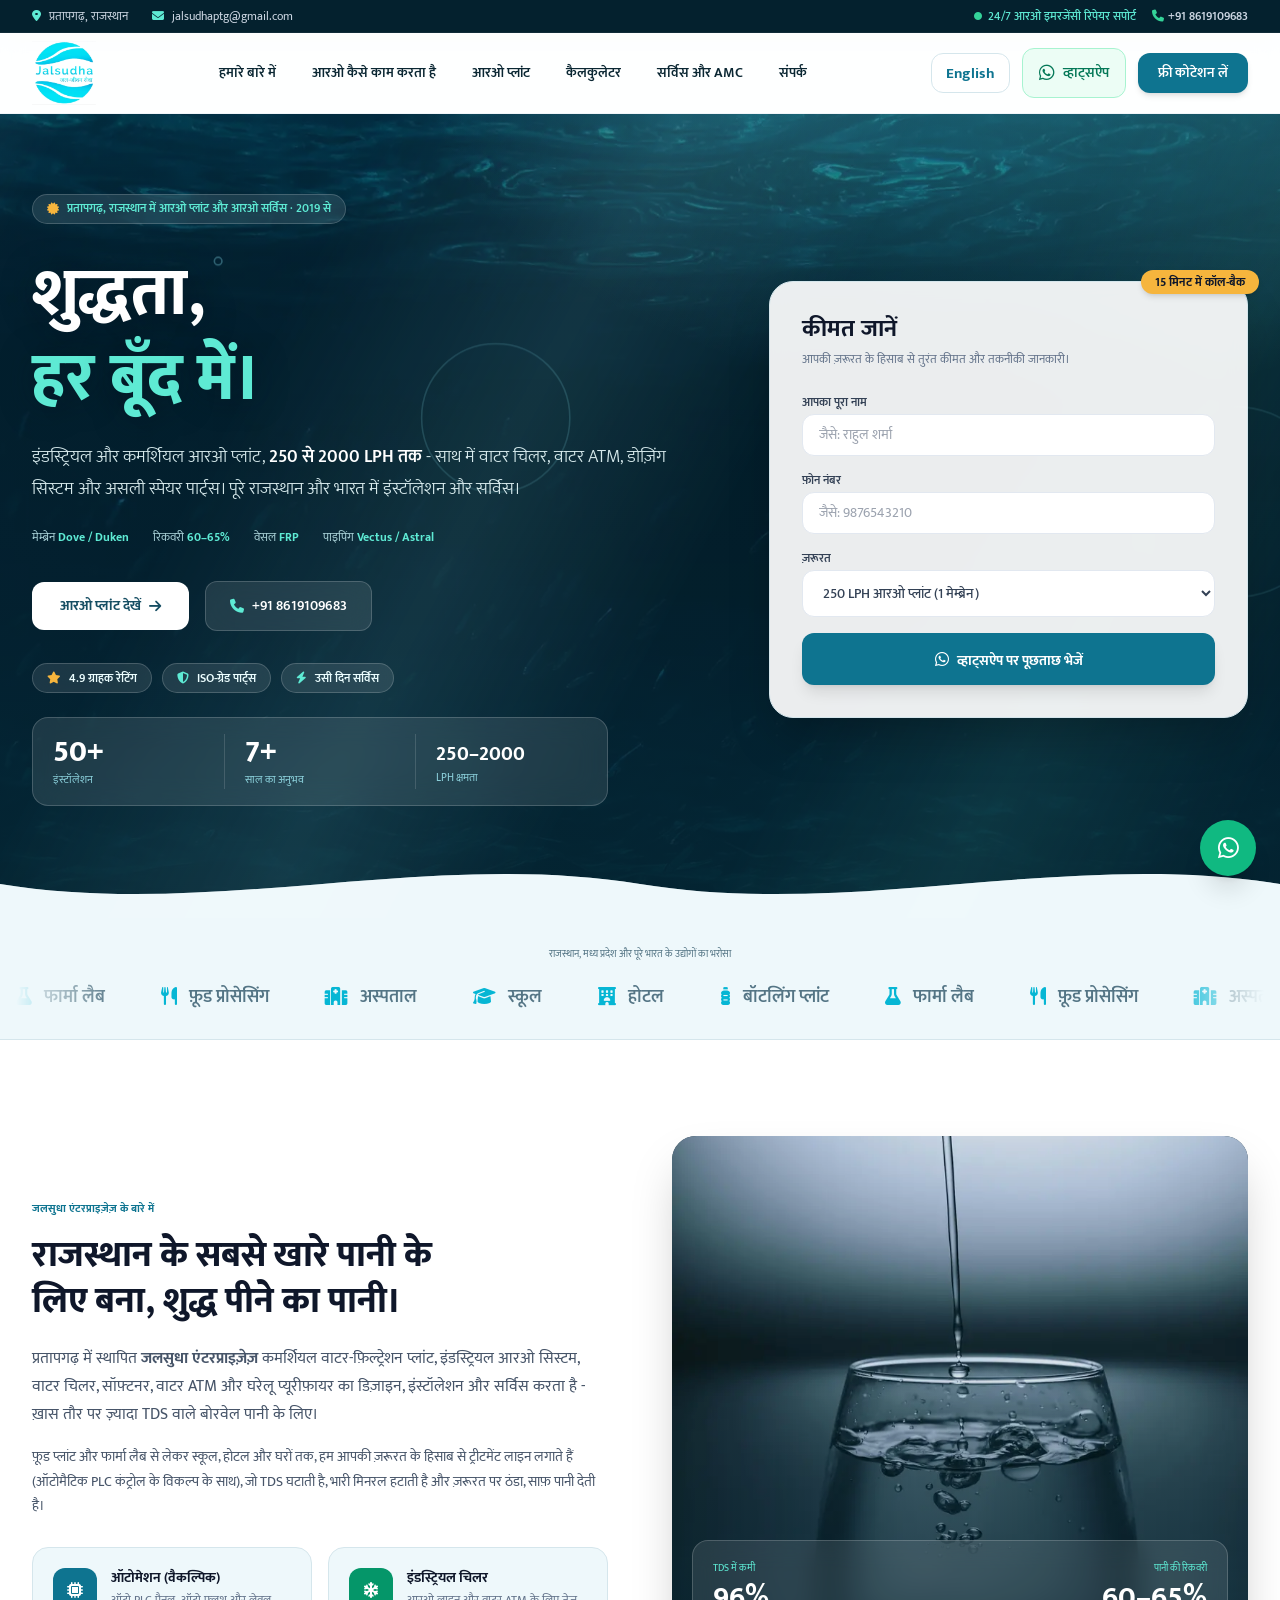
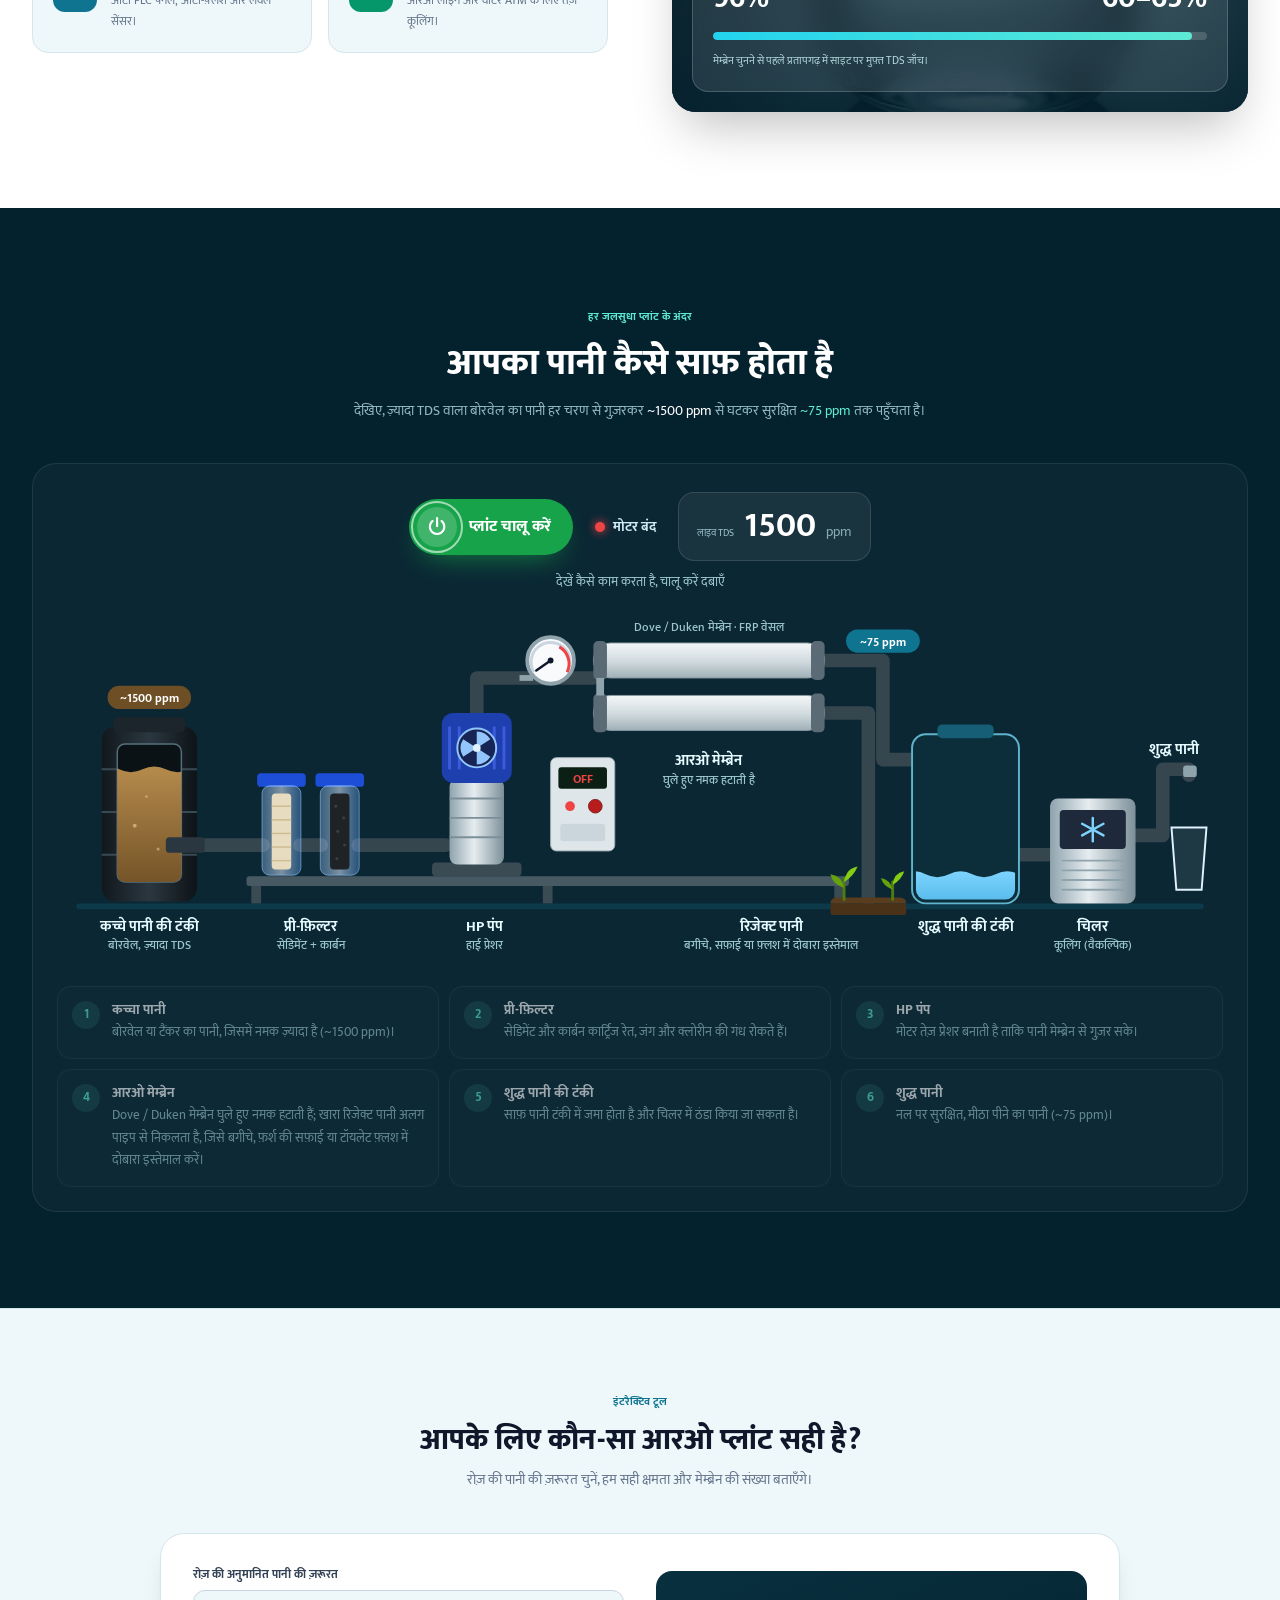
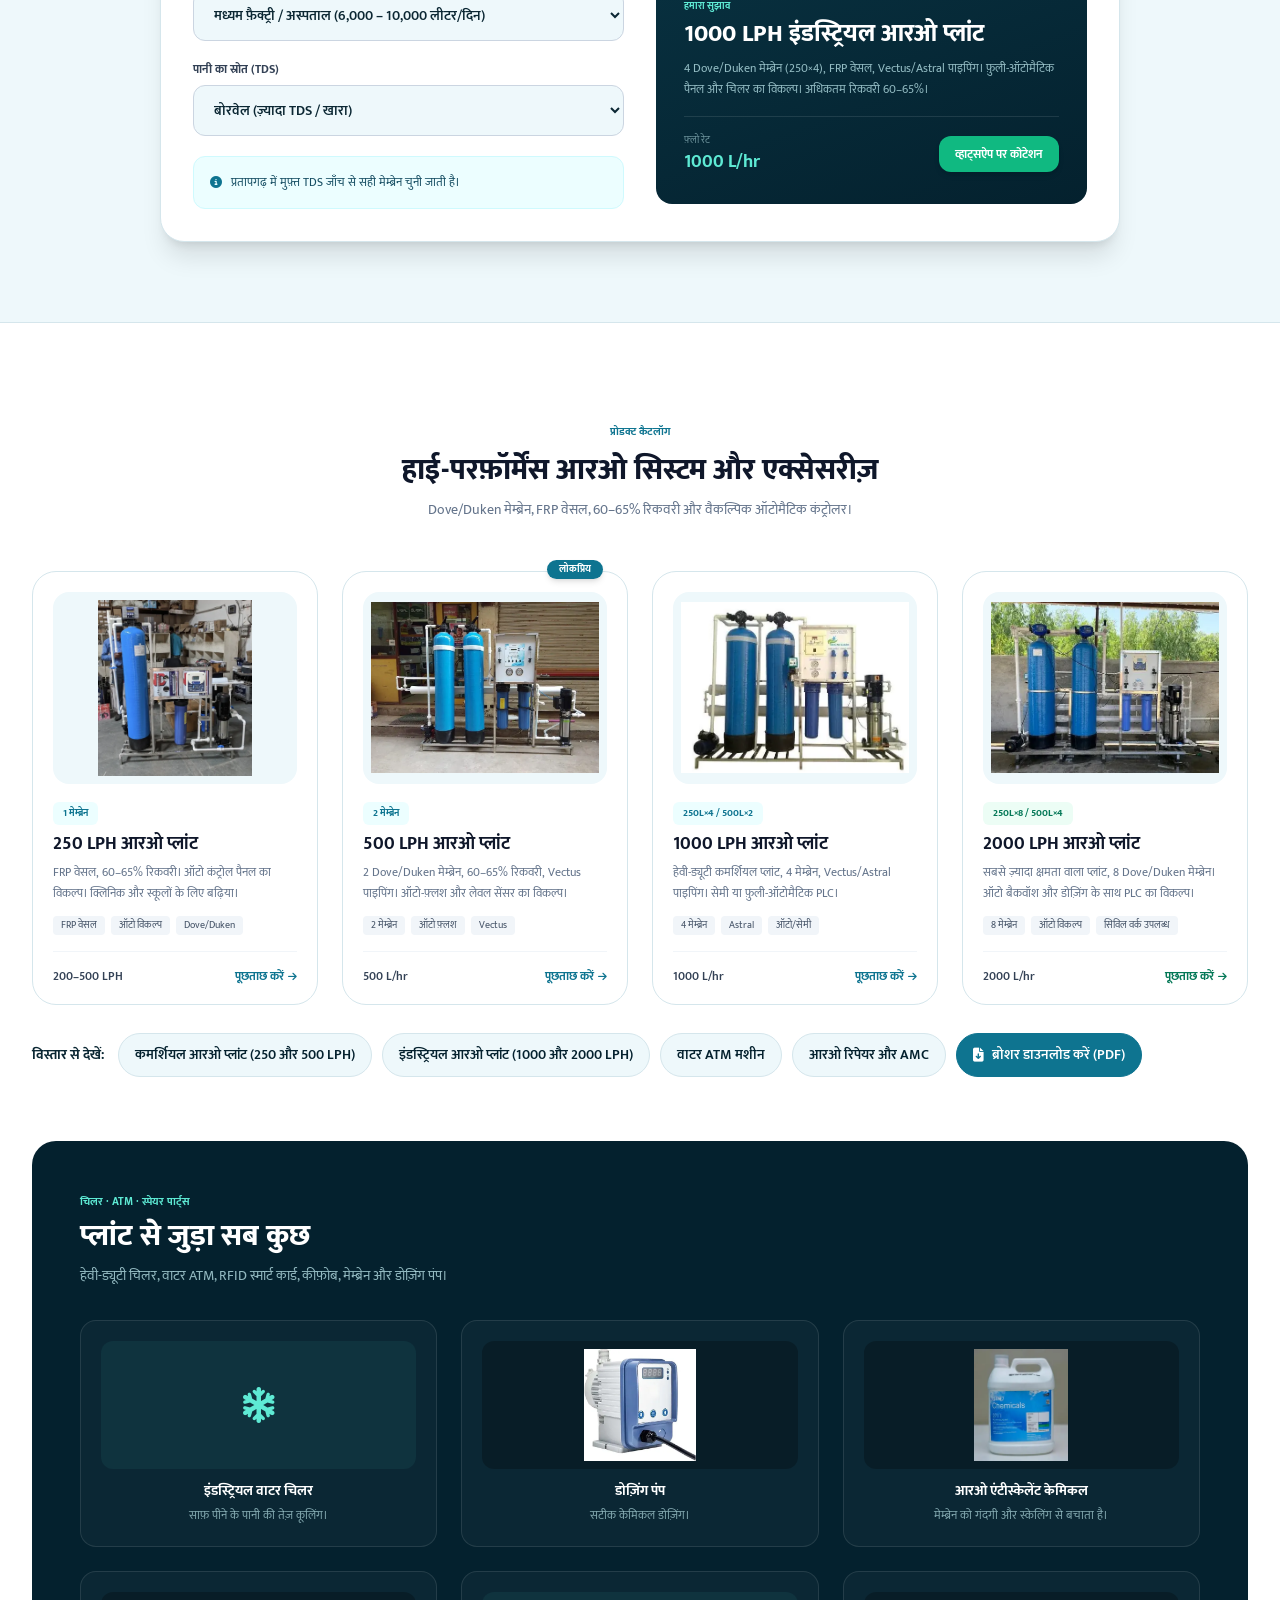
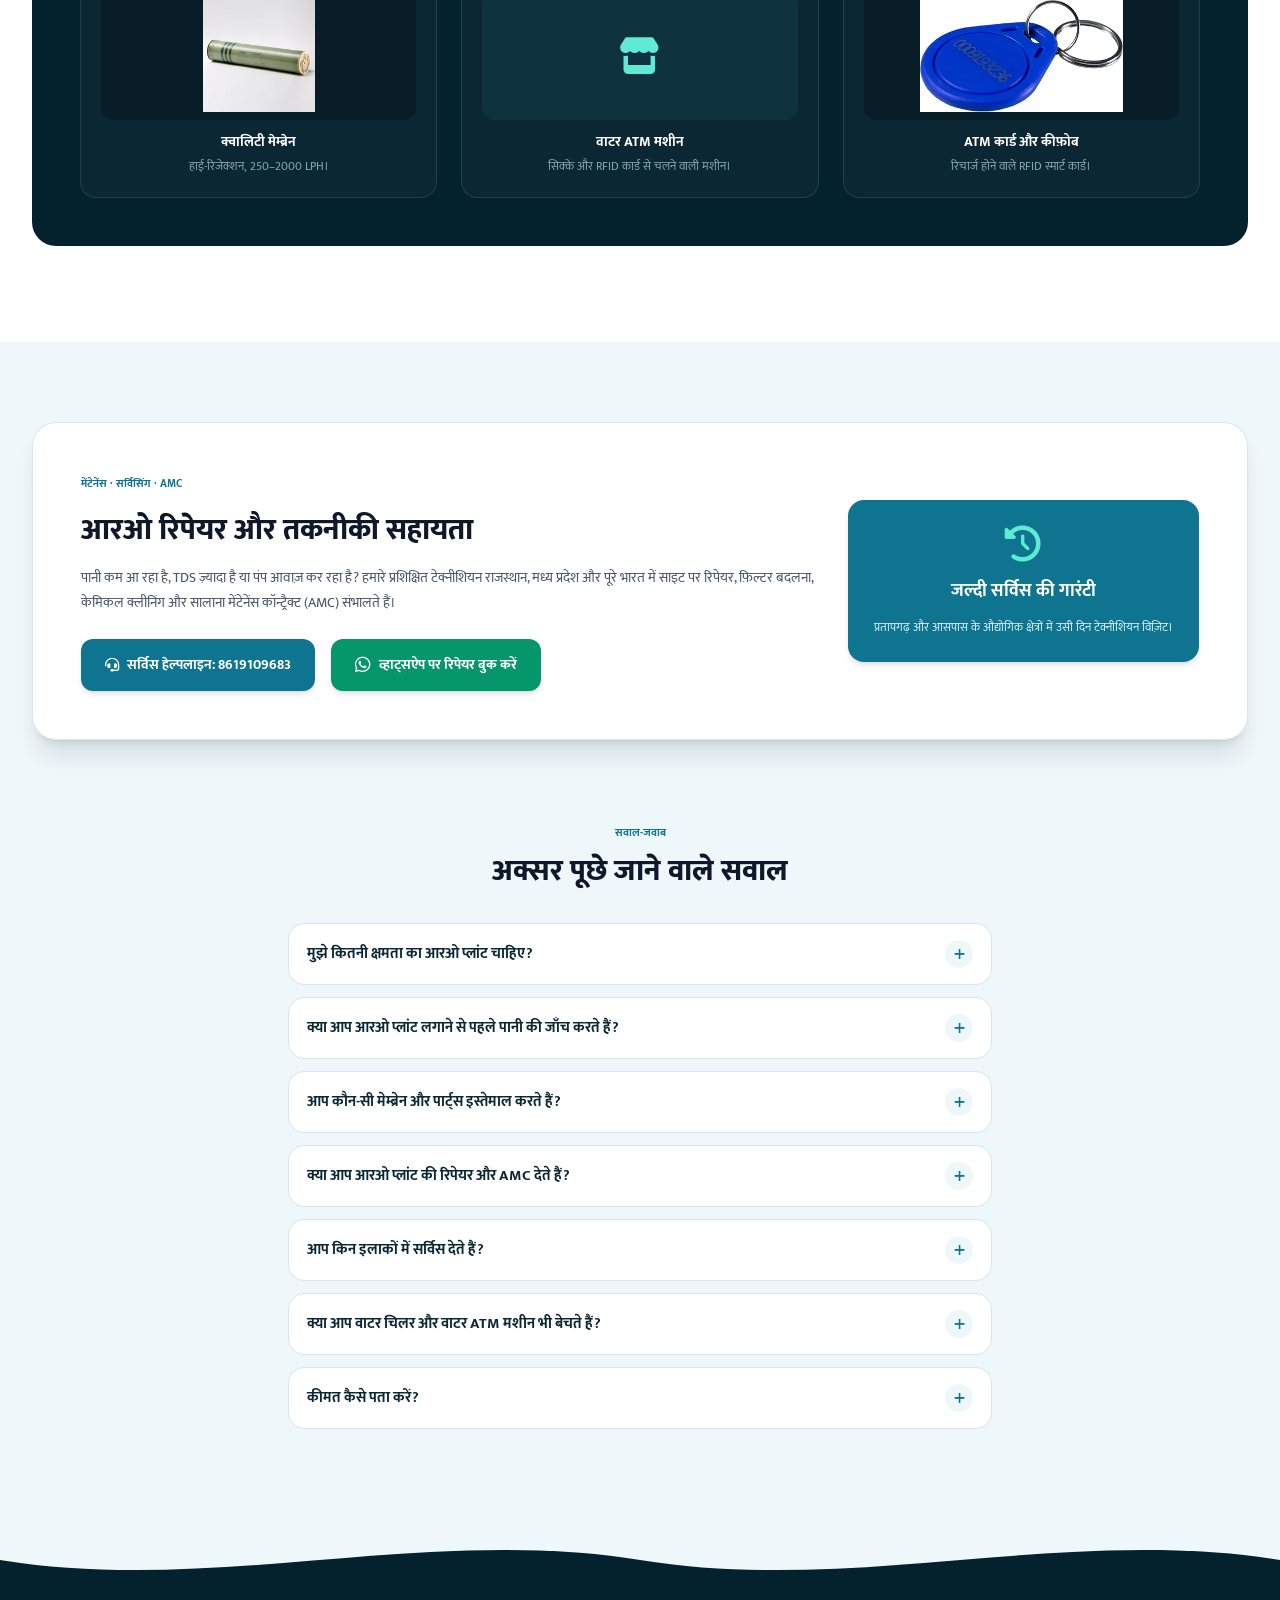
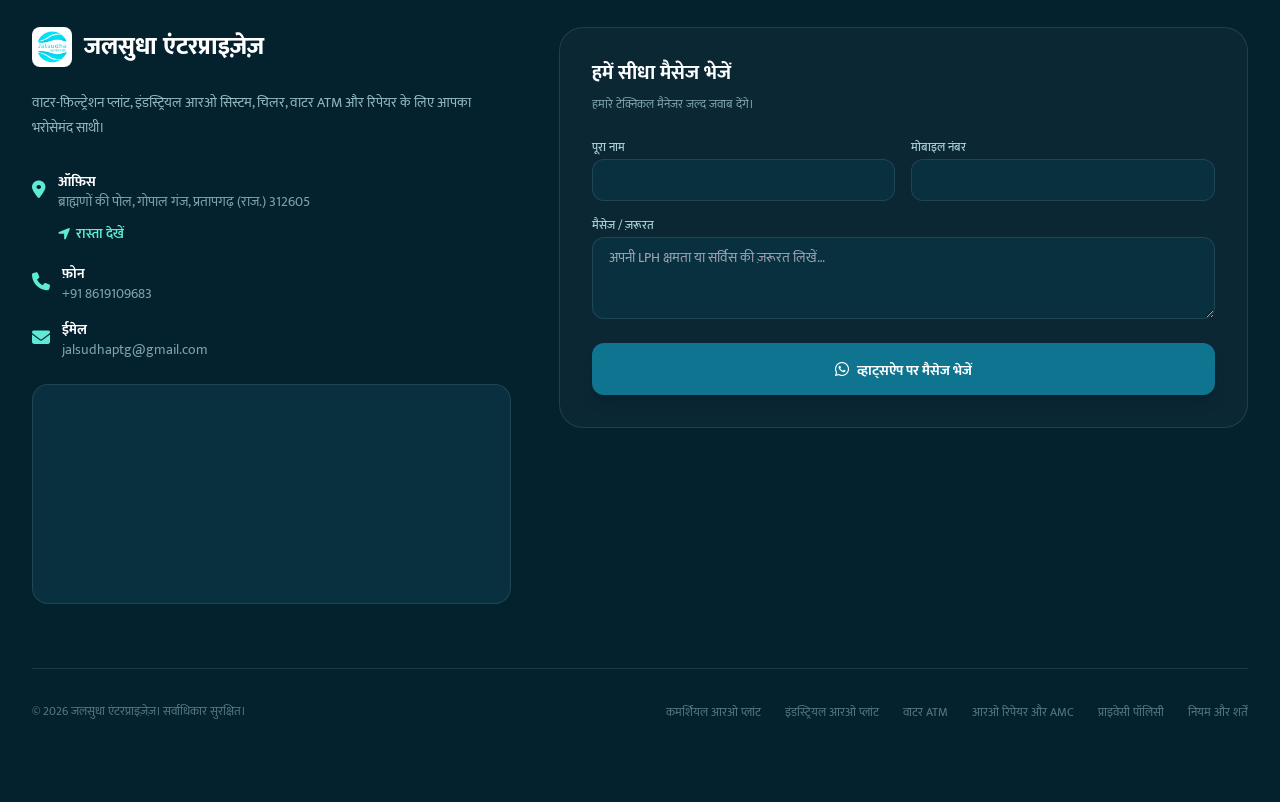
==== commit ac38a7f7: "Lead emails via Web3Forms (key pending)" ====
--- a/hi/index.html
+++ b/hi/index.html
@@ -1177,18 +1177,17 @@
         // forms
         // forms -> WhatsApp: open a chat with the visitor's details already typed in
         const WA_NUMBER='919309318742';
-        // every enquiry is also emailed to the business (FormSubmit), so a lead is kept even if the
-        // visitor never presses Send in WhatsApp
-        const LEAD_ENDPOINT='https://formsubmit.co/ajax/jalsudhaptg@gmail.com';
+        // every enquiry is also emailed to the business (Web3Forms, free), so a lead is kept even if the
+        // visitor never presses Send in WhatsApp. Paste the access key from web3forms.com below.
+        const LEAD_KEY='';
         function saveLead(form, fields){
-            if(form.querySelector('[name="_honey"]').value) return;   // bots fill the hidden field
+            if(!LEAD_KEY || form.querySelector('[name="_honey"]').value) return;   // no key yet / bots fill the hidden field
             try{
-                fetch(LEAD_ENDPOINT, { method:'POST', keepalive:true, headers:{ 'Content-Type':'application/json', 'Accept':'application/json' },
-                    body: JSON.stringify(Object.assign({ _subject:'New website enquiry - Jalsudha', _template:'table', _captcha:'false',
+                fetch('https://api.web3forms.com/submit', { method:'POST', keepalive:true, headers:{ 'Content-Type':'application/json', 'Accept':'application/json' },
+                    body: JSON.stringify(Object.assign({ access_key:LEAD_KEY, subject:'New website enquiry - Jalsudha', from_name:'Jalsudha website',
                         Page: location.href, Language: document.documentElement.lang }, fields)) }).catch(()=>{});
             }catch(e){}
-        }
-        function sendToWhatsApp(lines){
+        }        function sendToWhatsApp(lines){
             const url='https://wa.me/'+WA_NUMBER+'?text='+encodeURIComponent(lines.join('\n'));
             // new tab on desktop; if a popup blocker stops it, go there directly
             const w=window.open(url,'_blank');
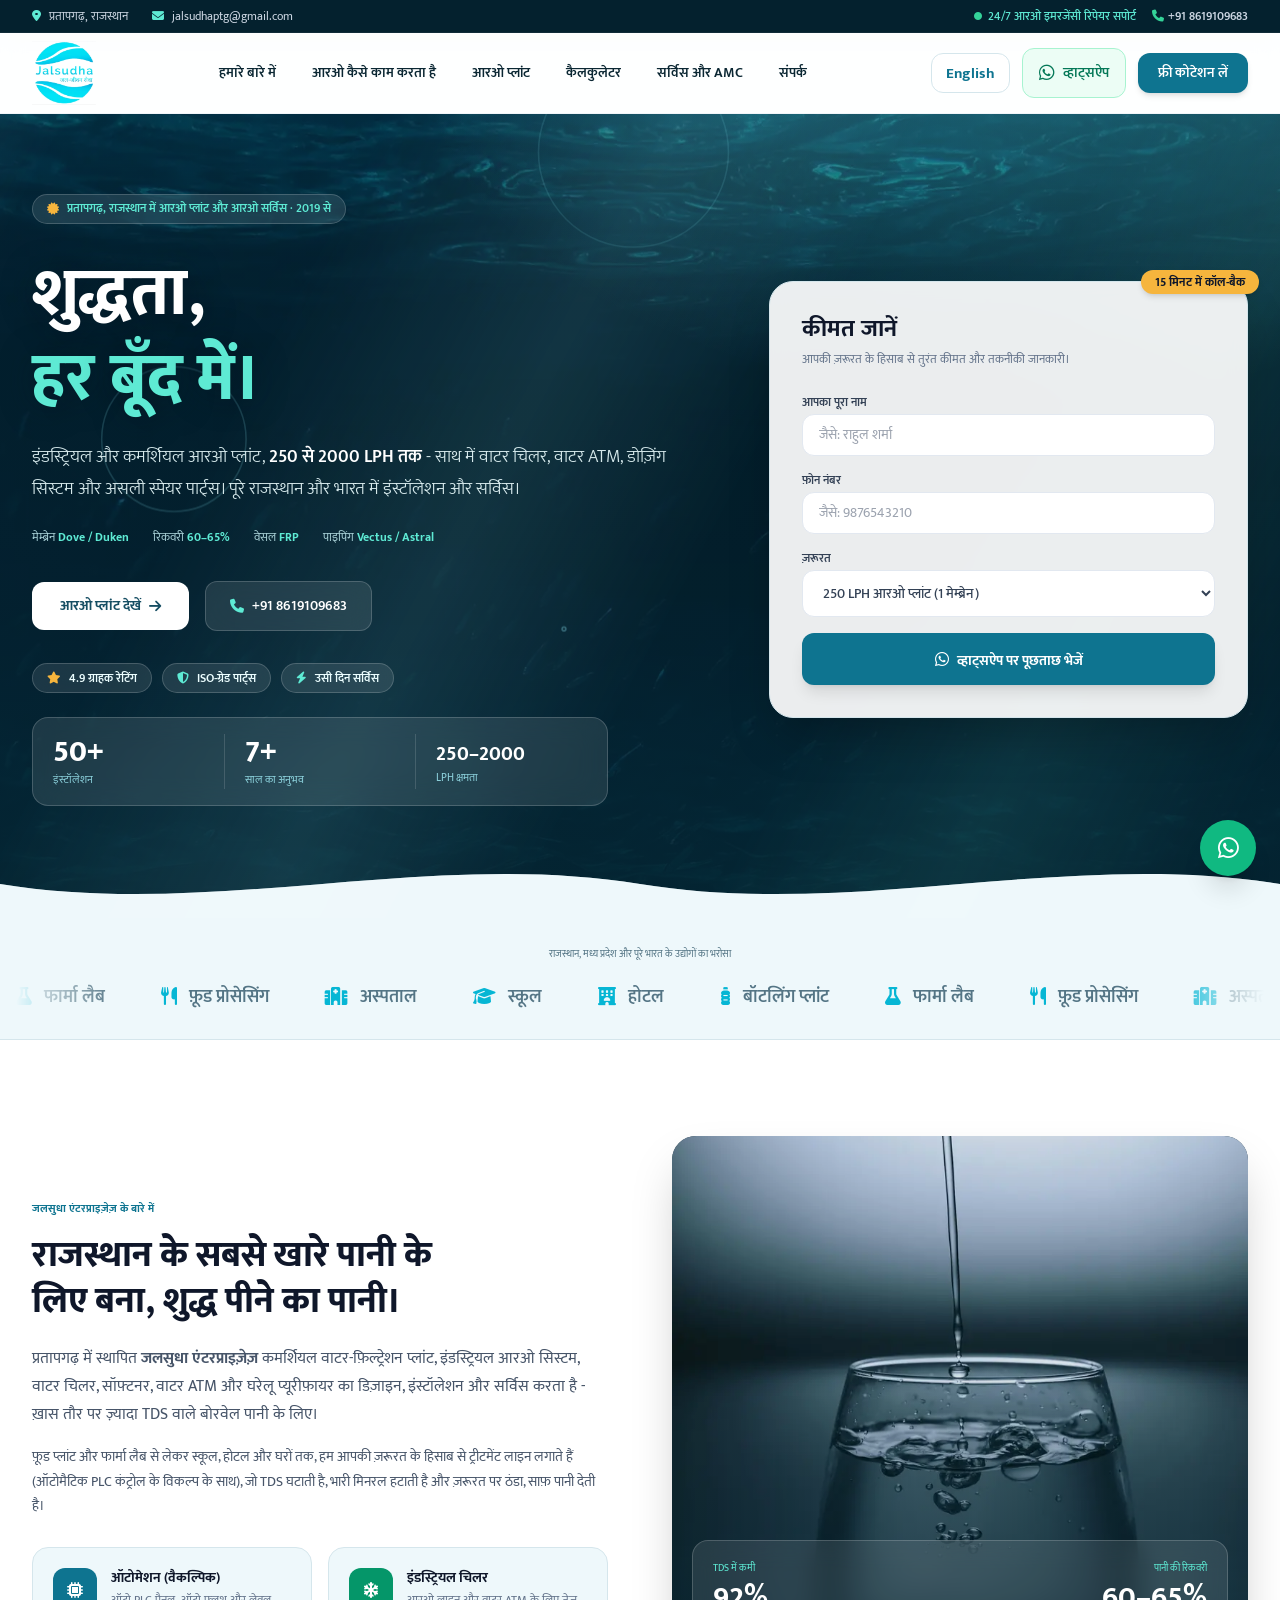
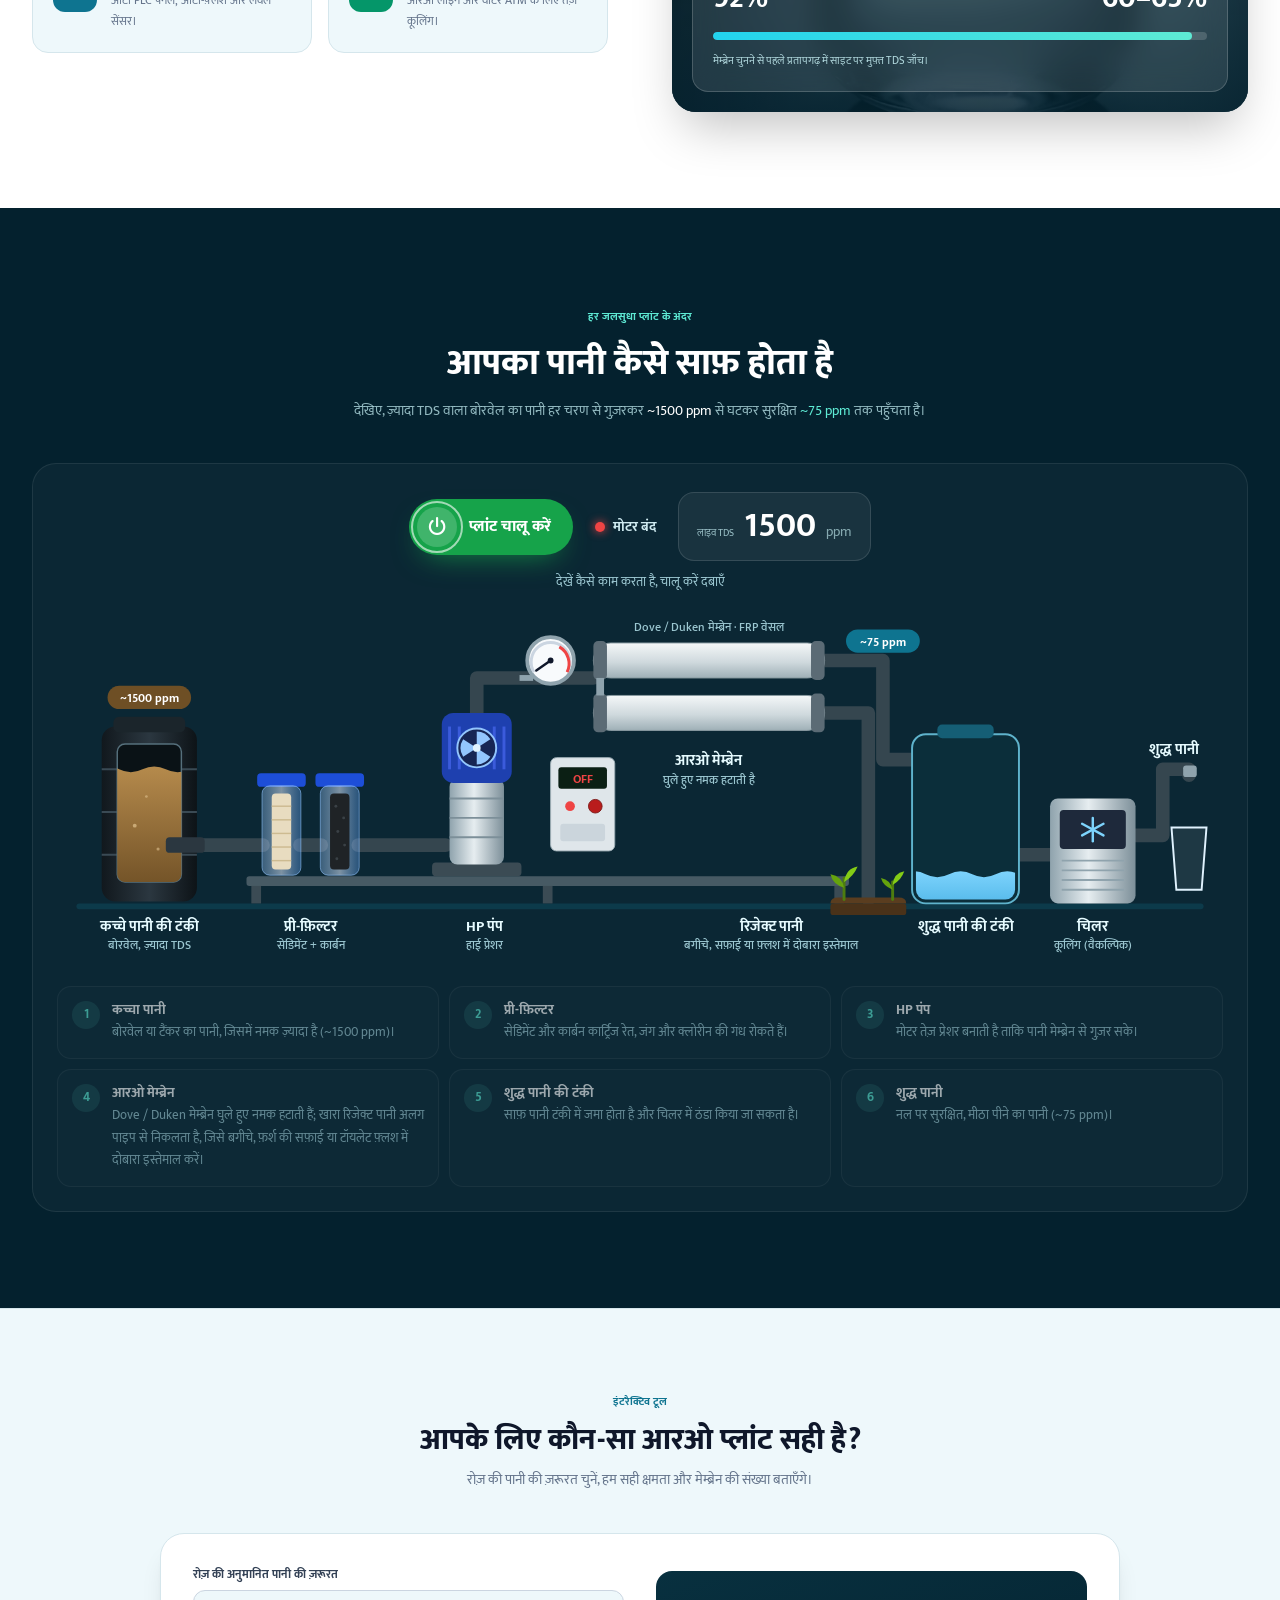
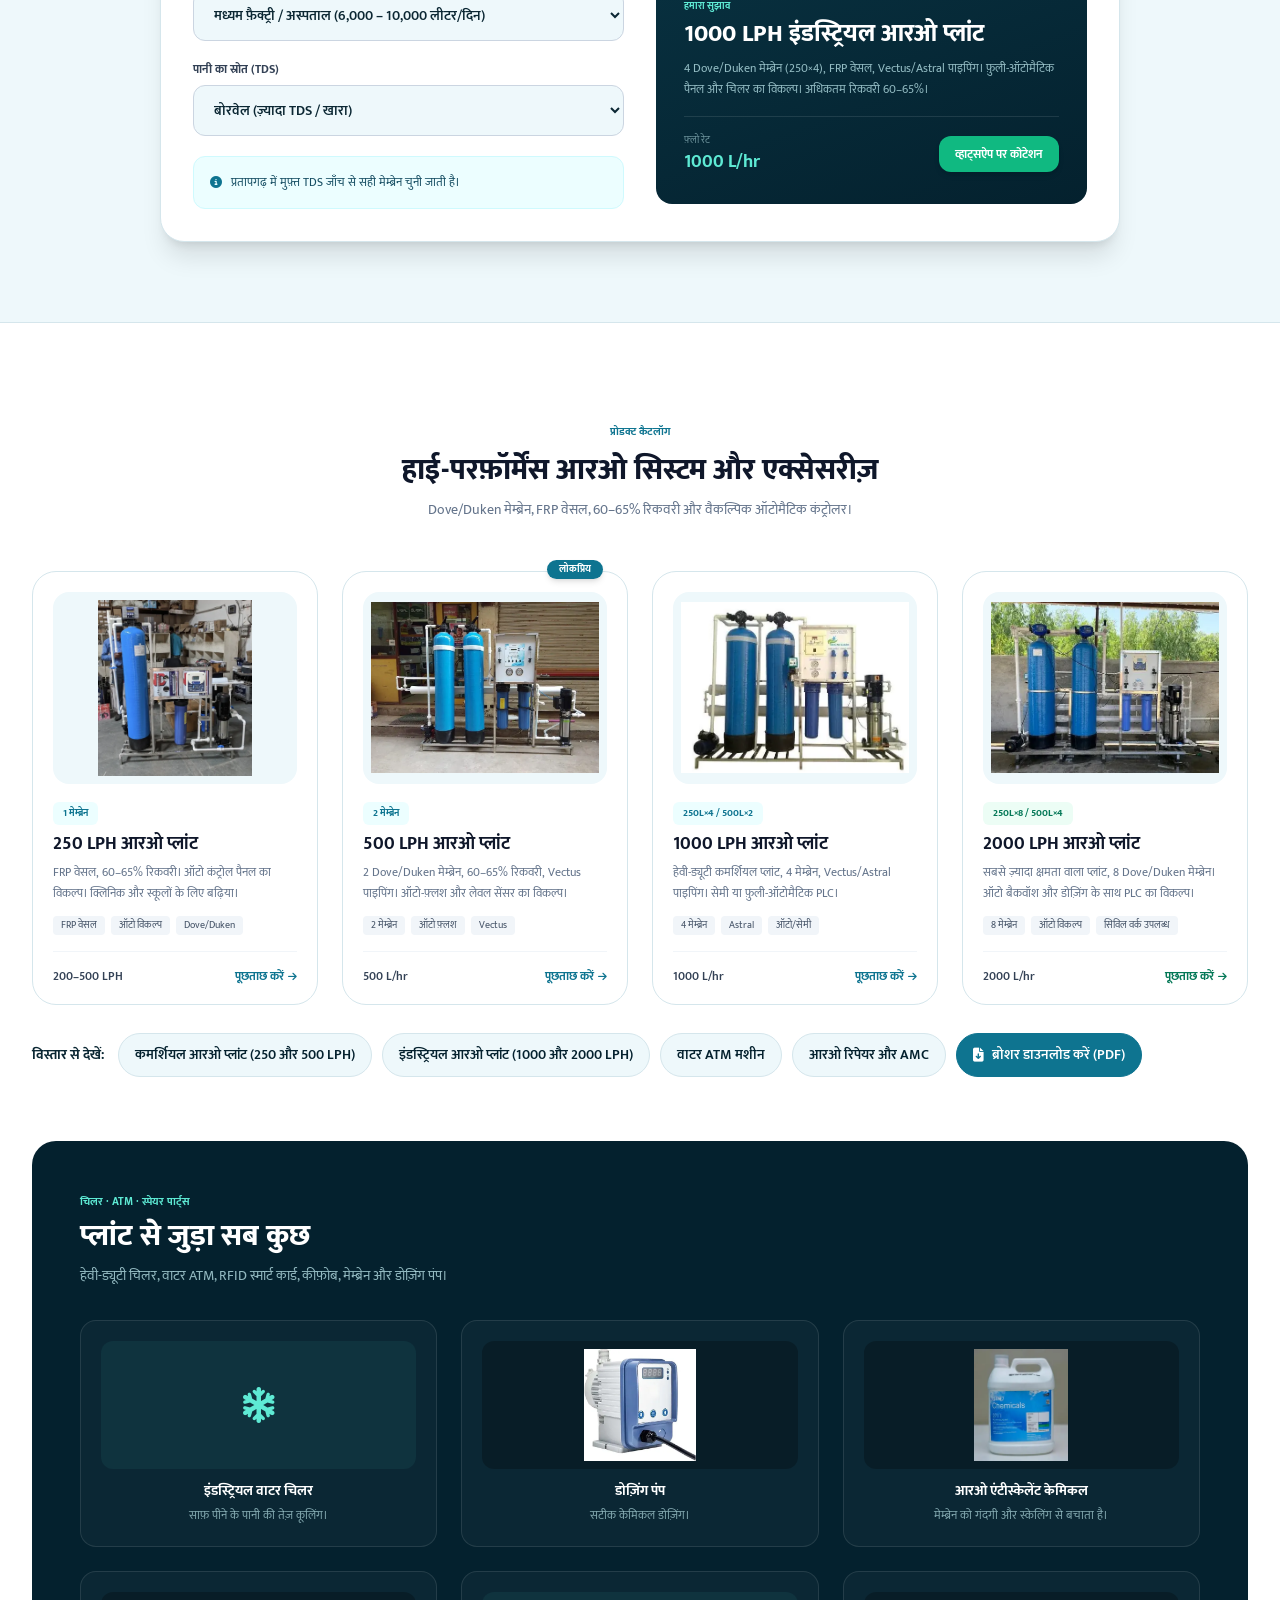
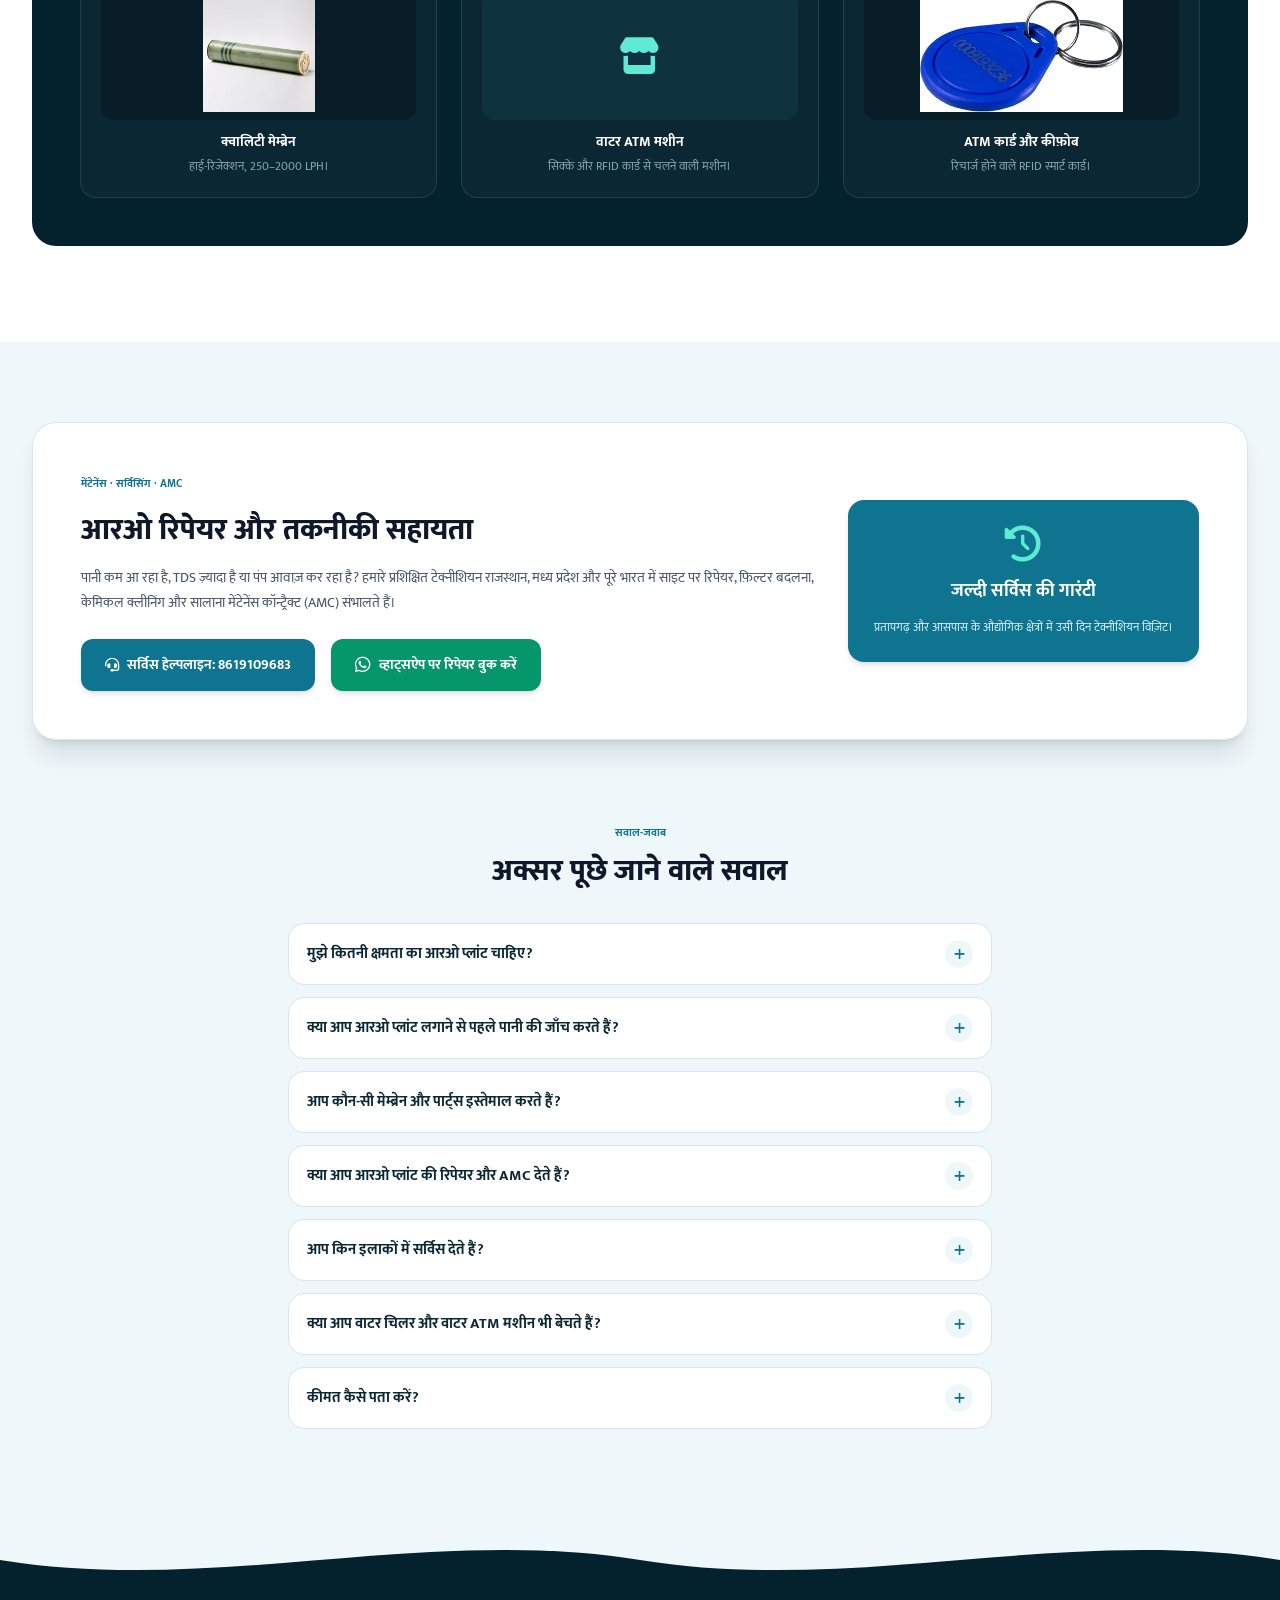
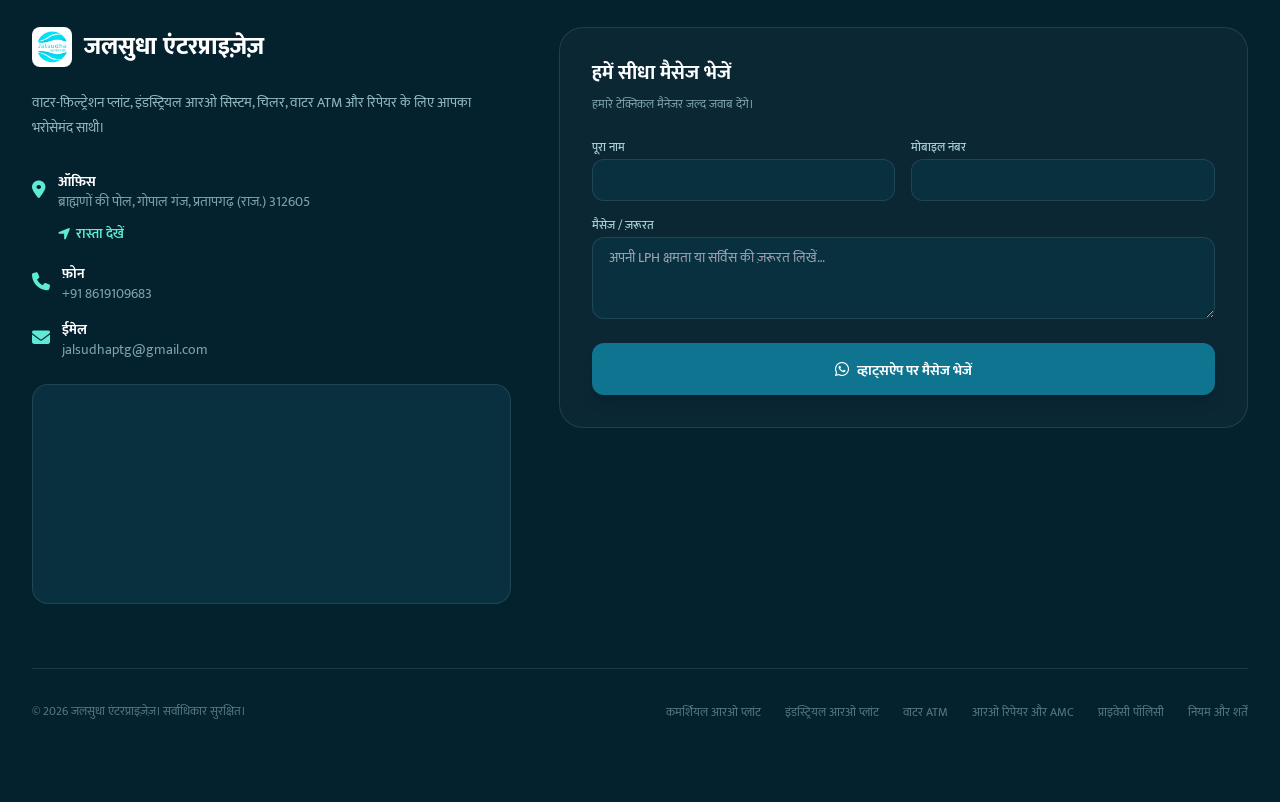
==== commit 3b8be7a4: "Turn on lead emails (Web3Forms)" ====
--- a/hi/index.html
+++ b/hi/index.html
@@ -1179,7 +1179,7 @@
         const WA_NUMBER='919309318742';
         // every enquiry is also emailed to the business (Web3Forms, free), so a lead is kept even if the
         // visitor never presses Send in WhatsApp. Paste the access key from web3forms.com below.
-        const LEAD_KEY='';
+        const LEAD_KEY='a39f2453-fd44-4791-8ea4-89776db4f007';
         function saveLead(form, fields){
             if(!LEAD_KEY || form.querySelector('[name="_honey"]').value) return;   // no key yet / bots fill the hidden field
             try{
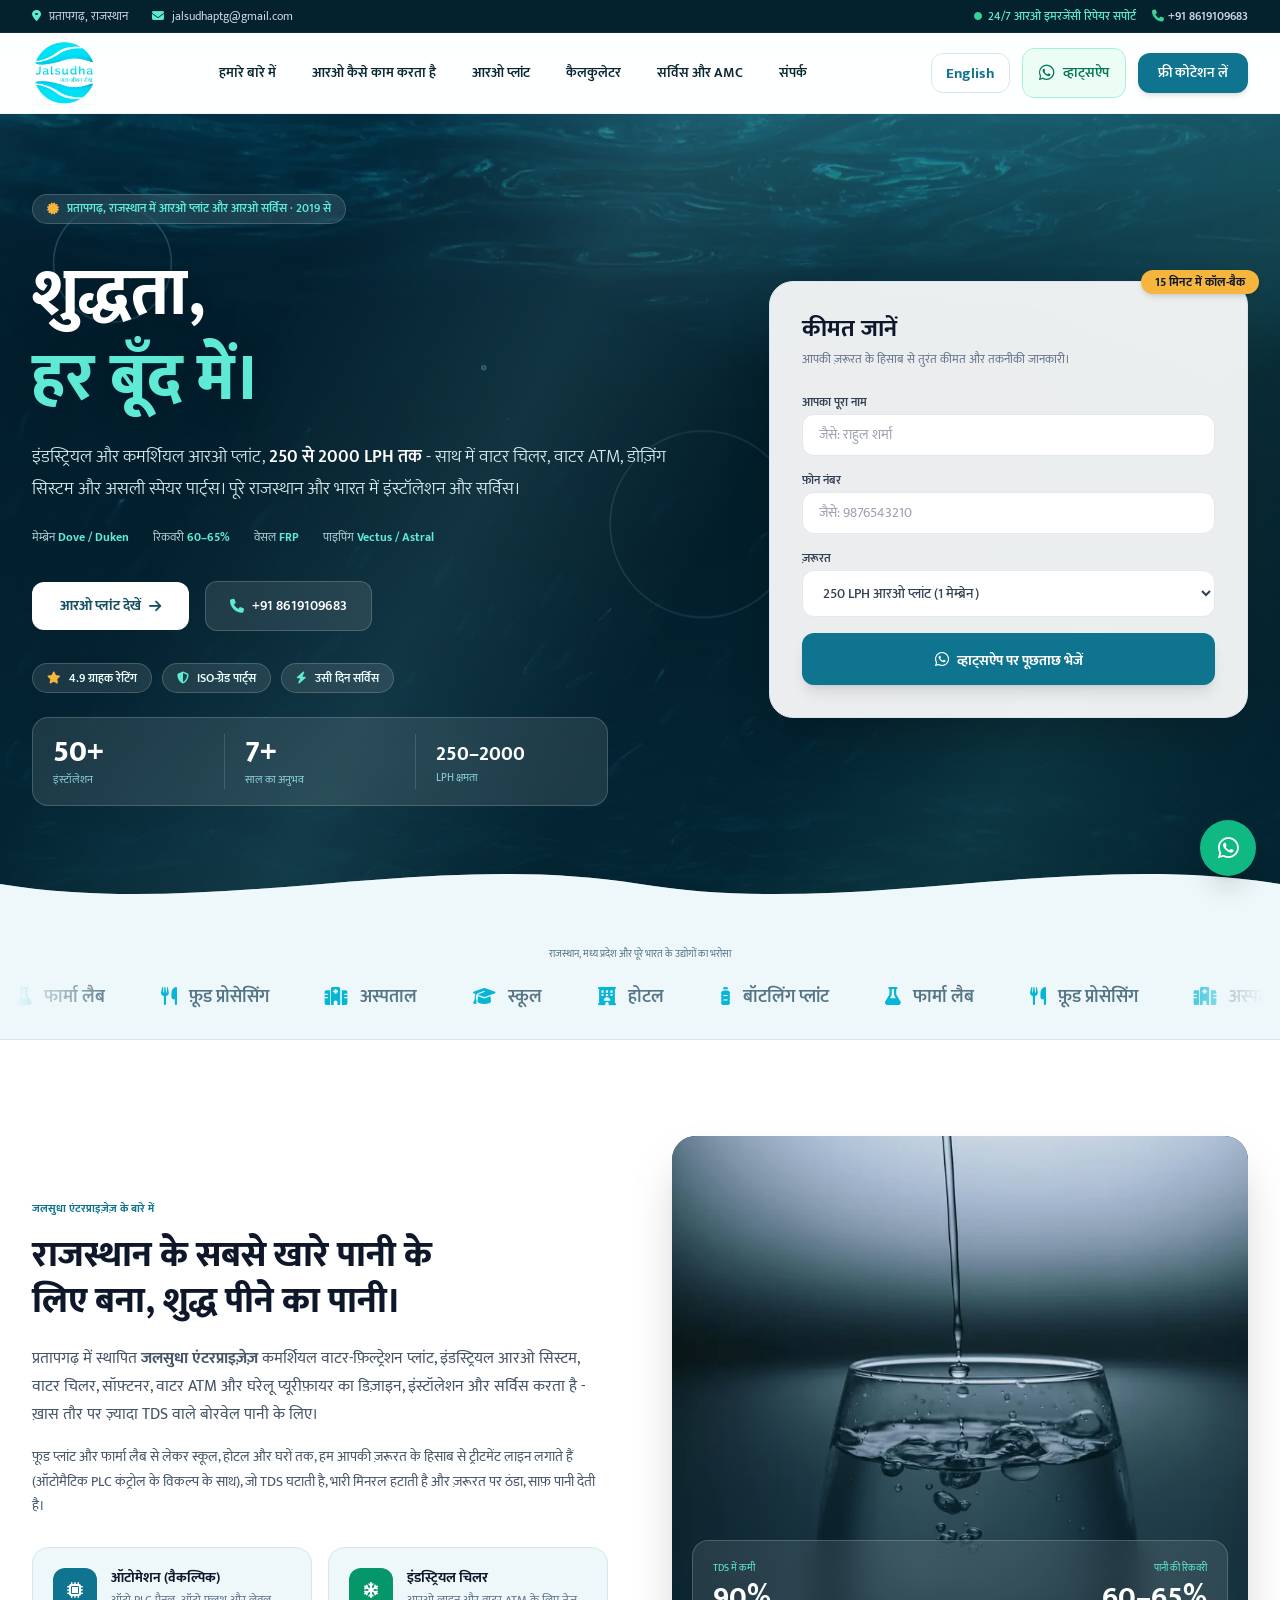
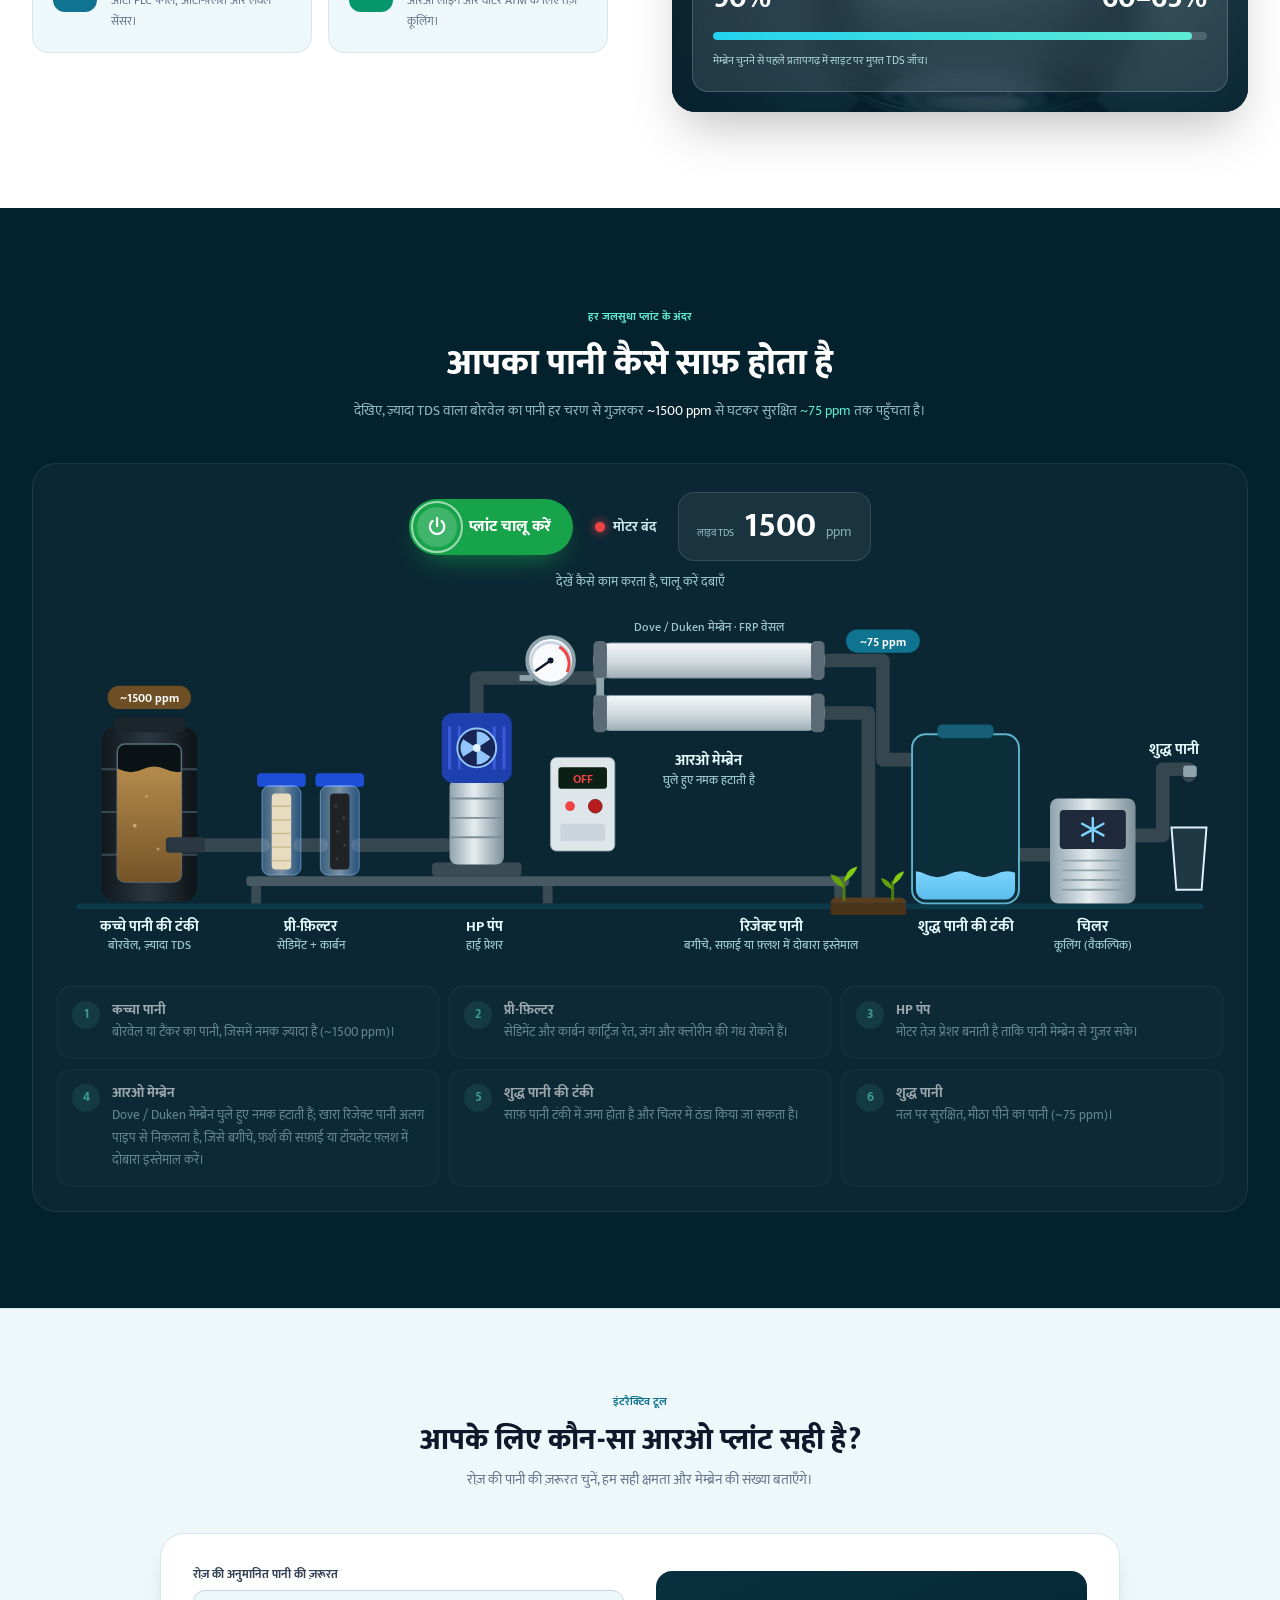
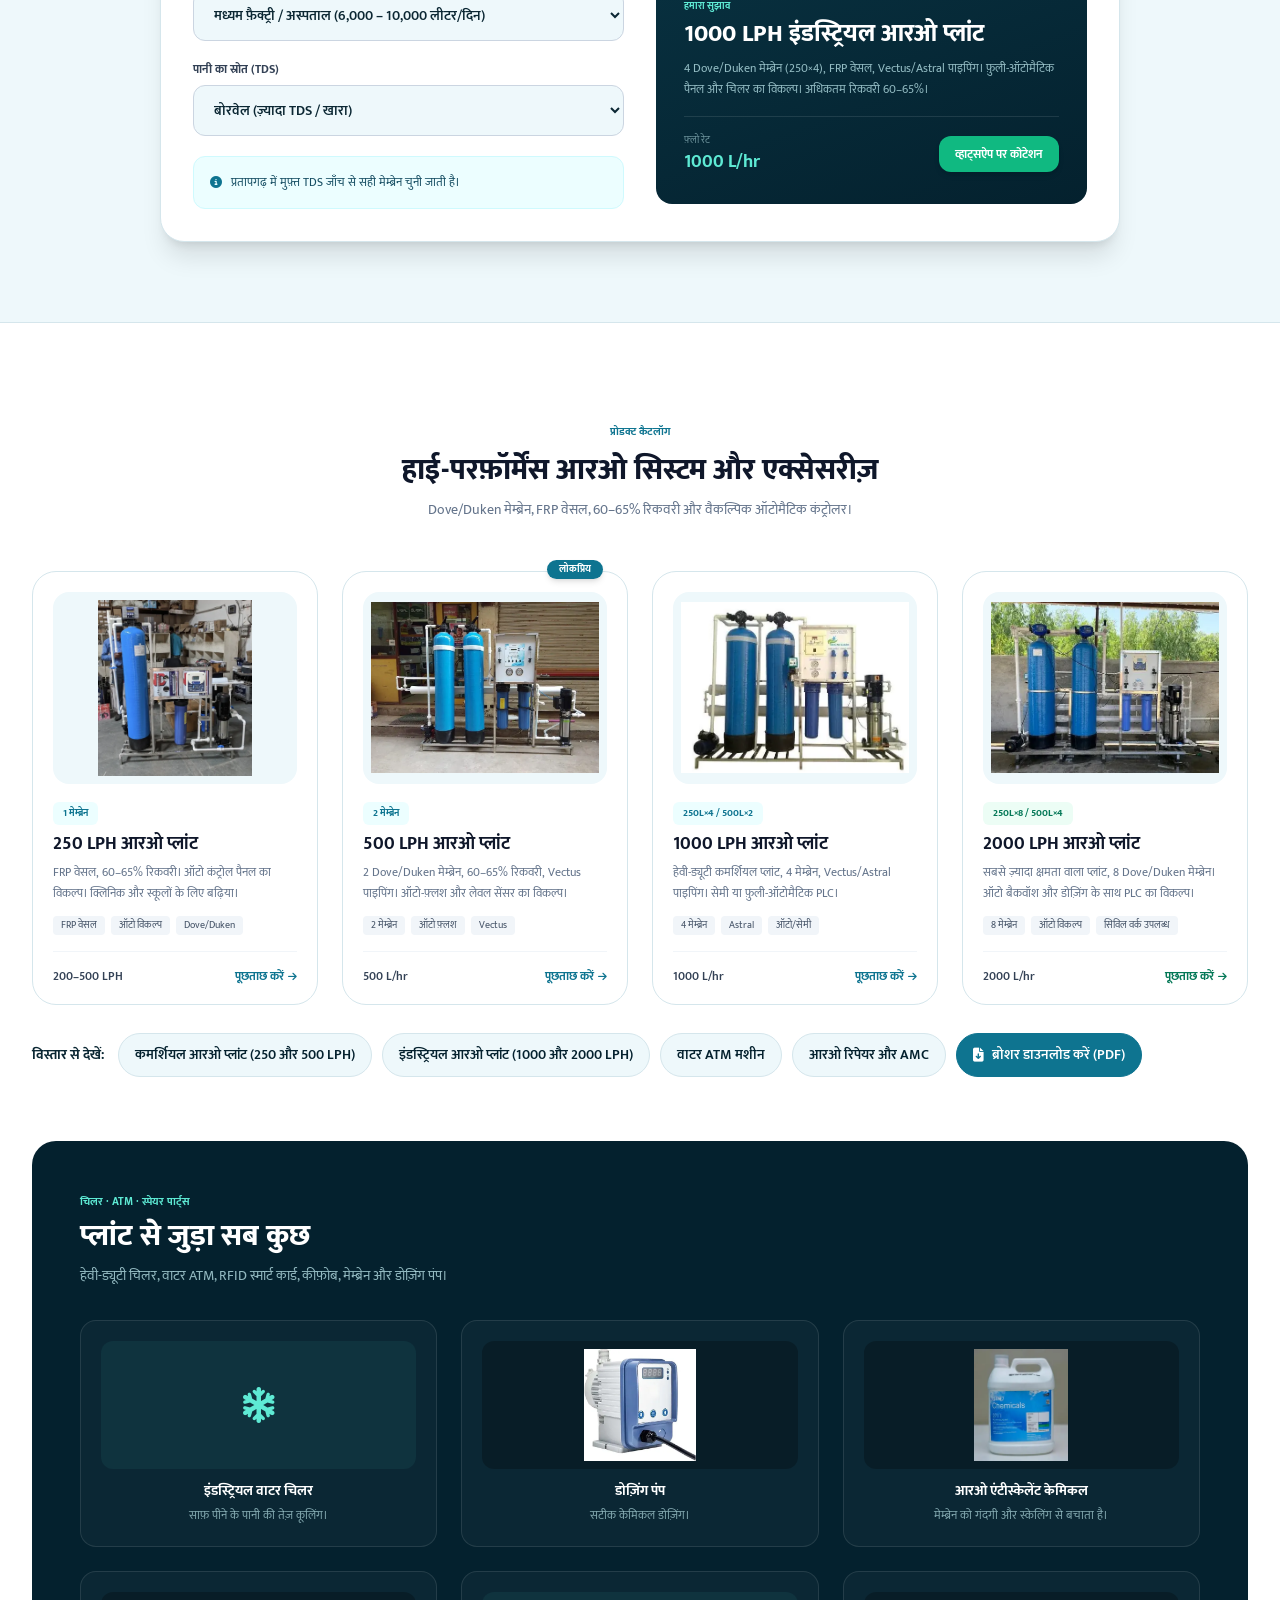
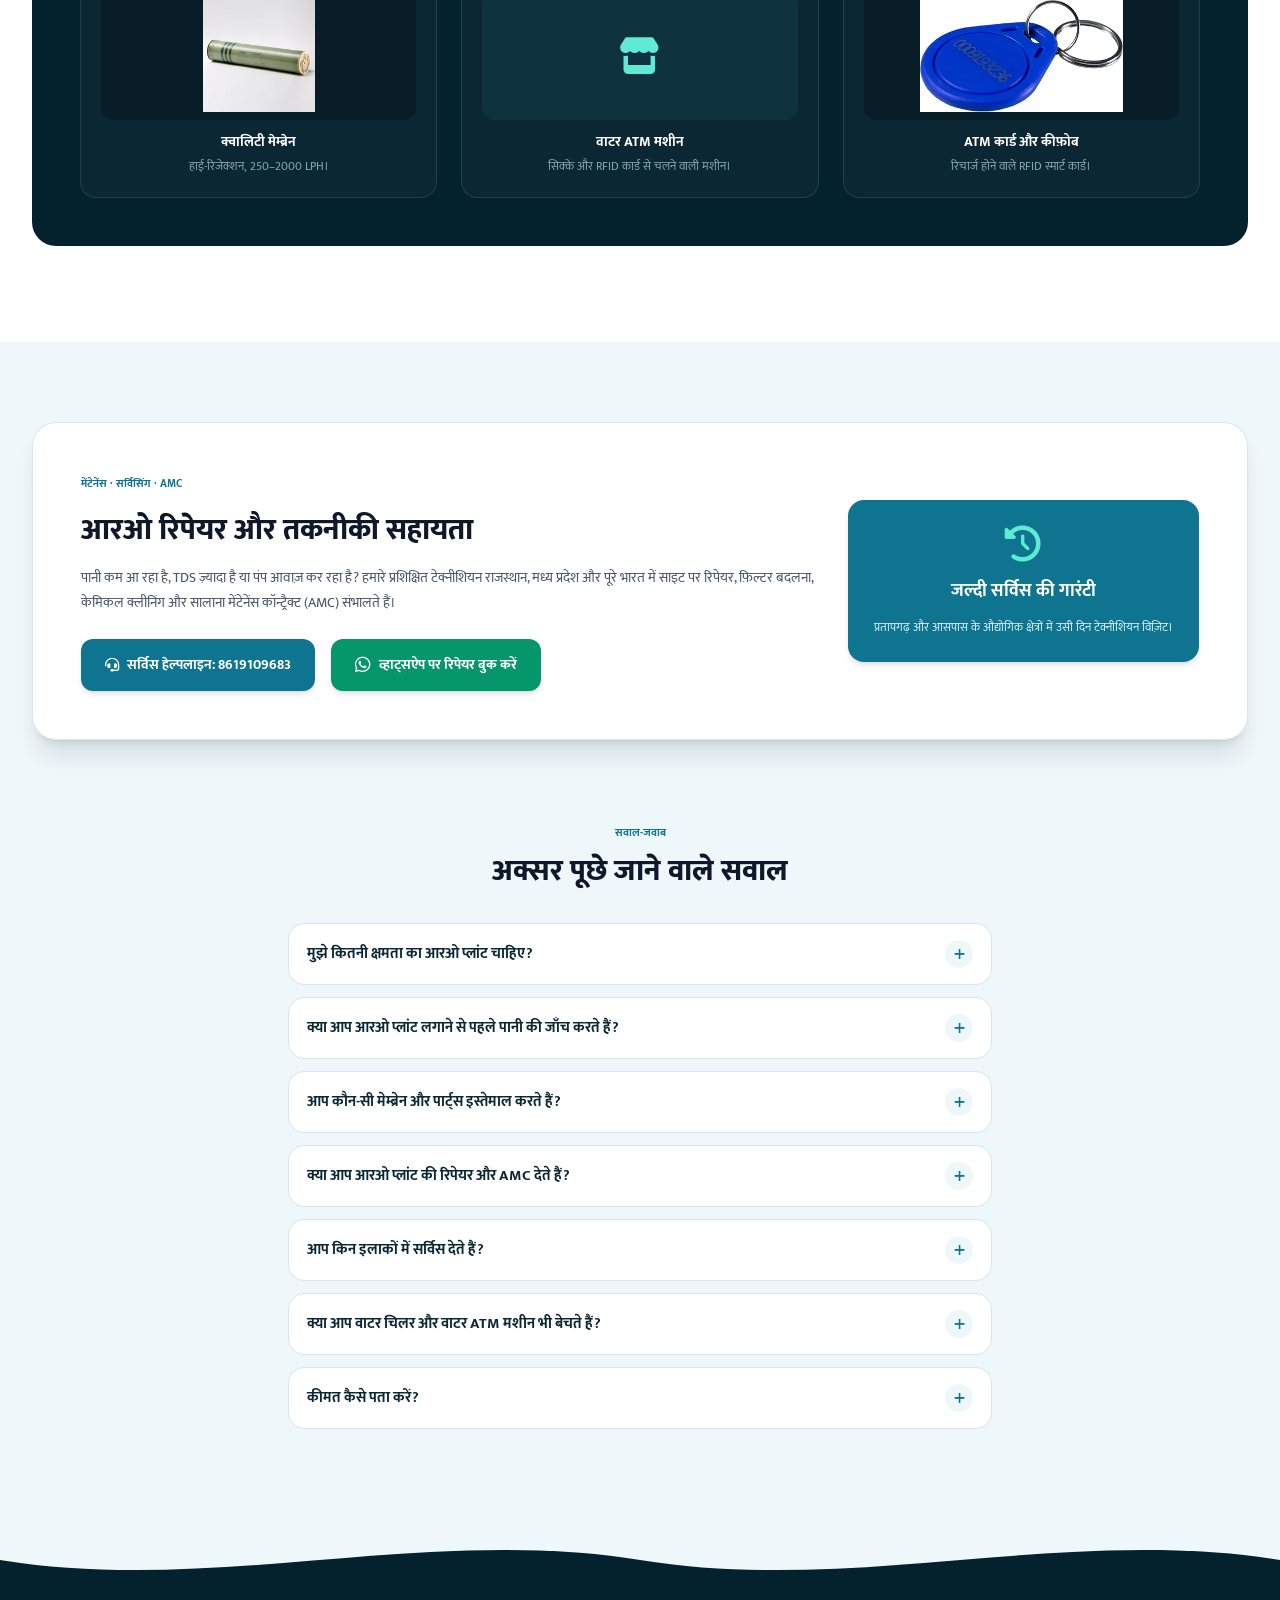
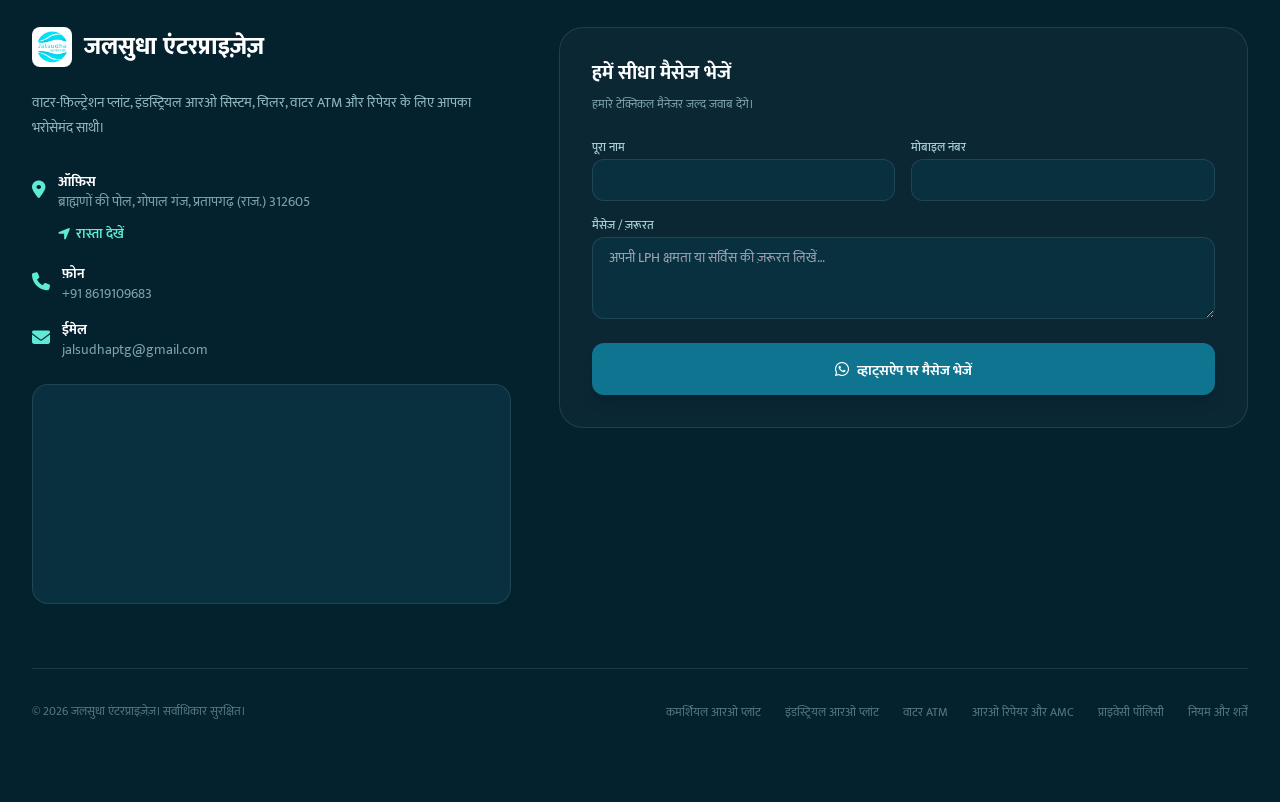
==== commit 583c9331: "Lead emails: send as simple form data" ====
--- a/hi/index.html
+++ b/hi/index.html
@@ -1183,9 +1183,12 @@
         function saveLead(form, fields){
             if(!LEAD_KEY || form.querySelector('[name="_honey"]').value) return;   // no key yet / bots fill the hidden field
             try{
-                fetch('https://api.web3forms.com/submit', { method:'POST', keepalive:true, headers:{ 'Content-Type':'application/json', 'Accept':'application/json' },
-                    body: JSON.stringify(Object.assign({ access_key:LEAD_KEY, subject:'New website enquiry - Jalsudha', from_name:'Jalsudha website',
-                        Page: location.href, Language: document.documentElement.lang }, fields)) }).catch(()=>{});
+                // plain form data (a "simple" request, like a normal HTML form) so it isn't blocked by extra CORS checks
+                const data = new FormData();
+                const all = Object.assign({ access_key:LEAD_KEY, subject:'New website enquiry - Jalsudha', from_name:'Jalsudha website',
+                    Page: location.href, Language: document.documentElement.lang }, fields);
+                Object.keys(all).forEach(k => data.append(k, all[k]));
+                fetch('https://api.web3forms.com/submit', { method:'POST', keepalive:true, body:data }).catch(()=>{});
             }catch(e){}
         }        function sendToWhatsApp(lines){
             const url='https://wa.me/'+WA_NUMBER+'?text='+encodeURIComponent(lines.join('\n'));
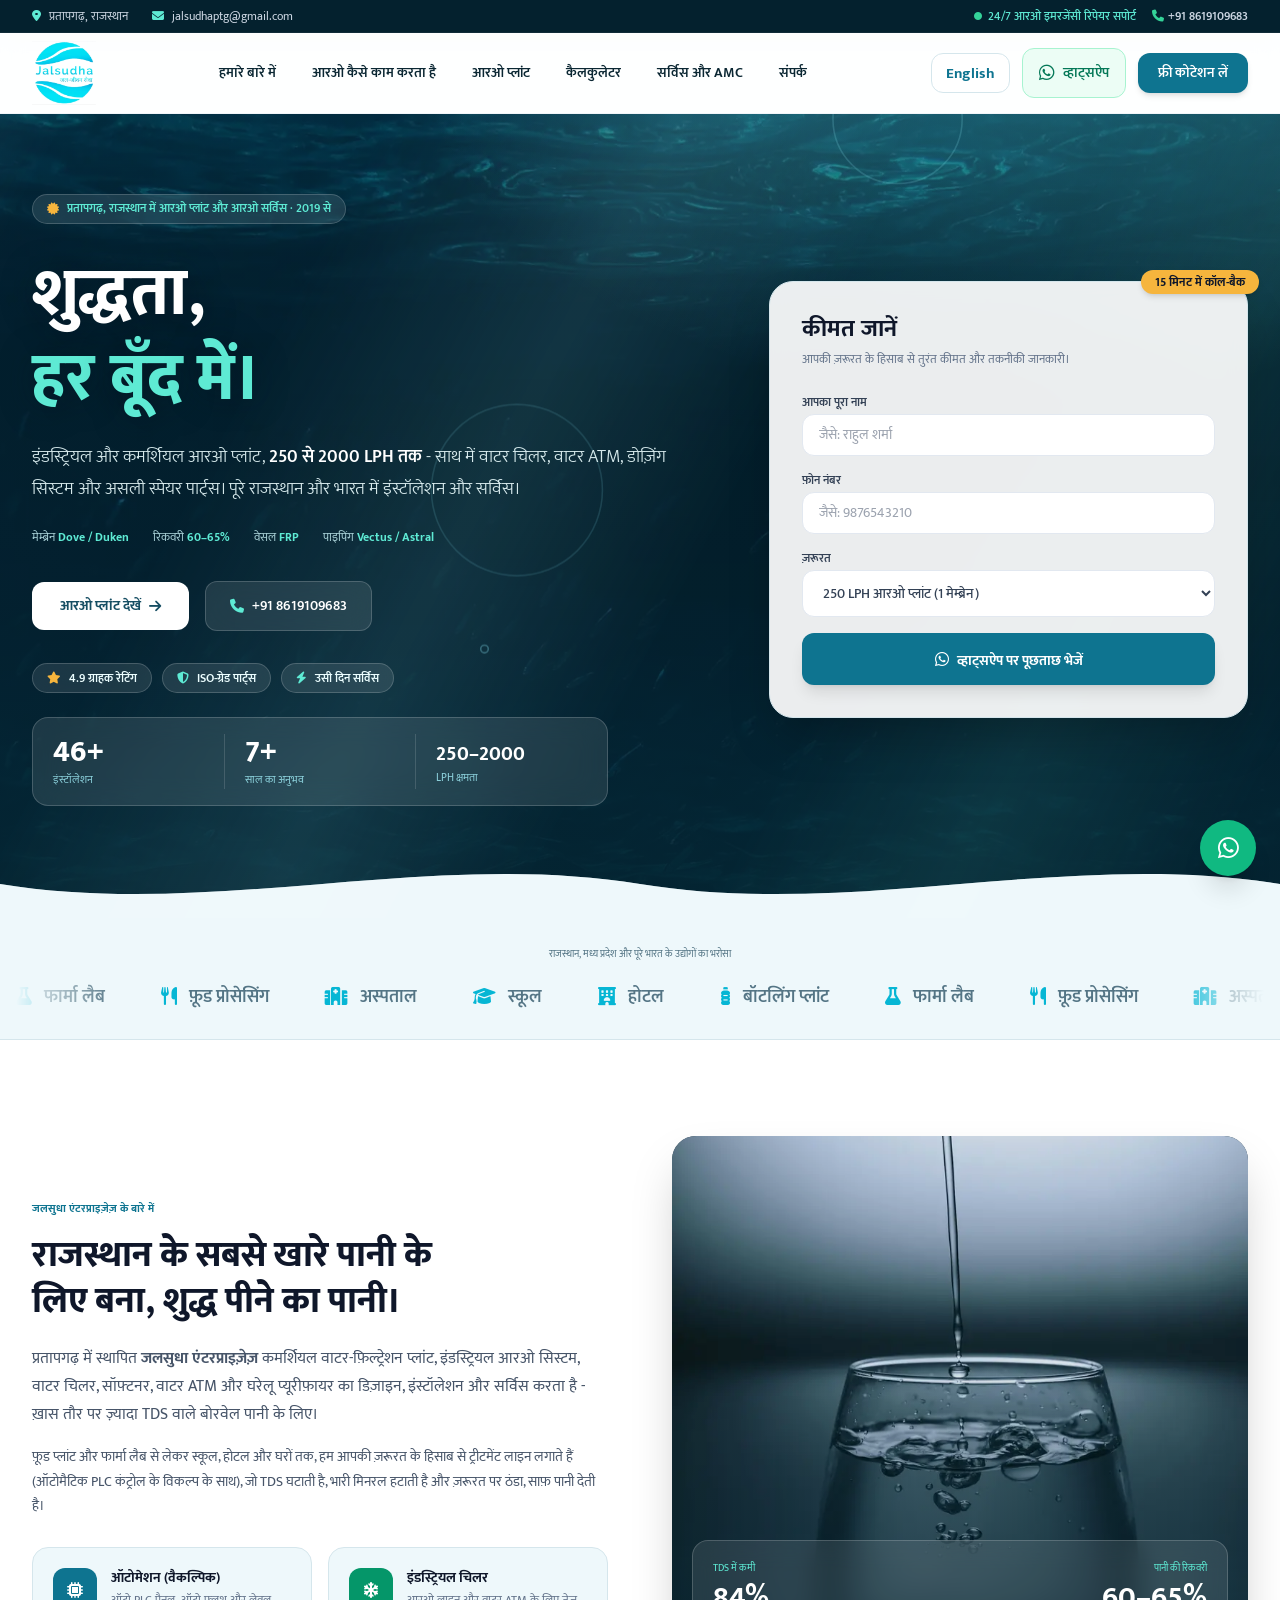
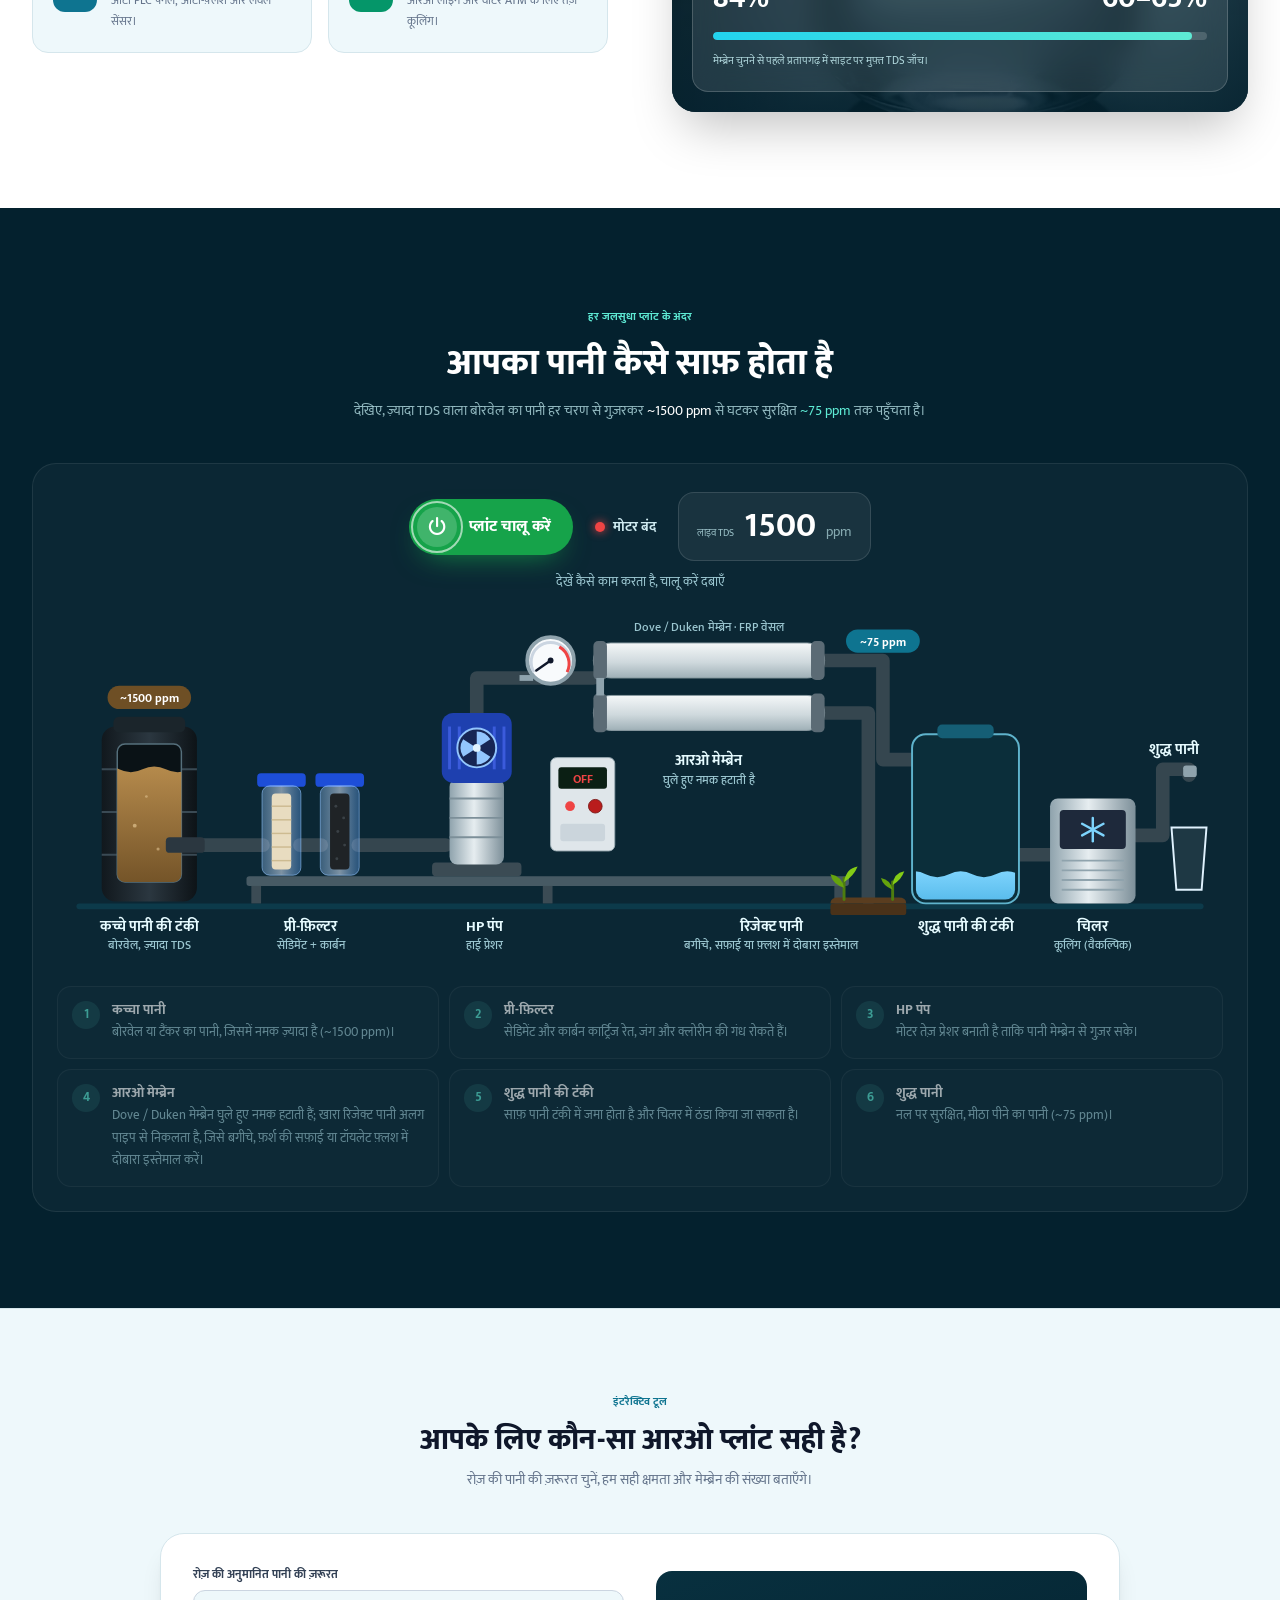
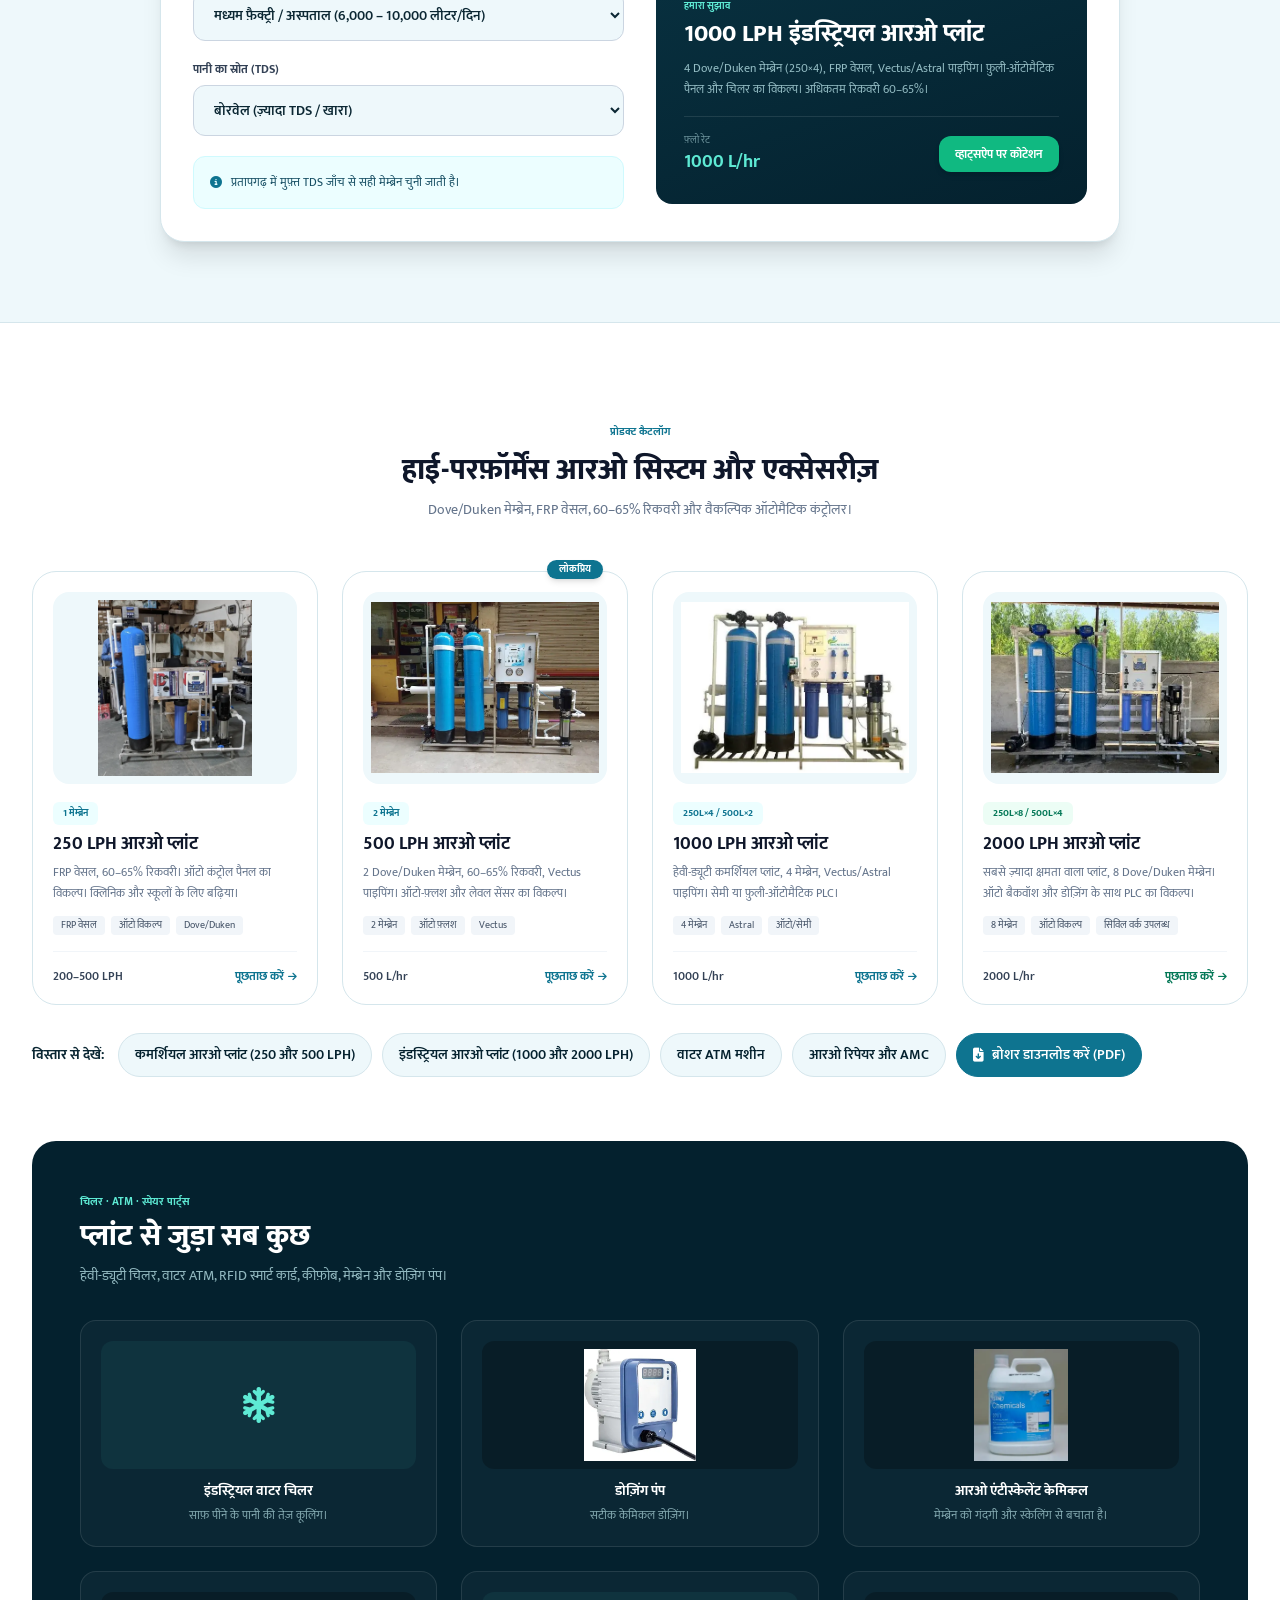
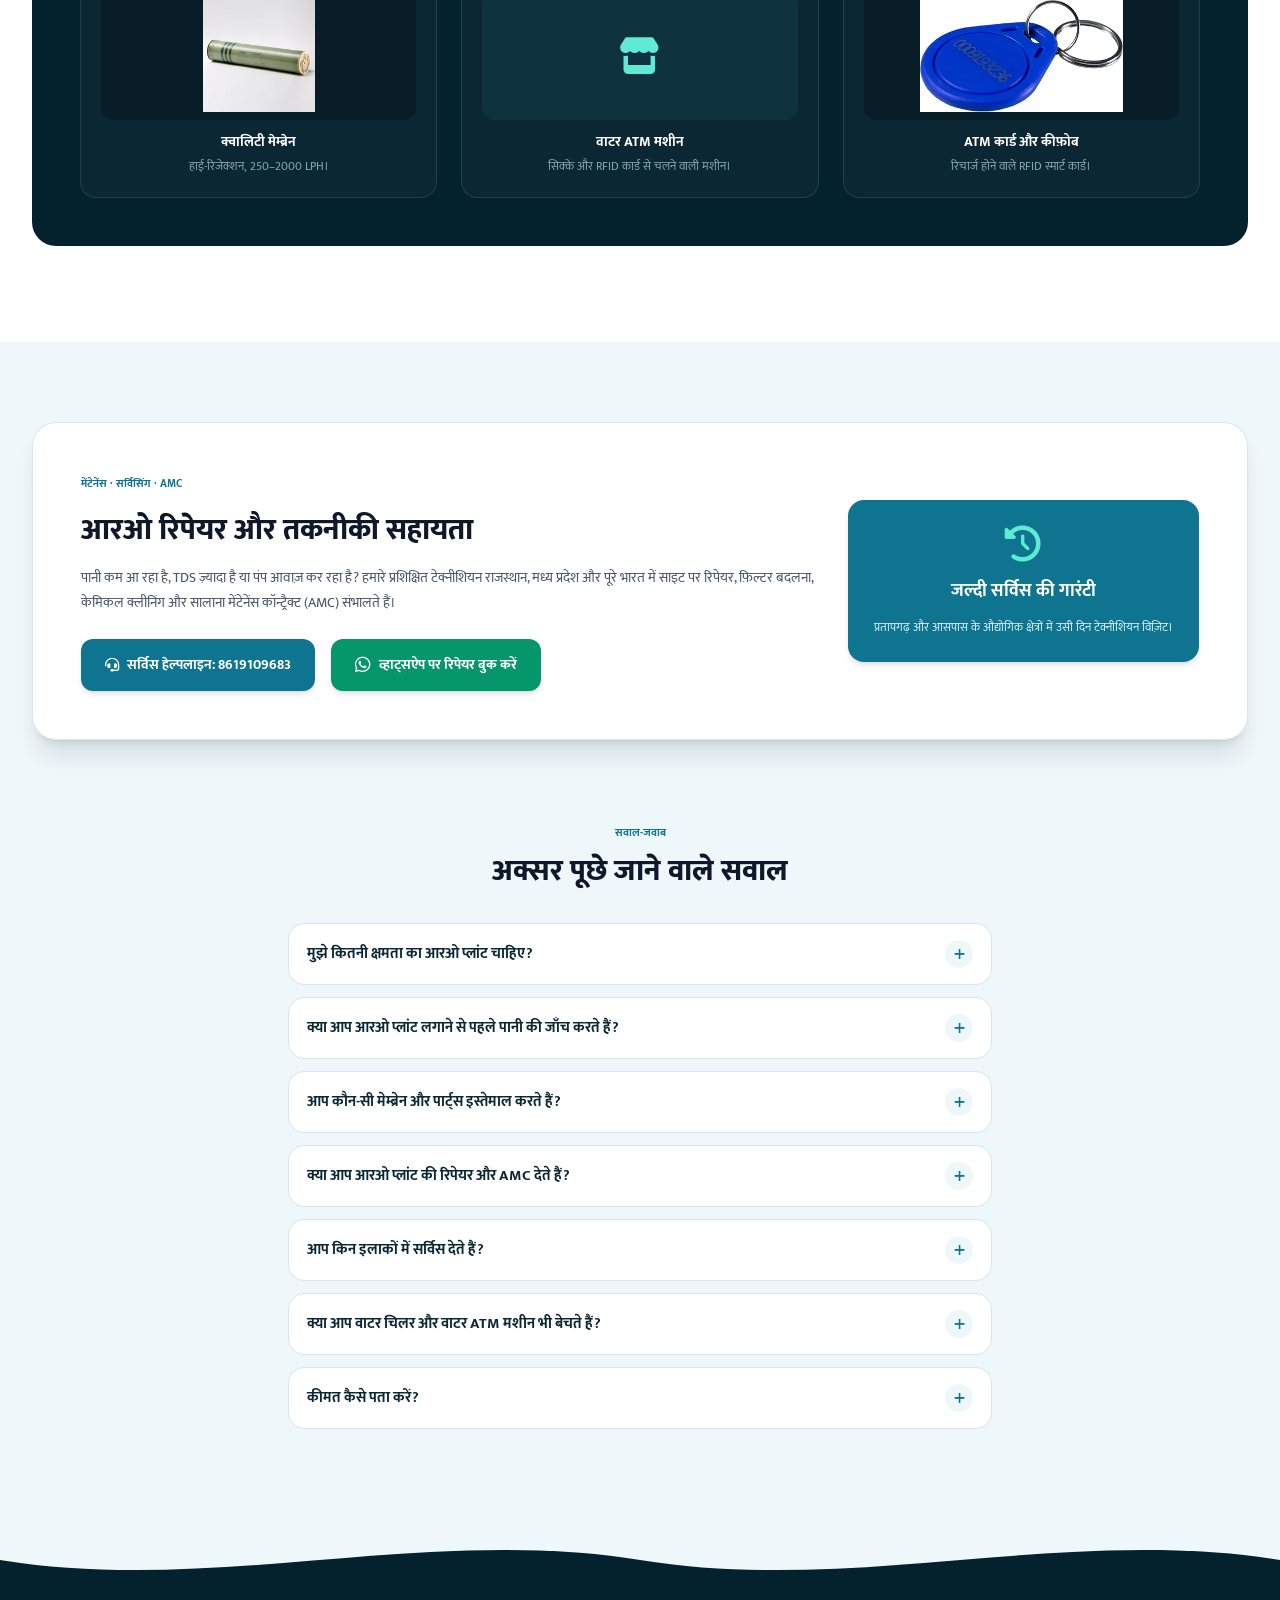
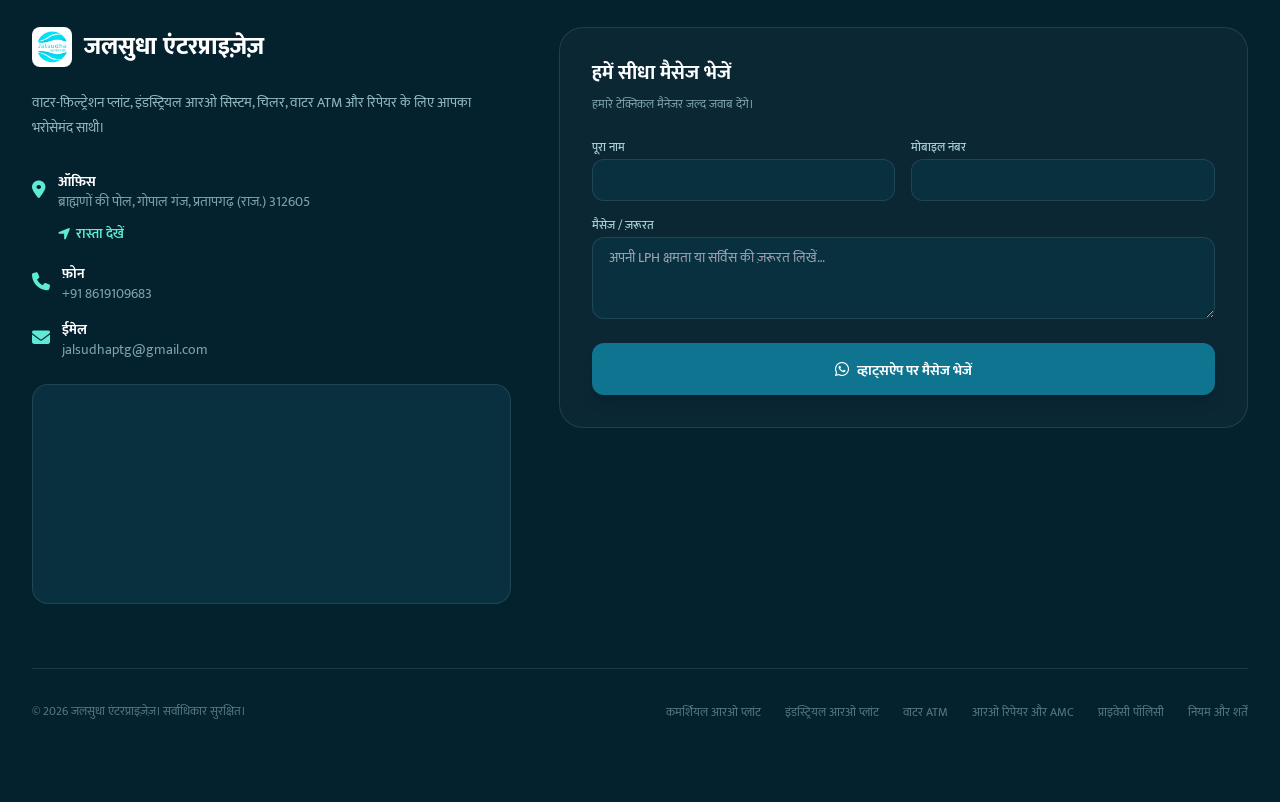
==== commit e9540f2b: "Switch fonts to Poppins (headings) and Inter (body) Co-Authored-By: Claude Opus 5.5 <noreply@anthrop" ====
--- a/hi/index.html
+++ b/hi/index.html
@@ -35,7 +35,7 @@
     <noscript><link rel="stylesheet" href="https://cdnjs.cloudflare.com/ajax/libs/font-awesome/6.4.0/css/all.min.css"></noscript>
     <link rel="preconnect" href="https://fonts.googleapis.com">
     <link rel="preconnect" href="https://fonts.gstatic.com" crossorigin>
-    <link href="https://fonts.googleapis.com/css2?family=Sora:wght@600;700;800&family=Plus+Jakarta+Sans:wght@300;400;500;600;700&family=JetBrains+Mono:wght@400;500;700&display=swap" rel="stylesheet">
+    <link href="https://fonts.googleapis.com/css2?family=Poppins:wght@600;700;800&family=Inter:wght@300;400;500;600;700&family=JetBrains+Mono:wght@400;500;700&display=swap" rel="stylesheet">
     <style>
         :root{
             --ink:#04212e; --ink-2:#08303f; --ink-3:#0d3d4f;
@@ -49,7 +49,7 @@
         body{ background:var(--paper); color:var(--text); }
         a, button, select, input[type="submit"], .cursor-pointer{ cursor:pointer !important; }
         ::selection{ background:var(--mint); color:var(--ink); }
-        .font-display{ font-family:'Sora',sans-serif; }
+        .font-display{ font-family:'Poppins',sans-serif; }
         .font-mono{ font-family:'JetBrains Mono',monospace; }
         h1,h2,h3{ text-wrap:balance; }
 
@@ -260,8 +260,8 @@
         .plant-svg{ display:block; width:100%; min-width:900px; height:auto; }
         @media (min-width:1024px){ .plant-svg{ min-width:0; } }
 
-        .plant-svg .lbl{ fill:#e6fbff; font:700 15px 'Plus Jakarta Sans', sans-serif; }
-        .plant-svg .sub{ fill:#9cc7d1; font:500 12px 'Plus Jakarta Sans', sans-serif; }
+        .plant-svg .lbl{ fill:#e6fbff; font:700 15px 'Inter', sans-serif; }
+        .plant-svg .sub{ fill:#9cc7d1; font:500 12px 'Inter', sans-serif; }
         .plant-svg .tag-t{ fill:#fff; font:700 12px 'JetBrains Mono', monospace; }
         .plant-svg .panel-t{ fill:#ef4444; font:700 12px 'JetBrains Mono', monospace; transition:fill .3s; }
         .running .plant-svg .panel-t{ fill:#22c55e; }
@@ -355,13 +355,13 @@
 
         /* ---------- Language switch + Hindi typography ---------- */
         .lang-btn{ height:40px; padding:0 14px; border-radius:12px; border:1.5px solid var(--line); background:#fff;
-            color:var(--aqua-deep); font:700 15px/1 'Mukta','Plus Jakarta Sans',sans-serif; cursor:pointer; transition:background .2s, border-color .2s; }
+            color:var(--aqua-deep); font:700 15px/1 'Mukta','Inter',sans-serif; cursor:pointer; transition:background .2s, border-color .2s; }
         .lang-btn:hover{ background:#ecfeff; border-color:var(--aqua); }
         .lang-btn:focus-visible{ outline:3px solid var(--aqua); outline-offset:2px; }
         /* Devanagari needs its own font, no letter-spacing (it breaks joined letters) and taller lines */
         html[lang="hi"] body, html[lang="hi"] .font-display, html[lang="hi"] .font-mono, html[lang="hi"] .eyebrow,
         html[lang="hi"] .chip, html[lang="hi"] .spec-strip, html[lang="hi"] .pl-txt, html[lang="hi"] input,
-        html[lang="hi"] select, html[lang="hi"] textarea, html[lang="hi"] button{ font-family:'Mukta','Plus Jakarta Sans',sans-serif; }
+        html[lang="hi"] select, html[lang="hi"] textarea, html[lang="hi"] button{ font-family:'Mukta','Inter',sans-serif; }
         html[lang="hi"] *{ letter-spacing:0 !important; }
         html[lang="hi"] h1, html[lang="hi"] h2, html[lang="hi"] h3, html[lang="hi"] .headline{ line-height:1.3 !important; }
         html[lang="hi"] p, html[lang="hi"] li{ line-height:1.75; }
--- a/tw.css
+++ b/tw.css
@@ -1 +1 @@
-*,:after,:before{--tw-border-spacing-x:0;--tw-border-spacing-y:0;--tw-translate-x:0;--tw-translate-y:0;--tw-rotate:0;--tw-skew-x:0;--tw-skew-y:0;--tw-scale-x:1;--tw-scale-y:1;--tw-pan-x: ;--tw-pan-y: ;--tw-pinch-zoom: ;--tw-scroll-snap-strictness:proximity;--tw-gradient-from-position: ;--tw-gradient-via-position: ;--tw-gradient-to-position: ;--tw-ordinal: ;--tw-slashed-zero: ;--tw-numeric-figure: ;--tw-numeric-spacing: ;--tw-numeric-fraction: ;--tw-ring-inset: ;--tw-ring-offset-width:0px;--tw-ring-offset-color:#fff;--tw-ring-color:rgba(59,130,246,.5);--tw-ring-offset-shadow:0 0 #0000;--tw-ring-shadow:0 0 #0000;--tw-shadow:0 0 #0000;--tw-shadow-colored:0 0 #0000;--tw-blur: ;--tw-brightness: ;--tw-contrast: ;--tw-grayscale: ;--tw-hue-rotate: ;--tw-invert: ;--tw-saturate: ;--tw-sepia: ;--tw-drop-shadow: ;--tw-backdrop-blur: ;--tw-backdrop-brightness: ;--tw-backdrop-contrast: ;--tw-backdrop-grayscale: ;--tw-backdrop-hue-rotate: ;--tw-backdrop-invert: ;--tw-backdrop-opacity: ;--tw-backdrop-saturate: ;--tw-backdrop-sepia: ;--tw-contain-size: ;--tw-contain-layout: ;--tw-contain-paint: ;--tw-contain-style: }::backdrop{--tw-border-spacing-x:0;--tw-border-spacing-y:0;--tw-translate-x:0;--tw-translate-y:0;--tw-rotate:0;--tw-skew-x:0;--tw-skew-y:0;--tw-scale-x:1;--tw-scale-y:1;--tw-pan-x: ;--tw-pan-y: ;--tw-pinch-zoom: ;--tw-scroll-snap-strictness:proximity;--tw-gradient-from-position: ;--tw-gradient-via-position: ;--tw-gradient-to-position: ;--tw-ordinal: ;--tw-slashed-zero: ;--tw-numeric-figure: ;--tw-numeric-spacing: ;--tw-numeric-fraction: ;--tw-ring-inset: ;--tw-ring-offset-width:0px;--tw-ring-offset-color:#fff;--tw-ring-color:rgba(59,130,246,.5);--tw-ring-offset-shadow:0 0 #0000;--tw-ring-shadow:0 0 #0000;--tw-shadow:0 0 #0000;--tw-shadow-colored:0 0 #0000;--tw-blur: ;--tw-brightness: ;--tw-contrast: ;--tw-grayscale: ;--tw-hue-rotate: ;--tw-invert: ;--tw-saturate: ;--tw-sepia: ;--tw-drop-shadow: ;--tw-backdrop-blur: ;--tw-backdrop-brightness: ;--tw-backdrop-contrast: ;--tw-backdrop-grayscale: ;--tw-backdrop-hue-rotate: ;--tw-backdrop-invert: ;--tw-backdrop-opacity: ;--tw-backdrop-saturate: ;--tw-backdrop-sepia: ;--tw-contain-size: ;--tw-contain-layout: ;--tw-contain-paint: ;--tw-contain-style: }/*! tailwindcss v3.4.17 | MIT License | https://tailwindcss.com*/*,:after,:before{border:0 solid #e5e7eb;box-sizing:border-box}:after,:before{--tw-content:""}:host,html{line-height:1.5;-webkit-text-size-adjust:100%;font-family:Plus Jakarta Sans,sans-serif;font-feature-settings:normal;font-variation-settings:normal;-moz-tab-size:4;-o-tab-size:4;tab-size:4;-webkit-tap-highlight-color:transparent}body{line-height:inherit;margin:0}hr{border-top-width:1px;color:inherit;height:0}abbr:where([title]){-webkit-text-decoration:underline dotted;text-decoration:underline dotted}h1,h2,h3,h4,h5,h6{font-size:inherit;font-weight:inherit}a{color:inherit;text-decoration:inherit}b,strong{font-weight:bolder}code,kbd,pre,samp{font-family:JetBrains Mono,monospace;font-feature-settings:normal;font-size:1em;font-variation-settings:normal}small{font-size:80%}sub,sup{font-size:75%;line-height:0;position:relative;vertical-align:baseline}sub{bottom:-.25em}sup{top:-.5em}table{border-collapse:collapse;border-color:inherit;text-indent:0}button,input,optgroup,select,textarea{color:inherit;font-family:inherit;font-feature-settings:inherit;font-size:100%;font-variation-settings:inherit;font-weight:inherit;letter-spacing:inherit;line-height:inherit;margin:0;padding:0}button,select{text-transform:none}button,input:where([type=button]),input:where([type=reset]),input:where([type=submit]){-webkit-appearance:button;background-color:transparent;background-image:none}:-moz-focusring{outline:auto}:-moz-ui-invalid{box-shadow:none}progress{vertical-align:baseline}::-webkit-inner-spin-button,::-webkit-outer-spin-button{height:auto}[type=search]{-webkit-appearance:textfield;outline-offset:-2px}::-webkit-search-decoration{-webkit-appearance:none}::-webkit-file-upload-button{-webkit-appearance:button;font:inherit}summary{display:list-item}blockquote,dd,dl,figure,h1,h2,h3,h4,h5,h6,hr,p,pre{margin:0}fieldset{margin:0}fieldset,legend{padding:0}menu,ol,ul{list-style:none;margin:0;padding:0}dialog{padding:0}textarea{resize:vertical}input::-moz-placeholder,textarea::-moz-placeholder{color:#9ca3af;opacity:1}input::placeholder,textarea::placeholder{color:#9ca3af;opacity:1}[role=button],button{cursor:pointer}:disabled{cursor:default}audio,canvas,embed,iframe,img,object,svg,video{display:block;vertical-align:middle}img,video{height:auto;max-width:100%}[hidden]:where(:not([hidden=until-found])){display:none}.visible{visibility:visible}.fixed{position:fixed}.absolute{position:absolute}.relative{position:relative}.sticky{position:sticky}.inset-0{inset:0}.-right-3{right:-.75rem}.-top-3{top:-.75rem}.bottom-5{bottom:1.25rem}.bottom-6{bottom:1.5rem}.bottom-\[-1px\]{bottom:-1px}.left-0{left:0}.left-5{left:1.25rem}.right-5{right:1.25rem}.right-6{right:1.5rem}.top-0{top:0}.z-10{z-index:10}.z-50{z-index:50}.mx-auto{margin-left:auto;margin-right:auto}.mb-1{margin-bottom:.25rem}.mb-10{margin-bottom:2.5rem}.mb-12{margin-bottom:3rem}.mb-2{margin-bottom:.5rem}.mb-3{margin-bottom:.75rem}.mb-4{margin-bottom:1rem}.mb-5{margin-bottom:1.25rem}.mb-6{margin-bottom:1.5rem}.mb-7{margin-bottom:1.75rem}.mb-8{margin-bottom:2rem}.mr-1\.5{margin-right:.375rem}.mr-2{margin-right:.5rem}.mt-0\.5{margin-top:.125rem}.mt-1{margin-top:.25rem}.mt-1\.5{margin-top:.375rem}.mt-10{margin-top:2.5rem}.mt-16{margin-top:4rem}.mt-2{margin-top:.5rem}.mt-3{margin-top:.75rem}.mt-4{margin-top:1rem}.mt-5{margin-top:1.25rem}.mt-6{margin-top:1.5rem}.mt-7{margin-top:1.75rem}.mt-8{margin-top:2rem}.mt-9{margin-top:2.25rem}.block{display:block}.inline-block{display:inline-block}.flex{display:flex}.inline-flex{display:inline-flex}.table{display:table}.grid{display:grid}.hidden{display:none}.aspect-\[4\/5\]{aspect-ratio:4/5}.h-10{height:2.5rem}.h-11{height:2.75rem}.h-14{height:3.5rem}.h-2{height:.5rem}.h-20{height:5rem}.h-32{height:8rem}.h-48{height:12rem}.h-full{height:100%}.w-11{width:2.75rem}.w-14{width:3.5rem}.w-auto{width:auto}.w-fit{width:-moz-fit-content;width:fit-content}.w-full{width:100%}.max-w-2xl{max-width:42rem}.max-w-3xl{max-width:48rem}.max-w-5xl{max-width:64rem}.max-w-7xl{max-width:80rem}.max-w-xl{max-width:36rem}.flex-1{flex:1 1 0%}.shrink-0{flex-shrink:0}.transform{transform:translate(var(--tw-translate-x),var(--tw-translate-y)) rotate(var(--tw-rotate)) skewX(var(--tw-skew-x)) skewY(var(--tw-skew-y)) scaleX(var(--tw-scale-x)) scaleY(var(--tw-scale-y))}@keyframes pulse{50%{opacity:.5}}.animate-pulse{animation:pulse 2s cubic-bezier(.4,0,.6,1) infinite}.cursor-default{cursor:default}.cursor-pointer{cursor:pointer}.resize{resize:both}.grid-cols-2{grid-template-columns:repeat(2,minmax(0,1fr))}.flex-col{flex-direction:column}.flex-wrap{flex-wrap:wrap}.items-start{align-items:flex-start}.items-center{align-items:center}.justify-center{justify-content:center}.justify-between{justify-content:space-between}.gap-1{gap:.25rem}.gap-1\.5{gap:.375rem}.gap-12{gap:3rem}.gap-2{gap:.5rem}.gap-2\.5{gap:.625rem}.gap-3{gap:.75rem}.gap-3\.5{gap:.875rem}.gap-4{gap:1rem}.gap-6{gap:1.5rem}.gap-7{gap:1.75rem}.gap-8{gap:2rem}.gap-x-6{-moz-column-gap:1.5rem;column-gap:1.5rem}.gap-y-2{row-gap:.5rem}.space-y-1>:not([hidden])~:not([hidden]){--tw-space-y-reverse:0;margin-bottom:calc(.25rem*var(--tw-space-y-reverse));margin-top:calc(.25rem*(1 - var(--tw-space-y-reverse)))}.space-y-3>:not([hidden])~:not([hidden]){--tw-space-y-reverse:0;margin-bottom:calc(.75rem*var(--tw-space-y-reverse));margin-top:calc(.75rem*(1 - var(--tw-space-y-reverse)))}.space-y-4>:not([hidden])~:not([hidden]){--tw-space-y-reverse:0;margin-bottom:calc(1rem*var(--tw-space-y-reverse));margin-top:calc(1rem*(1 - var(--tw-space-y-reverse)))}.space-y-5>:not([hidden])~:not([hidden]){--tw-space-y-reverse:0;margin-bottom:calc(1.25rem*var(--tw-space-y-reverse));margin-top:calc(1.25rem*(1 - var(--tw-space-y-reverse)))}.space-y-6>:not([hidden])~:not([hidden]){--tw-space-y-reverse:0;margin-bottom:calc(1.5rem*var(--tw-space-y-reverse));margin-top:calc(1.5rem*(1 - var(--tw-space-y-reverse)))}.overflow-hidden{overflow:hidden}.scroll-smooth{scroll-behavior:smooth}.rounded{border-radius:.25rem}.rounded-2xl{border-radius:1rem}.rounded-3xl{border-radius:1.5rem}.rounded-full{border-radius:9999px}.rounded-lg{border-radius:.5rem}.rounded-md{border-radius:.375rem}.rounded-xl{border-radius:.75rem}.border{border-width:1px}.border-y{border-top-width:1px}.border-b,.border-y{border-bottom-width:1px}.border-t{border-top-width:1px}.border-\[var\(--line\)\]{border-color:var(--line)}.border-cyan-100{--tw-border-opacity:1;border-color:rgb(207 250 254/var(--tw-border-opacity,1))}.border-emerald-200{--tw-border-opacity:1;border-color:rgb(167 243 208/var(--tw-border-opacity,1))}.border-slate-100{--tw-border-opacity:1;border-color:rgb(241 245 249/var(--tw-border-opacity,1))}.border-slate-200{--tw-border-opacity:1;border-color:rgb(226 232 240/var(--tw-border-opacity,1))}.border-slate-300{--tw-border-opacity:1;border-color:rgb(203 213 225/var(--tw-border-opacity,1))}.border-white\/10{border-color:hsla(0,0%,100%,.1)}.border-white\/5{border-color:hsla(0,0%,100%,.05)}.bg-\[var\(--paper\)\]{background-color:var(--paper)}.bg-cyan-50{--tw-bg-opacity:1;background-color:rgb(236 254 255/var(--tw-bg-opacity,1))}.bg-emerald-50{--tw-bg-opacity:1;background-color:rgb(236 253 245/var(--tw-bg-opacity,1))}.bg-emerald-500{--tw-bg-opacity:1;background-color:rgb(16 185 129/var(--tw-bg-opacity,1))}.bg-emerald-600{--tw-bg-opacity:1;background-color:rgb(5 150 105/var(--tw-bg-opacity,1))}.bg-slate-100{--tw-bg-opacity:1;background-color:rgb(241 245 249/var(--tw-bg-opacity,1))}.bg-white{--tw-bg-opacity:1;background-color:rgb(255 255 255/var(--tw-bg-opacity,1))}.bg-white\/90{background-color:hsla(0,0%,100%,.9)}.object-contain{-o-object-fit:contain;object-fit:contain}.object-cover{-o-object-fit:cover;object-fit:cover}.p-1{padding:.25rem}.p-2{padding:.5rem}.p-3{padding:.75rem}.p-4{padding:1rem}.p-5{padding:1.25rem}.p-6{padding:1.5rem}.p-7{padding:1.75rem}.p-8{padding:2rem}.px-2{padding-left:.5rem;padding-right:.5rem}.px-2\.5{padding-left:.625rem;padding-right:.625rem}.px-3{padding-left:.75rem;padding-right:.75rem}.px-3\.5{padding-left:.875rem;padding-right:.875rem}.px-4{padding-left:1rem;padding-right:1rem}.px-5{padding-left:1.25rem;padding-right:1.25rem}.px-6{padding-left:1.5rem;padding-right:1.5rem}.px-7{padding-left:1.75rem;padding-right:1.75rem}.py-0\.5{padding-bottom:.125rem;padding-top:.125rem}.py-1{padding-bottom:.25rem;padding-top:.25rem}.py-1\.5{padding-bottom:.375rem;padding-top:.375rem}.py-14{padding-bottom:3.5rem;padding-top:3.5rem}.py-2{padding-bottom:.5rem;padding-top:.5rem}.py-2\.5{padding-bottom:.625rem;padding-top:.625rem}.py-3{padding-bottom:.75rem;padding-top:.75rem}.py-3\.5{padding-bottom:.875rem;padding-top:.875rem}.py-4{padding-bottom:1rem;padding-top:1rem}.py-7{padding-bottom:1.75rem;padding-top:1.75rem}.pb-16{padding-bottom:4rem}.pb-20{padding-bottom:5rem}.pt-12{padding-top:3rem}.pt-2{padding-top:.5rem}.pt-3{padding-top:.75rem}.pt-4{padding-top:1rem}.pt-8{padding-top:2rem}.text-center{text-align:center}.text-right{text-align:right}.font-display{font-family:Sora,sans-serif}.font-mono{font-family:JetBrains Mono,monospace}.text-2xl{font-size:1.5rem;line-height:2rem}.text-3xl{font-size:1.875rem;line-height:2.25rem}.text-4xl{font-size:2.25rem;line-height:2.5rem}.text-\[10px\]{font-size:10px}.text-\[11px\]{font-size:11px}.text-\[8px\]{font-size:8px}.text-base{font-size:1rem;line-height:1.5rem}.text-lg{font-size:1.125rem;line-height:1.75rem}.text-sm{font-size:.875rem;line-height:1.25rem}.text-xl{font-size:1.25rem;line-height:1.75rem}.text-xs{font-size:.75rem;line-height:1rem}.font-bold{font-weight:700}.font-extrabold{font-weight:800}.font-light{font-weight:300}.font-medium{font-weight:500}.font-semibold{font-weight:600}.uppercase{text-transform:uppercase}.leading-\[1\.05\]{line-height:1.05}.leading-relaxed{line-height:1.625}.leading-snug{line-height:1.375}.tracking-tight{letter-spacing:-.025em}.tracking-wide{letter-spacing:.025em}.text-\[var\(--aqua-deep\)\]{color:var(--aqua-deep)}.text-\[var\(--muted\)\]{color:var(--muted)}.text-cyan-100\/40{color:rgba(207,250,254,.4)}.text-cyan-100\/50{color:rgba(207,250,254,.5)}.text-cyan-100\/60{color:rgba(207,250,254,.6)}.text-cyan-100\/70{color:rgba(207,250,254,.7)}.text-cyan-100\/80{color:rgba(207,250,254,.8)}.text-cyan-200\/80{color:rgba(165,243,252,.8)}.text-cyan-50{--tw-text-opacity:1;color:rgb(236 254 255/var(--tw-text-opacity,1))}.text-cyan-50\/90{color:rgba(236,254,255,.9)}.text-cyan-700{--tw-text-opacity:1;color:rgb(14 116 144/var(--tw-text-opacity,1))}.text-cyan-900{--tw-text-opacity:1;color:rgb(22 78 99/var(--tw-text-opacity,1))}.text-emerald-400{--tw-text-opacity:1;color:rgb(52 211 153/var(--tw-text-opacity,1))}.text-emerald-700{--tw-text-opacity:1;color:rgb(4 120 87/var(--tw-text-opacity,1))}.text-emerald-800{--tw-text-opacity:1;color:rgb(6 95 70/var(--tw-text-opacity,1))}.text-slate-300{--tw-text-opacity:1;color:rgb(203 213 225/var(--tw-text-opacity,1))}.text-slate-500{--tw-text-opacity:1;color:rgb(100 116 139/var(--tw-text-opacity,1))}.text-slate-600{--tw-text-opacity:1;color:rgb(71 85 105/var(--tw-text-opacity,1))}.text-slate-700{--tw-text-opacity:1;color:rgb(51 65 85/var(--tw-text-opacity,1))}.text-slate-800{--tw-text-opacity:1;color:rgb(30 41 59/var(--tw-text-opacity,1))}.text-slate-900{--tw-text-opacity:1;color:rgb(15 23 42/var(--tw-text-opacity,1))}.text-white{--tw-text-opacity:1;color:rgb(255 255 255/var(--tw-text-opacity,1))}.underline{text-decoration-line:underline}.antialiased{-webkit-font-smoothing:antialiased;-moz-osx-font-smoothing:grayscale}.opacity-90{opacity:.9}.shadow-2xl{--tw-shadow:0 25px 50px -12px rgba(0,0,0,.25);--tw-shadow-colored:0 25px 50px -12px var(--tw-shadow-color)}.shadow-2xl,.shadow-inner{box-shadow:var(--tw-ring-offset-shadow,0 0 #0000),var(--tw-ring-shadow,0 0 #0000),var(--tw-shadow)}.shadow-inner{--tw-shadow:inset 0 2px 4px 0 rgba(0,0,0,.05);--tw-shadow-colored:inset 0 2px 4px 0 var(--tw-shadow-color)}.shadow-lg{--tw-shadow:0 10px 15px -3px rgba(0,0,0,.1),0 4px 6px -4px rgba(0,0,0,.1);--tw-shadow-colored:0 10px 15px -3px var(--tw-shadow-color),0 4px 6px -4px var(--tw-shadow-color)}.shadow-lg,.shadow-md{box-shadow:var(--tw-ring-offset-shadow,0 0 #0000),var(--tw-ring-shadow,0 0 #0000),var(--tw-shadow)}.shadow-md{--tw-shadow:0 4px 6px -1px rgba(0,0,0,.1),0 2px 4px -2px rgba(0,0,0,.1);--tw-shadow-colored:0 4px 6px -1px var(--tw-shadow-color),0 2px 4px -2px var(--tw-shadow-color)}.shadow-xl{--tw-shadow:0 20px 25px -5px rgba(0,0,0,.1),0 8px 10px -6px rgba(0,0,0,.1);--tw-shadow-colored:0 20px 25px -5px var(--tw-shadow-color),0 8px 10px -6px var(--tw-shadow-color);box-shadow:var(--tw-ring-offset-shadow,0 0 #0000),var(--tw-ring-shadow,0 0 #0000),var(--tw-shadow)}.ring{--tw-ring-offset-shadow:var(--tw-ring-inset) 0 0 0 var(--tw-ring-offset-width) var(--tw-ring-offset-color);--tw-ring-shadow:var(--tw-ring-inset) 0 0 0 calc(3px + var(--tw-ring-offset-width)) var(--tw-ring-color);box-shadow:var(--tw-ring-offset-shadow),var(--tw-ring-shadow),var(--tw-shadow,0 0 #0000)}.filter{filter:var(--tw-blur) var(--tw-brightness) var(--tw-contrast) var(--tw-grayscale) var(--tw-hue-rotate) var(--tw-invert) var(--tw-saturate) var(--tw-sepia) var(--tw-drop-shadow)}.backdrop-blur-md{--tw-backdrop-blur:blur(12px);-webkit-backdrop-filter:var(--tw-backdrop-blur) var(--tw-backdrop-brightness) var(--tw-backdrop-contrast) var(--tw-backdrop-grayscale) var(--tw-backdrop-hue-rotate) var(--tw-backdrop-invert) var(--tw-backdrop-opacity) var(--tw-backdrop-saturate) var(--tw-backdrop-sepia);backdrop-filter:var(--tw-backdrop-blur) var(--tw-backdrop-brightness) var(--tw-backdrop-contrast) var(--tw-backdrop-grayscale) var(--tw-backdrop-hue-rotate) var(--tw-backdrop-invert) var(--tw-backdrop-opacity) var(--tw-backdrop-saturate) var(--tw-backdrop-sepia)}.transition-all{transition-duration:.15s;transition-property:all;transition-timing-function:cubic-bezier(.4,0,.2,1)}.transition-colors{transition-duration:.15s;transition-property:color,background-color,border-color,text-decoration-color,fill,stroke;transition-timing-function:cubic-bezier(.4,0,.2,1)}.transition-transform{transition-duration:.15s;transition-property:transform;transition-timing-function:cubic-bezier(.4,0,.2,1)}.duration-200{transition-duration:.2s}.duration-300{transition-duration:.3s}.duration-500{transition-duration:.5s}.ease-in{transition-timing-function:cubic-bezier(.4,0,1,1)}.ease-in-out{transition-timing-function:cubic-bezier(.4,0,.2,1)}.ease-out{transition-timing-function:cubic-bezier(0,0,.2,1)}.hover\:-translate-y-0\.5:hover{--tw-translate-y:-0.125rem}.hover\:-translate-y-0\.5:hover,.hover\:-translate-y-1\.5:hover{transform:translate(var(--tw-translate-x),var(--tw-translate-y)) rotate(var(--tw-rotate)) skewX(var(--tw-skew-x)) skewY(var(--tw-skew-y)) scaleX(var(--tw-scale-x)) scaleY(var(--tw-scale-y))}.hover\:-translate-y-1\.5:hover{--tw-translate-y:-0.375rem}.hover\:border-cyan-300:hover{--tw-border-opacity:1;border-color:rgb(103 232 249/var(--tw-border-opacity,1))}.hover\:border-emerald-300:hover{--tw-border-opacity:1;border-color:rgb(110 231 183/var(--tw-border-opacity,1))}.hover\:bg-cyan-50:hover{--tw-bg-opacity:1;background-color:rgb(236 254 255/var(--tw-bg-opacity,1))}.hover\:bg-emerald-600:hover{--tw-bg-opacity:1;background-color:rgb(5 150 105/var(--tw-bg-opacity,1))}.hover\:text-cyan-700:hover{--tw-text-opacity:1;color:rgb(14 116 144/var(--tw-text-opacity,1))}.hover\:text-emerald-300:hover{--tw-text-opacity:1;color:rgb(110 231 183/var(--tw-text-opacity,1))}.hover\:text-white:hover{--tw-text-opacity:1;color:rgb(255 255 255/var(--tw-text-opacity,1))}.hover\:shadow-2xl:hover{--tw-shadow:0 25px 50px -12px rgba(0,0,0,.25);--tw-shadow-colored:0 25px 50px -12px var(--tw-shadow-color);box-shadow:var(--tw-ring-offset-shadow,0 0 #0000),var(--tw-ring-shadow,0 0 #0000),var(--tw-shadow)}.focus\:border-cyan-400:focus{--tw-border-opacity:1;border-color:rgb(34 211 238/var(--tw-border-opacity,1))}.focus\:outline-none:focus{outline:2px solid transparent;outline-offset:2px}.focus\:ring-2:focus{--tw-ring-offset-shadow:var(--tw-ring-inset) 0 0 0 var(--tw-ring-offset-width) var(--tw-ring-offset-color);--tw-ring-shadow:var(--tw-ring-inset) 0 0 0 calc(2px + var(--tw-ring-offset-width)) var(--tw-ring-color);box-shadow:var(--tw-ring-offset-shadow),var(--tw-ring-shadow),var(--tw-shadow,0 0 #0000)}.focus\:ring-cyan-500:focus{--tw-ring-opacity:1;--tw-ring-color:rgb(6 182 212/var(--tw-ring-opacity,1))}.group:hover .group-hover\:translate-x-1{--tw-translate-x:0.25rem}.group:hover .group-hover\:translate-x-1,.group:hover .group-hover\:translate-x-1\.5{transform:translate(var(--tw-translate-x),var(--tw-translate-y)) rotate(var(--tw-rotate)) skewX(var(--tw-skew-x)) skewY(var(--tw-skew-y)) scaleX(var(--tw-scale-x)) scaleY(var(--tw-scale-y))}.group:hover .group-hover\:translate-x-1\.5{--tw-translate-x:0.375rem}.group:hover .group-hover\:scale-105{--tw-scale-x:1.05;--tw-scale-y:1.05}.group:hover .group-hover\:scale-105,.group:hover .group-hover\:scale-110{transform:translate(var(--tw-translate-x),var(--tw-translate-y)) rotate(var(--tw-rotate)) skewX(var(--tw-skew-x)) skewY(var(--tw-skew-y)) scaleX(var(--tw-scale-x)) scaleY(var(--tw-scale-y))}.group:hover .group-hover\:scale-110{--tw-scale-x:1.1;--tw-scale-y:1.1}.group:hover .group-hover\:scale-125{--tw-scale-x:1.25;--tw-scale-y:1.25;transform:translate(var(--tw-translate-x),var(--tw-translate-y)) rotate(var(--tw-rotate)) skewX(var(--tw-skew-x)) skewY(var(--tw-skew-y)) scaleX(var(--tw-scale-x)) scaleY(var(--tw-scale-y))}.group:hover .group-hover\:text-cyan-700{--tw-text-opacity:1;color:rgb(14 116 144/var(--tw-text-opacity,1))}.group:hover .group-hover\:text-emerald-700{--tw-text-opacity:1;color:rgb(4 120 87/var(--tw-text-opacity,1))}@media (min-width:640px){.sm\:aspect-square{aspect-ratio:1/1}.sm\:h-16{height:4rem}.sm\:grid-cols-2{grid-template-columns:repeat(2,minmax(0,1fr))}.sm\:flex-row{flex-direction:row}.sm\:p-12{padding:3rem}.sm\:p-8{padding:2rem}.sm\:px-8{padding-left:2rem;padding-right:2rem}.sm\:py-20{padding-bottom:5rem;padding-top:5rem}.sm\:pb-24{padding-bottom:6rem}.sm\:text-3xl{font-size:1.875rem;line-height:2.25rem}.sm\:text-4xl{font-size:2.25rem;line-height:2.5rem}.sm\:text-5xl{font-size:3rem;line-height:1}.sm\:text-base{font-size:1rem;line-height:1.5rem}.sm\:text-lg{font-size:1.125rem;line-height:1.75rem}.sm\:text-xl{font-size:1.25rem;line-height:1.75rem}}@media (min-width:768px){.md\:col-span-4{grid-column:span 4/span 4}.md\:col-span-8{grid-column:span 8/span 8}.md\:hidden{display:none}.md\:grid-cols-12{grid-template-columns:repeat(12,minmax(0,1fr))}.md\:grid-cols-2{grid-template-columns:repeat(2,minmax(0,1fr))}.md\:grid-cols-3{grid-template-columns:repeat(3,minmax(0,1fr))}}@media (min-width:1024px){.lg\:col-span-5{grid-column:span 5/span 5}.lg\:col-span-7{grid-column:span 7/span 7}.lg\:flex{display:flex}.lg\:hidden{display:none}.lg\:grid-cols-12{grid-template-columns:repeat(12,minmax(0,1fr))}.lg\:grid-cols-2{grid-template-columns:repeat(2,minmax(0,1fr))}.lg\:grid-cols-4{grid-template-columns:repeat(4,minmax(0,1fr))}.lg\:gap-12{gap:3rem}.lg\:gap-16{gap:4rem}.lg\:gap-3{gap:.75rem}.lg\:py-24{padding-bottom:6rem;padding-top:6rem}.lg\:pb-28{padding-bottom:7rem}.lg\:pt-20{padding-top:5rem}.lg\:text-\[4\.1rem\]{font-size:4.1rem}}@media (min-width:1280px){.xl\:gap-9{gap:2.25rem}}+*,:after,:before{--tw-border-spacing-x:0;--tw-border-spacing-y:0;--tw-translate-x:0;--tw-translate-y:0;--tw-rotate:0;--tw-skew-x:0;--tw-skew-y:0;--tw-scale-x:1;--tw-scale-y:1;--tw-pan-x: ;--tw-pan-y: ;--tw-pinch-zoom: ;--tw-scroll-snap-strictness:proximity;--tw-gradient-from-position: ;--tw-gradient-via-position: ;--tw-gradient-to-position: ;--tw-ordinal: ;--tw-slashed-zero: ;--tw-numeric-figure: ;--tw-numeric-spacing: ;--tw-numeric-fraction: ;--tw-ring-inset: ;--tw-ring-offset-width:0px;--tw-ring-offset-color:#fff;--tw-ring-color:rgba(59,130,246,.5);--tw-ring-offset-shadow:0 0 #0000;--tw-ring-shadow:0 0 #0000;--tw-shadow:0 0 #0000;--tw-shadow-colored:0 0 #0000;--tw-blur: ;--tw-brightness: ;--tw-contrast: ;--tw-grayscale: ;--tw-hue-rotate: ;--tw-invert: ;--tw-saturate: ;--tw-sepia: ;--tw-drop-shadow: ;--tw-backdrop-blur: ;--tw-backdrop-brightness: ;--tw-backdrop-contrast: ;--tw-backdrop-grayscale: ;--tw-backdrop-hue-rotate: ;--tw-backdrop-invert: ;--tw-backdrop-opacity: ;--tw-backdrop-saturate: ;--tw-backdrop-sepia: ;--tw-contain-size: ;--tw-contain-layout: ;--tw-contain-paint: ;--tw-contain-style: }::backdrop{--tw-border-spacing-x:0;--tw-border-spacing-y:0;--tw-translate-x:0;--tw-translate-y:0;--tw-rotate:0;--tw-skew-x:0;--tw-skew-y:0;--tw-scale-x:1;--tw-scale-y:1;--tw-pan-x: ;--tw-pan-y: ;--tw-pinch-zoom: ;--tw-scroll-snap-strictness:proximity;--tw-gradient-from-position: ;--tw-gradient-via-position: ;--tw-gradient-to-position: ;--tw-ordinal: ;--tw-slashed-zero: ;--tw-numeric-figure: ;--tw-numeric-spacing: ;--tw-numeric-fraction: ;--tw-ring-inset: ;--tw-ring-offset-width:0px;--tw-ring-offset-color:#fff;--tw-ring-color:rgba(59,130,246,.5);--tw-ring-offset-shadow:0 0 #0000;--tw-ring-shadow:0 0 #0000;--tw-shadow:0 0 #0000;--tw-shadow-colored:0 0 #0000;--tw-blur: ;--tw-brightness: ;--tw-contrast: ;--tw-grayscale: ;--tw-hue-rotate: ;--tw-invert: ;--tw-saturate: ;--tw-sepia: ;--tw-drop-shadow: ;--tw-backdrop-blur: ;--tw-backdrop-brightness: ;--tw-backdrop-contrast: ;--tw-backdrop-grayscale: ;--tw-backdrop-hue-rotate: ;--tw-backdrop-invert: ;--tw-backdrop-opacity: ;--tw-backdrop-saturate: ;--tw-backdrop-sepia: ;--tw-contain-size: ;--tw-contain-layout: ;--tw-contain-paint: ;--tw-contain-style: }/*! tailwindcss v3.4.17 | MIT License | https://tailwindcss.com*/*,:after,:before{border:0 solid #e5e7eb;box-sizing:border-box}:after,:before{--tw-content:""}:host,html{line-height:1.5;-webkit-text-size-adjust:100%;font-family:Inter,sans-serif;font-feature-settings:normal;font-variation-settings:normal;-moz-tab-size:4;-o-tab-size:4;tab-size:4;-webkit-tap-highlight-color:transparent}body{line-height:inherit;margin:0}hr{border-top-width:1px;color:inherit;height:0}abbr:where([title]){-webkit-text-decoration:underline dotted;text-decoration:underline dotted}h1,h2,h3,h4,h5,h6{font-size:inherit;font-weight:inherit}a{color:inherit;text-decoration:inherit}b,strong{font-weight:bolder}code,kbd,pre,samp{font-family:JetBrains Mono,monospace;font-feature-settings:normal;font-size:1em;font-variation-settings:normal}small{font-size:80%}sub,sup{font-size:75%;line-height:0;position:relative;vertical-align:baseline}sub{bottom:-.25em}sup{top:-.5em}table{border-collapse:collapse;border-color:inherit;text-indent:0}button,input,optgroup,select,textarea{color:inherit;font-family:inherit;font-feature-settings:inherit;font-size:100%;font-variation-settings:inherit;font-weight:inherit;letter-spacing:inherit;line-height:inherit;margin:0;padding:0}button,select{text-transform:none}button,input:where([type=button]),input:where([type=reset]),input:where([type=submit]){-webkit-appearance:button;background-color:transparent;background-image:none}:-moz-focusring{outline:auto}:-moz-ui-invalid{box-shadow:none}progress{vertical-align:baseline}::-webkit-inner-spin-button,::-webkit-outer-spin-button{height:auto}[type=search]{-webkit-appearance:textfield;outline-offset:-2px}::-webkit-search-decoration{-webkit-appearance:none}::-webkit-file-upload-button{-webkit-appearance:button;font:inherit}summary{display:list-item}blockquote,dd,dl,figure,h1,h2,h3,h4,h5,h6,hr,p,pre{margin:0}fieldset{margin:0}fieldset,legend{padding:0}menu,ol,ul{list-style:none;margin:0;padding:0}dialog{padding:0}textarea{resize:vertical}input::-moz-placeholder,textarea::-moz-placeholder{color:#9ca3af;opacity:1}input::placeholder,textarea::placeholder{color:#9ca3af;opacity:1}[role=button],button{cursor:pointer}:disabled{cursor:default}audio,canvas,embed,iframe,img,object,svg,video{display:block;vertical-align:middle}img,video{height:auto;max-width:100%}[hidden]:where(:not([hidden=until-found])){display:none}.visible{visibility:visible}.fixed{position:fixed}.absolute{position:absolute}.relative{position:relative}.sticky{position:sticky}.inset-0{inset:0}.-right-3{right:-.75rem}.-top-3{top:-.75rem}.bottom-5{bottom:1.25rem}.bottom-6{bottom:1.5rem}.bottom-\[-1px\]{bottom:-1px}.left-0{left:0}.left-5{left:1.25rem}.right-5{right:1.25rem}.right-6{right:1.5rem}.top-0{top:0}.z-10{z-index:10}.z-50{z-index:50}.mx-auto{margin-left:auto;margin-right:auto}.mb-1{margin-bottom:.25rem}.mb-10{margin-bottom:2.5rem}.mb-12{margin-bottom:3rem}.mb-2{margin-bottom:.5rem}.mb-3{margin-bottom:.75rem}.mb-4{margin-bottom:1rem}.mb-5{margin-bottom:1.25rem}.mb-6{margin-bottom:1.5rem}.mb-7{margin-bottom:1.75rem}.mb-8{margin-bottom:2rem}.mr-1\.5{margin-right:.375rem}.mr-2{margin-right:.5rem}.mt-0\.5{margin-top:.125rem}.mt-1{margin-top:.25rem}.mt-1\.5{margin-top:.375rem}.mt-10{margin-top:2.5rem}.mt-16{margin-top:4rem}.mt-2{margin-top:.5rem}.mt-3{margin-top:.75rem}.mt-4{margin-top:1rem}.mt-5{margin-top:1.25rem}.mt-6{margin-top:1.5rem}.mt-7{margin-top:1.75rem}.mt-8{margin-top:2rem}.mt-9{margin-top:2.25rem}.block{display:block}.inline-block{display:inline-block}.flex{display:flex}.inline-flex{display:inline-flex}.table{display:table}.grid{display:grid}.hidden{display:none}.aspect-\[4\/5\]{aspect-ratio:4/5}.h-10{height:2.5rem}.h-11{height:2.75rem}.h-14{height:3.5rem}.h-2{height:.5rem}.h-20{height:5rem}.h-32{height:8rem}.h-48{height:12rem}.h-full{height:100%}.w-11{width:2.75rem}.w-14{width:3.5rem}.w-auto{width:auto}.w-fit{width:-moz-fit-content;width:fit-content}.w-full{width:100%}.max-w-2xl{max-width:42rem}.max-w-3xl{max-width:48rem}.max-w-5xl{max-width:64rem}.max-w-7xl{max-width:80rem}.max-w-xl{max-width:36rem}.flex-1{flex:1 1 0%}.shrink-0{flex-shrink:0}.transform{transform:translate(var(--tw-translate-x),var(--tw-translate-y)) rotate(var(--tw-rotate)) skewX(var(--tw-skew-x)) skewY(var(--tw-skew-y)) scaleX(var(--tw-scale-x)) scaleY(var(--tw-scale-y))}@keyframes pulse{50%{opacity:.5}}.animate-pulse{animation:pulse 2s cubic-bezier(.4,0,.6,1) infinite}.cursor-default{cursor:default}.cursor-pointer{cursor:pointer}.resize{resize:both}.grid-cols-2{grid-template-columns:repeat(2,minmax(0,1fr))}.flex-col{flex-direction:column}.flex-wrap{flex-wrap:wrap}.items-start{align-items:flex-start}.items-center{align-items:center}.justify-center{justify-content:center}.justify-between{justify-content:space-between}.gap-1{gap:.25rem}.gap-1\.5{gap:.375rem}.gap-12{gap:3rem}.gap-2{gap:.5rem}.gap-2\.5{gap:.625rem}.gap-3{gap:.75rem}.gap-3\.5{gap:.875rem}.gap-4{gap:1rem}.gap-6{gap:1.5rem}.gap-7{gap:1.75rem}.gap-8{gap:2rem}.gap-x-6{-moz-column-gap:1.5rem;column-gap:1.5rem}.gap-y-2{row-gap:.5rem}.space-y-1>:not([hidden])~:not([hidden]){--tw-space-y-reverse:0;margin-bottom:calc(.25rem*var(--tw-space-y-reverse));margin-top:calc(.25rem*(1 - var(--tw-space-y-reverse)))}.space-y-3>:not([hidden])~:not([hidden]){--tw-space-y-reverse:0;margin-bottom:calc(.75rem*var(--tw-space-y-reverse));margin-top:calc(.75rem*(1 - var(--tw-space-y-reverse)))}.space-y-4>:not([hidden])~:not([hidden]){--tw-space-y-reverse:0;margin-bottom:calc(1rem*var(--tw-space-y-reverse));margin-top:calc(1rem*(1 - var(--tw-space-y-reverse)))}.space-y-5>:not([hidden])~:not([hidden]){--tw-space-y-reverse:0;margin-bottom:calc(1.25rem*var(--tw-space-y-reverse));margin-top:calc(1.25rem*(1 - var(--tw-space-y-reverse)))}.space-y-6>:not([hidden])~:not([hidden]){--tw-space-y-reverse:0;margin-bottom:calc(1.5rem*var(--tw-space-y-reverse));margin-top:calc(1.5rem*(1 - var(--tw-space-y-reverse)))}.overflow-hidden{overflow:hidden}.scroll-smooth{scroll-behavior:smooth}.rounded{border-radius:.25rem}.rounded-2xl{border-radius:1rem}.rounded-3xl{border-radius:1.5rem}.rounded-full{border-radius:9999px}.rounded-lg{border-radius:.5rem}.rounded-md{border-radius:.375rem}.rounded-xl{border-radius:.75rem}.border{border-width:1px}.border-y{border-top-width:1px}.border-b,.border-y{border-bottom-width:1px}.border-t{border-top-width:1px}.border-\[var\(--line\)\]{border-color:var(--line)}.border-cyan-100{--tw-border-opacity:1;border-color:rgb(207 250 254/var(--tw-border-opacity,1))}.border-emerald-200{--tw-border-opacity:1;border-color:rgb(167 243 208/var(--tw-border-opacity,1))}.border-slate-100{--tw-border-opacity:1;border-color:rgb(241 245 249/var(--tw-border-opacity,1))}.border-slate-200{--tw-border-opacity:1;border-color:rgb(226 232 240/var(--tw-border-opacity,1))}.border-slate-300{--tw-border-opacity:1;border-color:rgb(203 213 225/var(--tw-border-opacity,1))}.border-white\/10{border-color:hsla(0,0%,100%,.1)}.border-white\/5{border-color:hsla(0,0%,100%,.05)}.bg-\[var\(--paper\)\]{background-color:var(--paper)}.bg-cyan-50{--tw-bg-opacity:1;background-color:rgb(236 254 255/var(--tw-bg-opacity,1))}.bg-emerald-50{--tw-bg-opacity:1;background-color:rgb(236 253 245/var(--tw-bg-opacity,1))}.bg-emerald-500{--tw-bg-opacity:1;background-color:rgb(16 185 129/var(--tw-bg-opacity,1))}.bg-emerald-600{--tw-bg-opacity:1;background-color:rgb(5 150 105/var(--tw-bg-opacity,1))}.bg-slate-100{--tw-bg-opacity:1;background-color:rgb(241 245 249/var(--tw-bg-opacity,1))}.bg-white{--tw-bg-opacity:1;background-color:rgb(255 255 255/var(--tw-bg-opacity,1))}.bg-white\/90{background-color:hsla(0,0%,100%,.9)}.object-contain{-o-object-fit:contain;object-fit:contain}.object-cover{-o-object-fit:cover;object-fit:cover}.p-1{padding:.25rem}.p-2{padding:.5rem}.p-3{padding:.75rem}.p-4{padding:1rem}.p-5{padding:1.25rem}.p-6{padding:1.5rem}.p-7{padding:1.75rem}.p-8{padding:2rem}.px-2{padding-left:.5rem;padding-right:.5rem}.px-2\.5{padding-left:.625rem;padding-right:.625rem}.px-3{padding-left:.75rem;padding-right:.75rem}.px-3\.5{padding-left:.875rem;padding-right:.875rem}.px-4{padding-left:1rem;padding-right:1rem}.px-5{padding-left:1.25rem;padding-right:1.25rem}.px-6{padding-left:1.5rem;padding-right:1.5rem}.px-7{padding-left:1.75rem;padding-right:1.75rem}.py-0\.5{padding-bottom:.125rem;padding-top:.125rem}.py-1{padding-bottom:.25rem;padding-top:.25rem}.py-1\.5{padding-bottom:.375rem;padding-top:.375rem}.py-14{padding-bottom:3.5rem;padding-top:3.5rem}.py-2{padding-bottom:.5rem;padding-top:.5rem}.py-2\.5{padding-bottom:.625rem;padding-top:.625rem}.py-3{padding-bottom:.75rem;padding-top:.75rem}.py-3\.5{padding-bottom:.875rem;padding-top:.875rem}.py-4{padding-bottom:1rem;padding-top:1rem}.py-7{padding-bottom:1.75rem;padding-top:1.75rem}.pb-16{padding-bottom:4rem}.pb-20{padding-bottom:5rem}.pt-12{padding-top:3rem}.pt-2{padding-top:.5rem}.pt-3{padding-top:.75rem}.pt-4{padding-top:1rem}.pt-8{padding-top:2rem}.text-center{text-align:center}.text-right{text-align:right}.font-display{font-family:Poppins,sans-serif}.font-mono{font-family:JetBrains Mono,monospace}.text-2xl{font-size:1.5rem;line-height:2rem}.text-3xl{font-size:1.875rem;line-height:2.25rem}.text-4xl{font-size:2.25rem;line-height:2.5rem}.text-\[10px\]{font-size:10px}.text-\[11px\]{font-size:11px}.text-\[8px\]{font-size:8px}.text-base{font-size:1rem;line-height:1.5rem}.text-lg{font-size:1.125rem;line-height:1.75rem}.text-sm{font-size:.875rem;line-height:1.25rem}.text-xl{font-size:1.25rem;line-height:1.75rem}.text-xs{font-size:.75rem;line-height:1rem}.font-bold{font-weight:700}.font-extrabold{font-weight:800}.font-light{font-weight:300}.font-medium{font-weight:500}.font-semibold{font-weight:600}.uppercase{text-transform:uppercase}.leading-\[1\.05\]{line-height:1.05}.leading-relaxed{line-height:1.625}.leading-snug{line-height:1.375}.tracking-tight{letter-spacing:-.025em}.tracking-wide{letter-spacing:.025em}.text-\[var\(--aqua-deep\)\]{color:var(--aqua-deep)}.text-\[var\(--muted\)\]{color:var(--muted)}.text-cyan-100\/40{color:rgba(207,250,254,.4)}.text-cyan-100\/50{color:rgba(207,250,254,.5)}.text-cyan-100\/60{color:rgba(207,250,254,.6)}.text-cyan-100\/70{color:rgba(207,250,254,.7)}.text-cyan-100\/80{color:rgba(207,250,254,.8)}.text-cyan-200\/80{color:rgba(165,243,252,.8)}.text-cyan-50{--tw-text-opacity:1;color:rgb(236 254 255/var(--tw-text-opacity,1))}.text-cyan-50\/90{color:rgba(236,254,255,.9)}.text-cyan-700{--tw-text-opacity:1;color:rgb(14 116 144/var(--tw-text-opacity,1))}.text-cyan-900{--tw-text-opacity:1;color:rgb(22 78 99/var(--tw-text-opacity,1))}.text-emerald-400{--tw-text-opacity:1;color:rgb(52 211 153/var(--tw-text-opacity,1))}.text-emerald-700{--tw-text-opacity:1;color:rgb(4 120 87/var(--tw-text-opacity,1))}.text-emerald-800{--tw-text-opacity:1;color:rgb(6 95 70/var(--tw-text-opacity,1))}.text-slate-300{--tw-text-opacity:1;color:rgb(203 213 225/var(--tw-text-opacity,1))}.text-slate-500{--tw-text-opacity:1;color:rgb(100 116 139/var(--tw-text-opacity,1))}.text-slate-600{--tw-text-opacity:1;color:rgb(71 85 105/var(--tw-text-opacity,1))}.text-slate-700{--tw-text-opacity:1;color:rgb(51 65 85/var(--tw-text-opacity,1))}.text-slate-800{--tw-text-opacity:1;color:rgb(30 41 59/var(--tw-text-opacity,1))}.text-slate-900{--tw-text-opacity:1;color:rgb(15 23 42/var(--tw-text-opacity,1))}.text-white{--tw-text-opacity:1;color:rgb(255 255 255/var(--tw-text-opacity,1))}.underline{text-decoration-line:underline}.antialiased{-webkit-font-smoothing:antialiased;-moz-osx-font-smoothing:grayscale}.opacity-90{opacity:.9}.shadow-2xl{--tw-shadow:0 25px 50px -12px rgba(0,0,0,.25);--tw-shadow-colored:0 25px 50px -12px var(--tw-shadow-color)}.shadow-2xl,.shadow-inner{box-shadow:var(--tw-ring-offset-shadow,0 0 #0000),var(--tw-ring-shadow,0 0 #0000),var(--tw-shadow)}.shadow-inner{--tw-shadow:inset 0 2px 4px 0 rgba(0,0,0,.05);--tw-shadow-colored:inset 0 2px 4px 0 var(--tw-shadow-color)}.shadow-lg{--tw-shadow:0 10px 15px -3px rgba(0,0,0,.1),0 4px 6px -4px rgba(0,0,0,.1);--tw-shadow-colored:0 10px 15px -3px var(--tw-shadow-color),0 4px 6px -4px var(--tw-shadow-color)}.shadow-lg,.shadow-md{box-shadow:var(--tw-ring-offset-shadow,0 0 #0000),var(--tw-ring-shadow,0 0 #0000),var(--tw-shadow)}.shadow-md{--tw-shadow:0 4px 6px -1px rgba(0,0,0,.1),0 2px 4px -2px rgba(0,0,0,.1);--tw-shadow-colored:0 4px 6px -1px var(--tw-shadow-color),0 2px 4px -2px var(--tw-shadow-color)}.shadow-xl{--tw-shadow:0 20px 25px -5px rgba(0,0,0,.1),0 8px 10px -6px rgba(0,0,0,.1);--tw-shadow-colored:0 20px 25px -5px var(--tw-shadow-color),0 8px 10px -6px var(--tw-shadow-color);box-shadow:var(--tw-ring-offset-shadow,0 0 #0000),var(--tw-ring-shadow,0 0 #0000),var(--tw-shadow)}.ring{--tw-ring-offset-shadow:var(--tw-ring-inset) 0 0 0 var(--tw-ring-offset-width) var(--tw-ring-offset-color);--tw-ring-shadow:var(--tw-ring-inset) 0 0 0 calc(3px + var(--tw-ring-offset-width)) var(--tw-ring-color);box-shadow:var(--tw-ring-offset-shadow),var(--tw-ring-shadow),var(--tw-shadow,0 0 #0000)}.filter{filter:var(--tw-blur) var(--tw-brightness) var(--tw-contrast) var(--tw-grayscale) var(--tw-hue-rotate) var(--tw-invert) var(--tw-saturate) var(--tw-sepia) var(--tw-drop-shadow)}.backdrop-blur-md{--tw-backdrop-blur:blur(12px);-webkit-backdrop-filter:var(--tw-backdrop-blur) var(--tw-backdrop-brightness) var(--tw-backdrop-contrast) var(--tw-backdrop-grayscale) var(--tw-backdrop-hue-rotate) var(--tw-backdrop-invert) var(--tw-backdrop-opacity) var(--tw-backdrop-saturate) var(--tw-backdrop-sepia);backdrop-filter:var(--tw-backdrop-blur) var(--tw-backdrop-brightness) var(--tw-backdrop-contrast) var(--tw-backdrop-grayscale) var(--tw-backdrop-hue-rotate) var(--tw-backdrop-invert) var(--tw-backdrop-opacity) var(--tw-backdrop-saturate) var(--tw-backdrop-sepia)}.transition-all{transition-duration:.15s;transition-property:all;transition-timing-function:cubic-bezier(.4,0,.2,1)}.transition-colors{transition-duration:.15s;transition-property:color,background-color,border-color,text-decoration-color,fill,stroke;transition-timing-function:cubic-bezier(.4,0,.2,1)}.transition-transform{transition-duration:.15s;transition-property:transform;transition-timing-function:cubic-bezier(.4,0,.2,1)}.duration-200{transition-duration:.2s}.duration-300{transition-duration:.3s}.duration-500{transition-duration:.5s}.ease-in{transition-timing-function:cubic-bezier(.4,0,1,1)}.ease-in-out{transition-timing-function:cubic-bezier(.4,0,.2,1)}.ease-out{transition-timing-function:cubic-bezier(0,0,.2,1)}.hover\:-translate-y-0\.5:hover{--tw-translate-y:-0.125rem}.hover\:-translate-y-0\.5:hover,.hover\:-translate-y-1\.5:hover{transform:translate(var(--tw-translate-x),var(--tw-translate-y)) rotate(var(--tw-rotate)) skewX(var(--tw-skew-x)) skewY(var(--tw-skew-y)) scaleX(var(--tw-scale-x)) scaleY(var(--tw-scale-y))}.hover\:-translate-y-1\.5:hover{--tw-translate-y:-0.375rem}.hover\:border-cyan-300:hover{--tw-border-opacity:1;border-color:rgb(103 232 249/var(--tw-border-opacity,1))}.hover\:border-emerald-300:hover{--tw-border-opacity:1;border-color:rgb(110 231 183/var(--tw-border-opacity,1))}.hover\:bg-cyan-50:hover{--tw-bg-opacity:1;background-color:rgb(236 254 255/var(--tw-bg-opacity,1))}.hover\:bg-emerald-600:hover{--tw-bg-opacity:1;background-color:rgb(5 150 105/var(--tw-bg-opacity,1))}.hover\:text-cyan-700:hover{--tw-text-opacity:1;color:rgb(14 116 144/var(--tw-text-opacity,1))}.hover\:text-emerald-300:hover{--tw-text-opacity:1;color:rgb(110 231 183/var(--tw-text-opacity,1))}.hover\:text-white:hover{--tw-text-opacity:1;color:rgb(255 255 255/var(--tw-text-opacity,1))}.hover\:shadow-2xl:hover{--tw-shadow:0 25px 50px -12px rgba(0,0,0,.25);--tw-shadow-colored:0 25px 50px -12px var(--tw-shadow-color);box-shadow:var(--tw-ring-offset-shadow,0 0 #0000),var(--tw-ring-shadow,0 0 #0000),var(--tw-shadow)}.focus\:border-cyan-400:focus{--tw-border-opacity:1;border-color:rgb(34 211 238/var(--tw-border-opacity,1))}.focus\:outline-none:focus{outline:2px solid transparent;outline-offset:2px}.focus\:ring-2:focus{--tw-ring-offset-shadow:var(--tw-ring-inset) 0 0 0 var(--tw-ring-offset-width) var(--tw-ring-offset-color);--tw-ring-shadow:var(--tw-ring-inset) 0 0 0 calc(2px + var(--tw-ring-offset-width)) var(--tw-ring-color);box-shadow:var(--tw-ring-offset-shadow),var(--tw-ring-shadow),var(--tw-shadow,0 0 #0000)}.focus\:ring-cyan-500:focus{--tw-ring-opacity:1;--tw-ring-color:rgb(6 182 212/var(--tw-ring-opacity,1))}.group:hover .group-hover\:translate-x-1{--tw-translate-x:0.25rem}.group:hover .group-hover\:translate-x-1,.group:hover .group-hover\:translate-x-1\.5{transform:translate(var(--tw-translate-x),var(--tw-translate-y)) rotate(var(--tw-rotate)) skewX(var(--tw-skew-x)) skewY(var(--tw-skew-y)) scaleX(var(--tw-scale-x)) scaleY(var(--tw-scale-y))}.group:hover .group-hover\:translate-x-1\.5{--tw-translate-x:0.375rem}.group:hover .group-hover\:scale-105{--tw-scale-x:1.05;--tw-scale-y:1.05}.group:hover .group-hover\:scale-105,.group:hover .group-hover\:scale-110{transform:translate(var(--tw-translate-x),var(--tw-translate-y)) rotate(var(--tw-rotate)) skewX(var(--tw-skew-x)) skewY(var(--tw-skew-y)) scaleX(var(--tw-scale-x)) scaleY(var(--tw-scale-y))}.group:hover .group-hover\:scale-110{--tw-scale-x:1.1;--tw-scale-y:1.1}.group:hover .group-hover\:scale-125{--tw-scale-x:1.25;--tw-scale-y:1.25;transform:translate(var(--tw-translate-x),var(--tw-translate-y)) rotate(var(--tw-rotate)) skewX(var(--tw-skew-x)) skewY(var(--tw-skew-y)) scaleX(var(--tw-scale-x)) scaleY(var(--tw-scale-y))}.group:hover .group-hover\:text-cyan-700{--tw-text-opacity:1;color:rgb(14 116 144/var(--tw-text-opacity,1))}.group:hover .group-hover\:text-emerald-700{--tw-text-opacity:1;color:rgb(4 120 87/var(--tw-text-opacity,1))}@media (min-width:640px){.sm\:aspect-square{aspect-ratio:1/1}.sm\:h-16{height:4rem}.sm\:grid-cols-2{grid-template-columns:repeat(2,minmax(0,1fr))}.sm\:flex-row{flex-direction:row}.sm\:p-12{padding:3rem}.sm\:p-8{padding:2rem}.sm\:px-8{padding-left:2rem;padding-right:2rem}.sm\:py-20{padding-bottom:5rem;padding-top:5rem}.sm\:pb-24{padding-bottom:6rem}.sm\:text-3xl{font-size:1.875rem;line-height:2.25rem}.sm\:text-4xl{font-size:2.25rem;line-height:2.5rem}.sm\:text-5xl{font-size:3rem;line-height:1}.sm\:text-base{font-size:1rem;line-height:1.5rem}.sm\:text-lg{font-size:1.125rem;line-height:1.75rem}.sm\:text-xl{font-size:1.25rem;line-height:1.75rem}}@media (min-width:768px){.md\:col-span-4{grid-column:span 4/span 4}.md\:col-span-8{grid-column:span 8/span 8}.md\:hidden{display:none}.md\:grid-cols-12{grid-template-columns:repeat(12,minmax(0,1fr))}.md\:grid-cols-2{grid-template-columns:repeat(2,minmax(0,1fr))}.md\:grid-cols-3{grid-template-columns:repeat(3,minmax(0,1fr))}}@media (min-width:1024px){.lg\:col-span-5{grid-column:span 5/span 5}.lg\:col-span-7{grid-column:span 7/span 7}.lg\:flex{display:flex}.lg\:hidden{display:none}.lg\:grid-cols-12{grid-template-columns:repeat(12,minmax(0,1fr))}.lg\:grid-cols-2{grid-template-columns:repeat(2,minmax(0,1fr))}.lg\:grid-cols-4{grid-template-columns:repeat(4,minmax(0,1fr))}.lg\:gap-12{gap:3rem}.lg\:gap-16{gap:4rem}.lg\:gap-3{gap:.75rem}.lg\:py-24{padding-bottom:6rem;padding-top:6rem}.lg\:pb-28{padding-bottom:7rem}.lg\:pt-20{padding-top:5rem}.lg\:text-\[4\.1rem\]{font-size:4.1rem}}@media (min-width:1280px){.xl\:gap-9{gap:2.25rem}}
